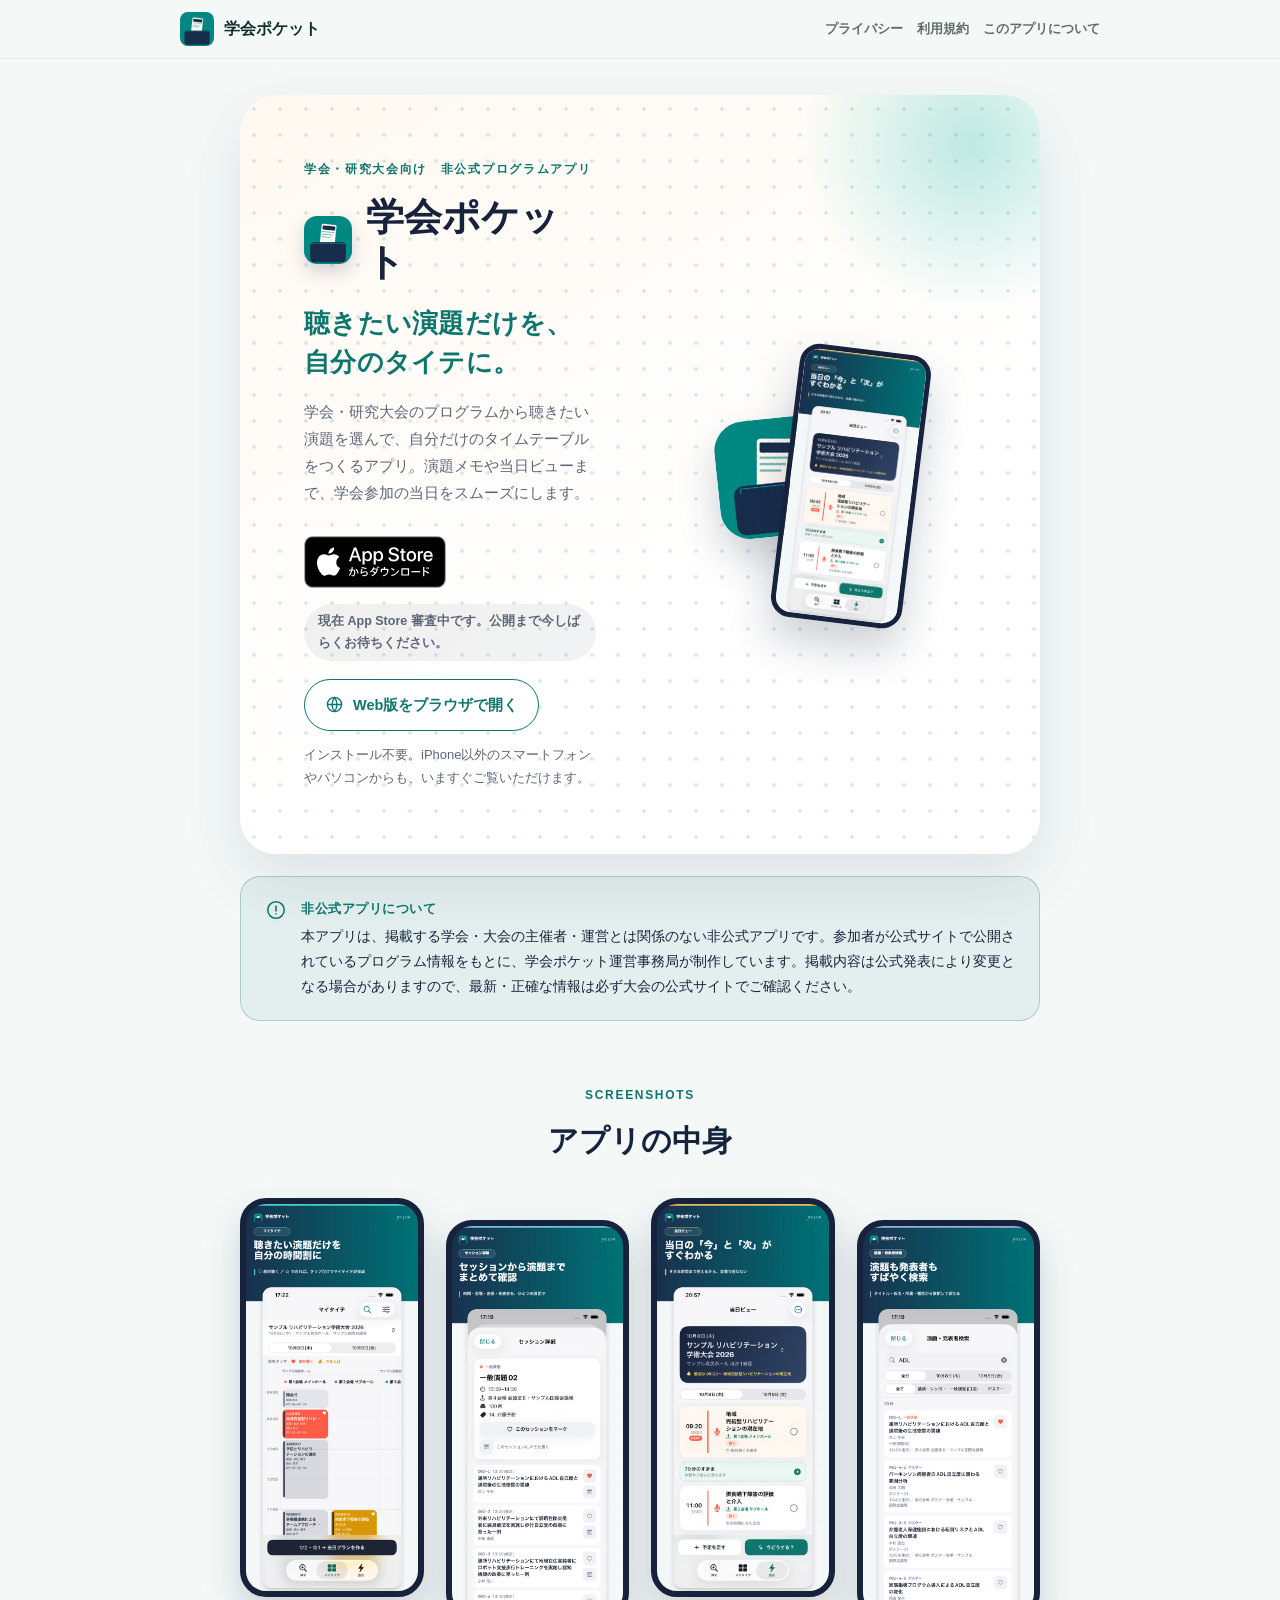
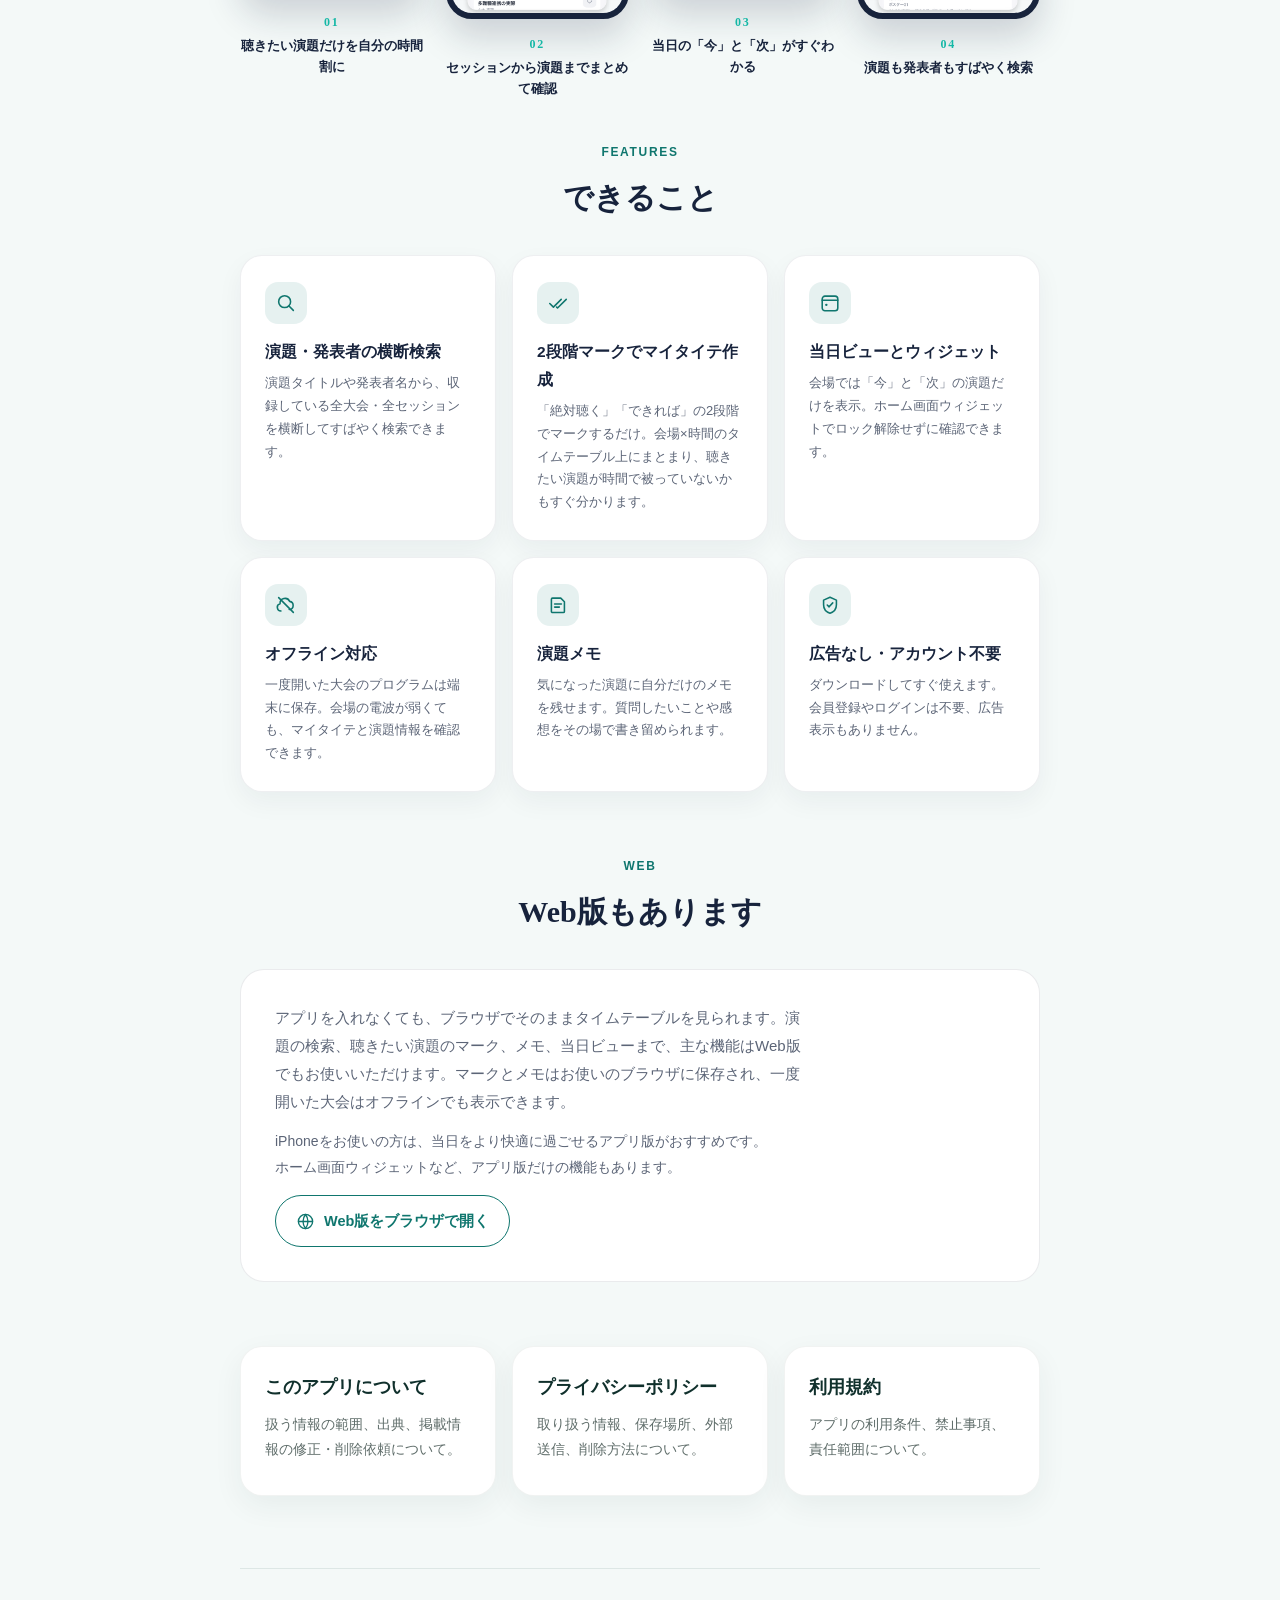
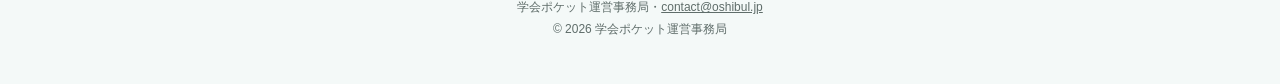
==== gakkaipocket/index.html @ 48f5bc5b "LPにWeb版への導線を追加 - ヒーローにApp Storeバッジと並べて「Web版をブラウザで開く」を追加   (iOS審査中の現在、実際に触れる唯一の入口のため) - 「Web版もあります」セク" ====
<!doctype html>
<html lang="ja">
<head>
  <meta charset="utf-8">
  <meta name="viewport" content="width=device-width, initial-scale=1">
  <title>学会ポケット｜演題検索・マイタイテアプリ</title>
  <meta name="description" content="学会・研究大会のプログラムから聴きたい演題を選び、自分だけのタイムテーブルを作る非公式アプリ「学会ポケット」。演題検索、当日ビュー、オフライン対応まで対応します。">
  <link rel="canonical" href="https://oshibul.jp/gakkaipocket/">
  <link rel="icon" href="assets/favicon-32.png" sizes="32x32">
  <link rel="icon" href="assets/favicon-64.png" sizes="64x64">
  <link rel="stylesheet" href="assets/styles.css?v=3">
  <link rel="stylesheet" href="assets/landing.css?v=4">
</head>
<body>
  <header class="site-header">
    <div class="header-inner">
      <a class="brand" href="./"><img src="assets/icon.png" alt=""><span>学会ポケット</span></a>
      <nav class="nav" aria-label="法務ページ">
        <a href="privacy-policy.html">プライバシー</a>
        <a href="terms-of-service.html">利用規約</a>
        <a href="about.html">このアプリについて</a>
      </nav>
    </div>
  </header>

  <main class="container lp-main">

    <section class="lp-hero">
      <div class="lp-hero-copy">
        <p class="lp-eyebrow">学会・研究大会向け　非公式プログラムアプリ</p>
        <div class="lp-name">
          <img class="lp-name-icon" src="assets/icon.png" alt="">
          <h1>学会ポケット</h1>
        </div>
        <p class="lp-hero-tagline lp-serif"><span>聴きたい演題だけを、</span><span>自分のタイテに。</span></p>
        <p class="lp-hero-lead">学会・研究大会のプログラムから聴きたい演題を選んで、自分だけのタイムテーブルをつくるアプリ。演題メモや当日ビューまで、学会参加の当日をスムーズにします。</p>
        <div class="lp-store">
          <a class="lp-badge-link" href="https://apps.apple.com/jp/app/id6794542143" target="_blank" rel="noopener">
            <img src="assets/app-store-badge-ja.svg" alt="App Storeでダウンロード" width="163" height="60">
          </a>
          <p class="lp-store-note">現在 App Store 審査中です。公開まで今しばらくお待ちください。</p>
        </div>
        <div class="lp-web-cta">
          <a class="lp-web-btn" href="web/">
            <svg viewBox="0 0 24 24" fill="none" stroke="currentColor" stroke-width="1.7" stroke-linecap="round" stroke-linejoin="round" aria-hidden="true"><circle cx="12" cy="12" r="9"></circle><line x1="3.2" y1="12" x2="20.8" y2="12"></line><path d="M12 3.2a14 14 0 0 1 0 17.6a14 14 0 0 1 0-17.6z"></path></svg>
            <span>Web版をブラウザで開く</span>
          </a>
          <p class="lp-web-note">インストール不要。iPhone以外のスマートフォンやパソコンからも、いますぐご覧いただけます。</p>
        </div>
      </div>
      <div class="lp-hero-art" aria-hidden="true">
        <img class="lp-hero-art-icon" src="assets/icon.png" alt="">
        <img class="lp-hero-art-shot" src="assets/shots/03-today.png" alt="">
      </div>
    </section>

    <div class="lp-notice">
      <svg class="lp-notice-icon" viewBox="0 0 24 24" fill="none" stroke="currentColor" stroke-width="1.7" stroke-linecap="round" stroke-linejoin="round" aria-hidden="true">
        <circle cx="12" cy="12" r="9"></circle>
        <line x1="12" y1="8" x2="12" y2="13"></line>
        <line x1="12" y1="16.2" x2="12" y2="16.3"></line>
      </svg>
      <p>
        <strong>非公式アプリについて</strong>
        本アプリは、掲載する学会・大会の主催者・運営とは関係のない非公式アプリです。参加者が公式サイトで公開されているプログラム情報をもとに、学会ポケット運営事務局が制作しています。掲載内容は公式発表により変更となる場合がありますので、最新・正確な情報は必ず大会の公式サイトでご確認ください。
      </p>
    </div>

    <section class="lp-section" aria-labelledby="lp-showcase-title">
      <header class="lp-section-head">
        <span class="lp-section-eyebrow">SCREENSHOTS</span>
        <h2 id="lp-showcase-title" class="lp-section-title">アプリの中身</h2>
      </header>
      <div class="lp-showcase-grid">
        <figure class="lp-shot">
          <div class="lp-phone"><img src="assets/shots/01-mytaite.png" alt="マイタイテ画面。マークした演題だけが自分の時間割としてまとまって表示されている" loading="eager"></div>
          <figcaption><span class="lp-shot-num">01</span>聴きたい演題だけを自分の時間割に</figcaption>
        </figure>
        <figure class="lp-shot">
          <div class="lp-phone"><img src="assets/shots/02-session-detail.png" alt="セッション詳細画面。セッション内の演題一覧と発表者名、時間帯が確認できる" loading="lazy"></div>
          <figcaption><span class="lp-shot-num">02</span>セッションから演題までまとめて確認</figcaption>
        </figure>
        <figure class="lp-shot">
          <div class="lp-phone"><img src="assets/shots/03-today.png" alt="当日ビュー画面。今の演題と次の演題がひと目でわかる" loading="lazy"></div>
          <figcaption><span class="lp-shot-num">03</span>当日の「今」と「次」がすぐわかる</figcaption>
        </figure>
        <figure class="lp-shot">
          <div class="lp-phone"><img src="assets/shots/04-search.png" alt="検索画面。演題タイトルや発表者名からすばやく検索できる" loading="lazy"></div>
          <figcaption><span class="lp-shot-num">04</span>演題も発表者もすばやく検索</figcaption>
        </figure>
      </div>
    </section>

    <section class="lp-section" aria-labelledby="lp-features-title">
      <header class="lp-section-head">
        <span class="lp-section-eyebrow">FEATURES</span>
        <h2 id="lp-features-title" class="lp-section-title">できること</h2>
      </header>
      <ul class="lp-feature-grid">
        <li class="lp-feature">
          <span class="lp-feature-icon">
            <svg viewBox="0 0 24 24" fill="none" stroke="currentColor" stroke-width="1.7" stroke-linecap="round" stroke-linejoin="round" aria-hidden="true"><circle cx="10.5" cy="10.5" r="6.5"></circle><line x1="20" y1="20" x2="15.3" y2="15.3"></line></svg>
          </span>
          <h3>演題・発表者の横断検索</h3>
          <p>演題タイトルや発表者名から、収録している全大会・全セッションを横断してすばやく検索できます。</p>
        </li>
        <li class="lp-feature">
          <span class="lp-feature-icon">
            <svg viewBox="0 0 24 24" fill="none" stroke="currentColor" stroke-width="1.7" stroke-linecap="round" stroke-linejoin="round" aria-hidden="true"><path d="M3 12.5l4 4L15.5 8"></path><path d="M10.5 16.5l1 1L21 8"></path></svg>
          </span>
          <h3>2段階マークでマイタイテ作成</h3>
          <p>「絶対聴く」「できれば」の2段階でマークするだけ。会場×時間のタイムテーブル上にまとまり、聴きたい演題が時間で被っていないかもすぐ分かります。</p>
        </li>
        <li class="lp-feature">
          <span class="lp-feature-icon">
            <svg viewBox="0 0 24 24" fill="none" stroke="currentColor" stroke-width="1.7" stroke-linecap="round" stroke-linejoin="round" aria-hidden="true"><rect x="3.5" y="4.5" width="17" height="16" rx="3"></rect><line x1="3.5" y1="9" x2="20.5" y2="9"></line><circle cx="8" cy="14" r="1.3" fill="currentColor" stroke="none"></circle></svg>
          </span>
          <h3>当日ビューとウィジェット</h3>
          <p>会場では「今」と「次」の演題だけを表示。ホーム画面ウィジェットでロック解除せずに確認できます。</p>
        </li>
        <li class="lp-feature">
          <span class="lp-feature-icon">
            <svg viewBox="0 0 24 24" fill="none" stroke="currentColor" stroke-width="1.7" stroke-linecap="round" stroke-linejoin="round" aria-hidden="true"><path d="M6.5 18.5a4 4 0 0 1-1-7.87A5.5 5.5 0 0 1 16 8.06 4.5 4.5 0 0 1 15.5 17"></path><line x1="4" y1="4" x2="20" y2="20"></line></svg>
          </span>
          <h3>オフライン対応</h3>
          <p>一度開いた大会のプログラムは端末に保存。会場の電波が弱くても、マイタイテと演題情報を確認できます。</p>
        </li>
        <li class="lp-feature">
          <span class="lp-feature-icon">
            <svg viewBox="0 0 24 24" fill="none" stroke="currentColor" stroke-width="1.7" stroke-linecap="round" stroke-linejoin="round" aria-hidden="true"><path d="M6 4.5h9l4 4V19a1.2 1.2 0 0 1-1.2 1.2H6A1.2 1.2 0 0 1 4.8 19V5.7A1.2 1.2 0 0 1 6 4.5z"></path><line x1="8.3" y1="11" x2="15.7" y2="11"></line><line x1="8.3" y1="14.3" x2="13.5" y2="14.3"></line></svg>
          </span>
          <h3>演題メモ</h3>
          <p>気になった演題に自分だけのメモを残せます。質問したいことや感想をその場で書き留められます。</p>
        </li>
        <li class="lp-feature">
          <span class="lp-feature-icon">
            <svg viewBox="0 0 24 24" fill="none" stroke="currentColor" stroke-width="1.7" stroke-linecap="round" stroke-linejoin="round" aria-hidden="true"><path d="M12 3.5l7 3.2v5.1c0 4.6-3 7.9-7 9.2-4-1.3-7-4.6-7-9.2V6.7z"></path><path d="M9 12l2 2 4-4.3"></path></svg>
          </span>
          <h3>広告なし・アカウント不要</h3>
          <p>ダウンロードしてすぐ使えます。会員登録やログインは不要、広告表示もありません。</p>
        </li>
      </ul>
    </section>

    <section class="lp-section" aria-labelledby="lp-web-title">
      <header class="lp-section-head">
        <span class="lp-section-eyebrow">WEB</span>
        <h2 id="lp-web-title" class="lp-section-title">Web版もあります</h2>
      </header>
      <div class="lp-web-panel">
        <div class="lp-web-panel-copy">
          <p>アプリを入れなくても、ブラウザでそのままタイムテーブルを見られます。演題の検索、聴きたい演題のマーク、メモ、当日ビューまで、主な機能はWeb版でもお使いいただけます。マークとメモはお使いのブラウザに保存され、一度開いた大会はオフラインでも表示できます。</p>
          <p class="lp-web-panel-note">iPhoneをお使いの方は、当日をより快適に過ごせるアプリ版がおすすめです。ホーム画面ウィジェットなど、アプリ版だけの機能もあります。</p>
          <a class="lp-web-btn" href="web/">
            <svg viewBox="0 0 24 24" fill="none" stroke="currentColor" stroke-width="1.7" stroke-linecap="round" stroke-linejoin="round" aria-hidden="true"><circle cx="12" cy="12" r="9"></circle><line x1="3.2" y1="12" x2="20.8" y2="12"></line><path d="M12 3.2a14 14 0 0 1 0 17.6a14 14 0 0 1 0-17.6z"></path></svg>
            <span>Web版をブラウザで開く</span>
          </a>
        </div>
      </div>
    </section>

    <section class="lp-legal cards" aria-label="法務・アプリ情報一覧">
      <a class="card" href="about.html"><h2>このアプリについて</h2><p>扱う情報の範囲、出典、掲載情報の修正・削除依頼について。</p></a>
      <a class="card" href="privacy-policy.html"><h2>プライバシーポリシー</h2><p>取り扱う情報、保存場所、外部送信、削除方法について。</p></a>
      <a class="card" href="terms-of-service.html"><h2>利用規約</h2><p>アプリの利用条件、禁止事項、責任範囲について。</p></a>
    </section>
  </main>

  <footer class="site-footer">学会ポケット運営事務局・<a href="mailto:contact@oshibul.jp">contact@oshibul.jp</a><br>© 2026 学会ポケット運営事務局</footer>
</body>
</html>
---- gakkaipocket/assets/styles.css ----
:root {
  color-scheme: light;
  --accent: #0f766e;
  --accent-dark: #0b5a54;
  --navy: #10302c;
  --ink: #1c2624;
  --muted: #5f6d6a;
  --line: #dde7e5;
  --surface: #ffffff;
  --background: #f4f9f8;
  --cream: #eefbf8;
}

* { box-sizing: border-box; }

html { scroll-behavior: smooth; }

body {
  margin: 0;
  background: var(--background);
  color: var(--ink);
  font-family: -apple-system, BlinkMacSystemFont, "Hiragino Sans", "Yu Gothic", "Meiryo", sans-serif;
  line-height: 1.8;
  -webkit-font-smoothing: antialiased;
}

a { color: var(--accent-dark); }

a:focus-visible,
button:focus-visible {
  outline: 3px solid rgba(15, 118, 110, 0.4);
  outline-offset: 3px;
}

.site-header {
  position: sticky;
  top: 0;
  z-index: 10;
  border-bottom: 1px solid rgba(16, 48, 44, 0.08);
  background: rgba(244, 249, 248, 0.92);
  backdrop-filter: blur(18px);
}

.header-inner {
  display: flex;
  align-items: center;
  justify-content: space-between;
  gap: 20px;
  width: min(920px, calc(100% - 32px));
  margin: 0 auto;
  padding: 12px 0;
}

.brand {
  display: inline-flex;
  align-items: center;
  gap: 10px;
  color: var(--navy);
  font-weight: 800;
  text-decoration: none;
  white-space: nowrap;
  flex: 0 0 auto;
}

.brand img {
  width: 34px;
  height: 34px;
  border-radius: 8px;
  object-fit: contain;
}

.nav {
  display: flex;
  flex-wrap: wrap;
  justify-content: flex-end;
  gap: 14px;
}

.nav a {
  color: var(--muted);
  font-size: 13px;
  font-weight: 700;
  text-decoration: none;
}

.nav a:hover,
.nav a[aria-current="page"] { color: var(--accent-dark); }

.container {
  width: min(800px, calc(100% - 32px));
  margin: 36px auto 72px;
}

.hero {
  display: grid;
  grid-template-columns: minmax(0, 1fr) 120px;
  align-items: center;
  gap: 28px;
  padding: 42px;
  border-radius: 30px;
  background: linear-gradient(140deg, var(--cream), #ffffff 70%);
  box-shadow: 0 18px 50px rgba(16, 48, 44, 0.08);
}

.hero h1 {
  margin: 0 0 12px;
  color: var(--navy);
  font-size: clamp(30px, 7vw, 46px);
  line-height: 1.25;
}

.hero p { margin: 0; color: var(--muted); }

.hero img {
  width: 100%;
  max-height: 120px;
  border-radius: 26px;
  object-fit: contain;
}

.notice {
  margin-top: 22px;
  padding: 18px 22px;
  border: 1px solid rgba(15, 118, 110, 0.25);
  border-radius: 18px;
  background: rgba(15, 118, 110, 0.07);
  color: var(--navy);
  font-size: 14px;
}

.notice strong { color: var(--accent-dark); }

.cards {
  display: grid;
  grid-template-columns: repeat(3, minmax(0, 1fr));
  gap: 16px;
  margin-top: 24px;
}

.card {
  display: block;
  min-height: 150px;
  padding: 24px;
  border: 1px solid rgba(16, 48, 44, 0.06);
  border-radius: 22px;
  background: var(--surface);
  box-shadow: 0 10px 30px rgba(16, 48, 44, 0.06);
  color: var(--ink);
  text-decoration: none;
}

.card:hover { transform: translateY(-2px); }
.card h2 { margin: 0 0 8px; font-size: 18px; }
.card p { margin: 0; color: var(--muted); font-size: 14px; }

.section-block {
  margin-top: 24px;
  padding: 28px;
  border: 1px solid rgba(16, 48, 44, 0.06);
  border-radius: 22px;
  background: var(--surface);
  box-shadow: 0 10px 30px rgba(16, 48, 44, 0.05);
}

.section-block h2 { margin-top: 0; }

.badge-row {
  display: flex;
  flex-wrap: wrap;
  gap: 10px;
  margin-top: 18px;
}

.badge {
  display: inline-flex;
  align-items: center;
  padding: 6px 14px;
  border-radius: 999px;
  background: rgba(15, 118, 110, 0.1);
  color: var(--accent-dark);
  font-size: 12px;
  font-weight: 800;
  letter-spacing: 0.02em;
}

.document {
  padding: clamp(24px, 6vw, 52px);
  border: 1px solid rgba(16, 48, 44, 0.06);
  border-radius: 26px;
  background: var(--surface);
  box-shadow: 0 16px 48px rgba(16, 48, 44, 0.07);
}

.document-header {
  padding-bottom: 24px;
  border-bottom: 1px solid var(--line);
}

.eyebrow {
  margin: 0 0 6px;
  color: var(--accent-dark);
  font-size: 13px;
  font-weight: 800;
  letter-spacing: 0.08em;
}

h1, h2, h3 { color: var(--navy); }
.document h1 { margin: 0 0 6px; font-size: clamp(28px, 6vw, 40px); line-height: 1.35; }
.updated { margin: 0; color: var(--muted); font-size: 13px; }
.lead { margin: 24px 0 0; }
.document section { padding-top: 26px; }
.document h2 { margin: 0 0 12px; font-size: 20px; line-height: 1.5; }
.document p { margin: 0 0 12px; }
.document ul { margin: 10px 0 0; padding-left: 1.35em; }
.document li { margin: 8px 0; }
.document li::marker { color: var(--accent); }

.contact-box {
  margin-top: 22px;
  padding: 22px;
  border-radius: 18px;
  background: var(--cream);
}

.actions {
  display: flex;
  flex-wrap: wrap;
  gap: 12px;
  margin-top: 22px;
}

.button {
  display: inline-flex;
  align-items: center;
  justify-content: center;
  min-height: 48px;
  padding: 11px 20px;
  border-radius: 999px;
  background: var(--accent);
  color: #ffffff;
  font-weight: 800;
  text-decoration: none;
}

.button.secondary { background: var(--navy); }
.button.disabled {
  background: rgba(16, 48, 44, 0.15);
  color: var(--muted);
  cursor: default;
  pointer-events: none;
}

.site-footer {
  width: min(800px, calc(100% - 32px));
  margin: 0 auto;
  padding: 28px 0 44px;
  border-top: 1px solid var(--line);
  color: var(--muted);
  font-size: 12px;
  text-align: center;
}

.site-footer a { color: var(--muted); }

@media (max-width: 700px) {
  .header-inner { align-items: center; gap: 12px; }
  .brand { font-size: 15px; }
  .brand img { width: 30px; height: 30px; }
  .nav a { font-size: 12px; }
  .nav { gap: 8px 12px; }
  .hero { grid-template-columns: 1fr; padding: 30px 24px; text-align: center; }
  .hero img { grid-row: 1; max-height: 96px; margin: 0 auto; }
  .cards { grid-template-columns: 1fr; }
}

@media (prefers-reduced-motion: no-preference) {
  .card { transition: transform 160ms ease, box-shadow 160ms ease; }
}
---- gakkaipocket/assets/landing.css ----
/* ===================================================================
   landing.css — 学会ポケット トップページ専用スタイル
   このファイルは index.html からのみ読み込まれます。
   法務3ページ (about / privacy-policy / terms-of-service) は
   styles.css のみを参照しており、本ファイルの影響を受けません。
   =================================================================== */

:root {
  --lp-teal: #0f766e;
  --lp-teal-light: #14b8a6;
  --lp-navy: #17233c;
  --lp-cream: #fff8f0;
  --lp-muted: #5c6577;
  --lp-line: rgba(23, 35, 60, 0.09);
  --lp-serif: "Hiragino Mincho ProN", "Yu Mincho", YuMincho, "Times New Roman", serif;
}

/* --- 見出し用の明朝体アクセント（外部フォント不使用・システムフォントのみ） --- */
.lp-serif {
  font-family: var(--lp-serif);
  font-weight: 600;
  letter-spacing: 0.01em;
}

.lp-main { display: block; }

/* ------------------------------------------------------------------ */
/* Hero                                                                 */
/* ------------------------------------------------------------------ */

.lp-hero {
  position: relative;
  overflow: hidden;
  display: grid;
  grid-template-columns: minmax(0, 1fr) minmax(0, 340px);
  align-items: center;
  gap: 40px;
  padding: clamp(36px, 6vw, 64px) clamp(28px, 6vw, 64px);
  border-radius: 36px;
  background:
    radial-gradient(circle at 14px 14px, rgba(15, 118, 110, 0.14) 1.6px, transparent 1.7px) 0 0 / 26px 26px,
    linear-gradient(150deg, var(--lp-cream), #ffffff 62%);
  box-shadow: 0 24px 60px rgba(23, 35, 60, 0.1);
  isolation: isolate;
}

.lp-hero::before {
  content: "";
  position: absolute;
  top: -120px;
  right: -100px;
  width: 340px;
  height: 340px;
  border-radius: 50%;
  background: radial-gradient(circle, rgba(20, 184, 166, 0.28), rgba(20, 184, 166, 0) 70%);
  z-index: -1;
}

.lp-eyebrow {
  margin: 0 0 14px;
  color: var(--lp-teal);
  font-size: 12px;
  font-weight: 800;
  letter-spacing: 0.14em;
}

.lp-name {
  display: flex;
  align-items: center;
  gap: 14px;
  margin: 0 0 18px;
}

.lp-name-icon {
  width: 48px;
  height: 48px;
  border-radius: 13px;
  box-shadow: 0 8px 18px rgba(23, 35, 60, 0.18);
  flex: none;
}

.lp-hero h1 {
  margin: 0;
  color: var(--lp-navy);
  font-size: clamp(28px, 5.4vw, 38px);
  line-height: 1.2;
}

.lp-hero-tagline {
  margin: 0 0 16px;
  color: var(--lp-teal);
  font-family: var(--lp-serif);
  font-weight: 600;
  font-size: clamp(20px, 3.4vw, 26px);
  line-height: 1.5;
}

.lp-hero-lead {
  margin: 0 0 30px;
  max-width: 46ch;
  color: var(--lp-muted);
  font-size: 15px;
}

.lp-store {
  display: flex;
  flex-wrap: wrap;
  align-items: center;
  gap: 16px;
}

.lp-badge-link {
  display: inline-flex;
  padding: 12px;
  margin: -12px;
  border-radius: 16px;
  line-height: 0;
  transition: transform 160ms ease, background 160ms ease;
}

.lp-badge-link:hover { transform: translateY(-2px); }

.lp-badge-link:focus-visible {
  outline: 3px solid rgba(15, 118, 110, 0.4);
  outline-offset: 3px;
}

.lp-badge-link img {
  display: block;
  height: 52px;
  width: auto;
}

.lp-store-note {
  margin: 0;
  padding: 6px 14px;
  border-radius: 999px;
  background: rgba(23, 35, 60, 0.06);
  color: var(--lp-muted);
  font-size: 12.5px;
  font-weight: 700;
}

/* --- Web版への導線(ヒーロー内 / 専用セクション共用) --- */

.lp-web-cta {
  display: flex;
  flex-wrap: wrap;
  align-items: center;
  gap: 12px 16px;
  margin-top: 18px;
}

.lp-web-btn {
  display: inline-flex;
  align-items: center;
  gap: 9px;
  padding: 12px 20px;
  border-radius: 999px;
  border: 1.5px solid var(--lp-teal);
  background: #ffffff;
  color: var(--lp-teal);
  font-size: 14.5px;
  font-weight: 800;
  text-decoration: none;
  transition: transform 160ms ease, background 160ms ease, color 160ms ease;
}

.lp-web-btn svg {
  width: 19px;
  height: 19px;
  flex: none;
}

.lp-web-btn:hover {
  transform: translateY(-2px);
  background: var(--lp-teal);
  color: #ffffff;
}

.lp-web-btn:focus-visible {
  outline: 3px solid rgba(15, 118, 110, 0.4);
  outline-offset: 3px;
}

.lp-web-note {
  margin: 0;
  max-width: 40ch;
  color: var(--lp-muted);
  font-size: 13px;
}

.lp-web-panel {
  padding: clamp(24px, 4vw, 34px);
  border: 1px solid var(--lp-line);
  border-radius: 24px;
  background: #ffffff;
}

.lp-web-panel-copy p {
  margin: 0 0 14px;
  max-width: 64ch;
  color: var(--lp-muted);
  font-size: 15px;
  line-height: 1.85;
}

.lp-web-panel-note {
  font-size: 14px !important;
}

.lp-hero-art {
  position: relative;
  display: grid;
  place-items: center;
  min-height: 220px;
}

.lp-hero-art-shot {
  position: absolute;
  width: 132px;
  border-radius: 20px;
  box-shadow: 0 22px 44px rgba(23, 35, 60, 0.22);
  transform: rotate(7deg) translate(46px, 6px);
  border: 5px solid var(--lp-navy);
}

.lp-hero-art-icon {
  position: relative;
  width: 118px;
  height: 118px;
  border-radius: 30px;
  box-shadow: 0 20px 40px rgba(23, 35, 60, 0.22);
  transform: rotate(-6deg) translate(-30px, 0);
}

/* ------------------------------------------------------------------ */
/* Notice（非公式アプリの明示）                                          */
/* ------------------------------------------------------------------ */

.lp-notice {
  display: flex;
  gap: 14px;
  align-items: flex-start;
  margin-top: 22px;
  padding: 20px 24px;
  border: 1px solid rgba(15, 118, 110, 0.28);
  border-radius: 20px;
  background: rgba(15, 118, 110, 0.07);
}

.lp-notice-icon {
  flex: none;
  width: 22px;
  height: 22px;
  margin-top: 2px;
  color: var(--lp-teal);
}

.lp-notice p {
  margin: 0;
  color: var(--lp-navy);
  font-size: 13.5px;
  line-height: 1.85;
}

.lp-notice strong {
  display: block;
  margin-bottom: 4px;
  color: var(--lp-teal);
  font-size: 13px;
  letter-spacing: 0.04em;
}

/* ------------------------------------------------------------------ */
/* Section 共通                                                         */
/* ------------------------------------------------------------------ */

.lp-section {
  margin-top: 64px;
}

.lp-section-head {
  margin: 0 0 30px;
  text-align: center;
}

.lp-section-eyebrow {
  display: block;
  margin: 0 0 8px;
  color: var(--lp-teal);
  font-size: 12px;
  font-weight: 800;
  letter-spacing: 0.14em;
}

.lp-section-title {
  margin: 0;
  color: var(--lp-navy);
  font-family: var(--lp-serif);
  font-weight: 600;
  font-size: clamp(22px, 4vw, 30px);
}

/* ------------------------------------------------------------------ */
/* Showcase（スクリーンショット）                                        */
/* ------------------------------------------------------------------ */

.lp-showcase-grid {
  display: grid;
  grid-template-columns: repeat(4, minmax(0, 1fr));
  gap: 22px;
}

.lp-shot {
  margin: 0;
  display: flex;
  flex-direction: column;
  align-items: center;
  text-align: center;
}

.lp-shot:nth-child(2) { transform: translateY(22px); }
.lp-shot:nth-child(4) { transform: translateY(22px); }

.lp-phone {
  width: 100%;
  aspect-ratio: 600 / 1304;
  overflow: hidden;
  border-radius: 26px;
  border: 6px solid var(--lp-navy);
  box-shadow: 0 18px 36px rgba(23, 35, 60, 0.18);
  background: var(--lp-navy);
}

.lp-phone img {
  display: block;
  width: 100%;
  height: 100%;
  object-fit: cover;
}

.lp-shot figcaption {
  margin-top: 16px;
  color: var(--lp-navy);
  font-size: 13px;
  font-weight: 700;
  line-height: 1.6;
}

.lp-shot-num {
  display: block;
  margin-bottom: 4px;
  color: var(--lp-teal-light);
  font-family: var(--lp-serif);
  font-size: 12px;
  font-weight: 600;
  letter-spacing: 0.14em;
}

/* ------------------------------------------------------------------ */
/* Features                                                             */
/* ------------------------------------------------------------------ */

.lp-feature-grid {
  display: grid;
  grid-template-columns: repeat(3, minmax(0, 1fr));
  gap: 16px;
  margin: 0;
  padding: 0;
  list-style: none;
}

.lp-feature {
  padding: 26px 24px;
  border: 1px solid rgba(23, 35, 60, 0.07);
  border-radius: 22px;
  background: #ffffff;
  box-shadow: 0 10px 26px rgba(23, 35, 60, 0.05);
}

.lp-feature-icon {
  display: inline-flex;
  align-items: center;
  justify-content: center;
  width: 42px;
  height: 42px;
  margin-bottom: 14px;
  border-radius: 13px;
  background: rgba(15, 118, 110, 0.1);
  color: var(--lp-teal);
}

.lp-feature-icon svg { width: 22px; height: 22px; }

.lp-feature h3 {
  margin: 0 0 6px;
  color: var(--lp-navy);
  font-size: 15.5px;
}

.lp-feature p {
  margin: 0;
  color: var(--lp-muted);
  font-size: 13px;
  line-height: 1.75;
}

/* ------------------------------------------------------------------ */
/* Legal cards ヘッダー（カード自体は共通 .cards / .card を流用）           */
/* ------------------------------------------------------------------ */

.lp-legal { margin-top: 64px; }

/* ------------------------------------------------------------------ */
/* Responsive                                                           */
/* ------------------------------------------------------------------ */

@media (max-width: 860px) {
  .lp-feature-grid { grid-template-columns: repeat(2, minmax(0, 1fr)); }
}

@media (max-width: 700px) {
  .lp-hero {
    grid-template-columns: 1fr;
    padding: 30px 24px;
    border-radius: 28px;
  }

  .lp-hero-art { display: none; }

  .lp-store { justify-content: center; }
  .lp-hero-lead { max-width: none; }

  .lp-showcase-grid { grid-template-columns: repeat(2, minmax(0, 1fr)); gap: 26px 16px; }
  .lp-shot:nth-child(2),
  .lp-shot:nth-child(4) { transform: translateY(22px); }

  .lp-feature-grid { grid-template-columns: 1fr; }

  .lp-section { margin-top: 48px; }
}

@media (max-width: 420px) {
  .lp-showcase-grid { grid-template-columns: 1fr; }
  .lp-shot:nth-child(2),
  .lp-shot:nth-child(4) { transform: none; }
}

@media (prefers-reduced-motion: reduce) {
  .lp-badge-link { transition: none; }
}

/* ヒーロー見出しは語の途中で折り返さないよう、読点で明示的に改行する */
.lp-hero-tagline span {
  display: block;
}
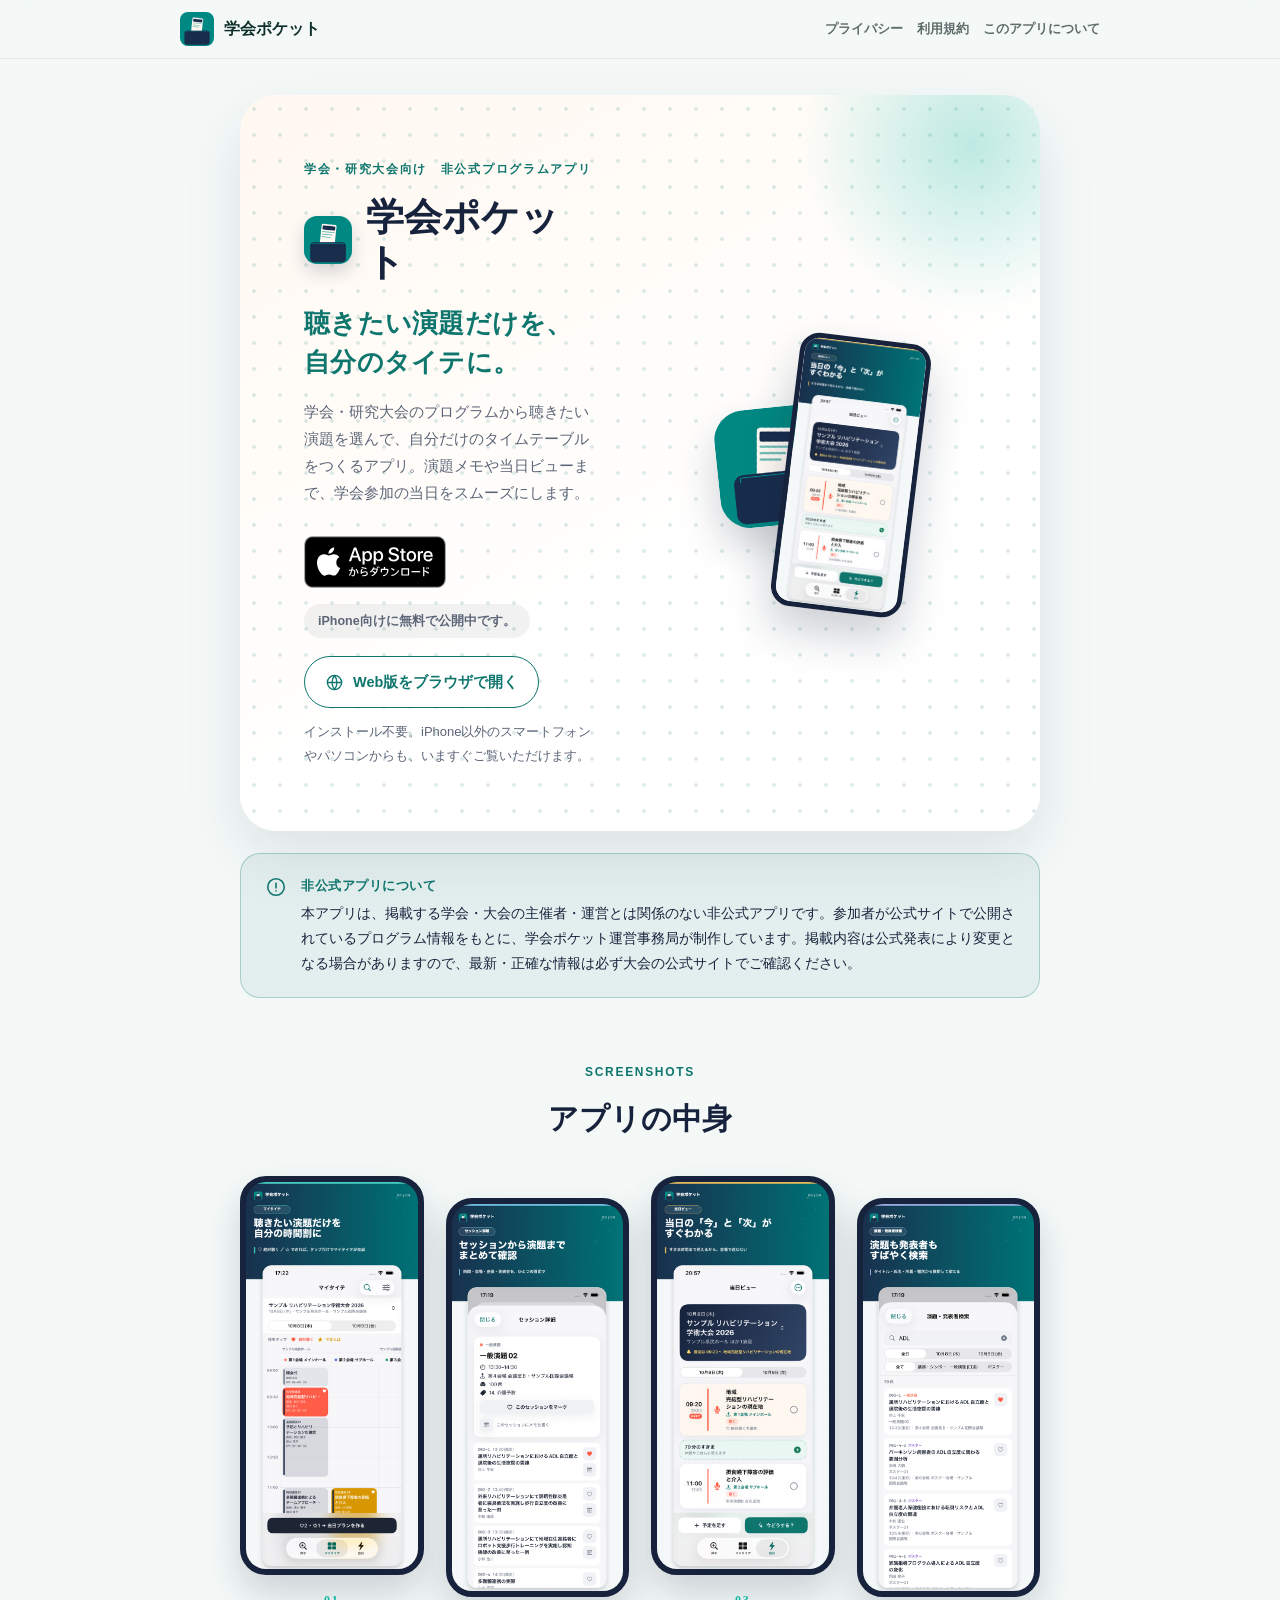
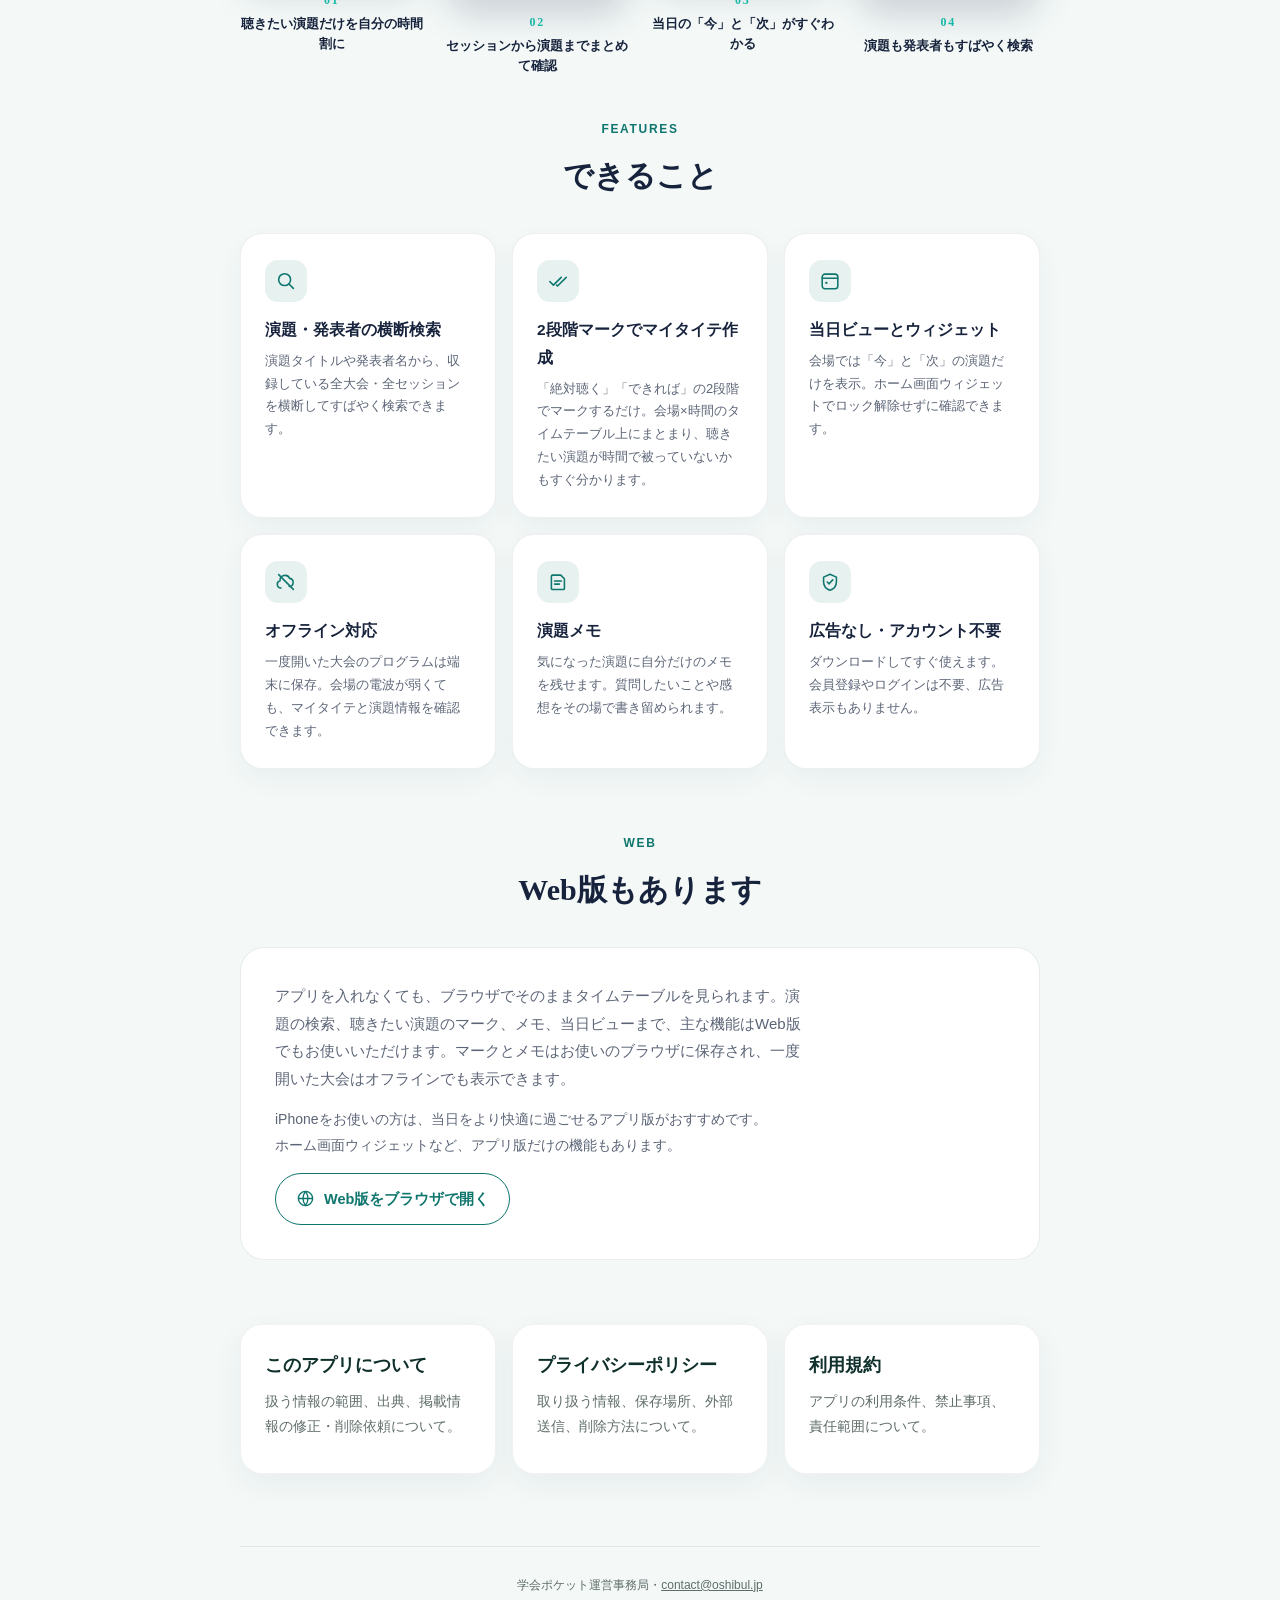
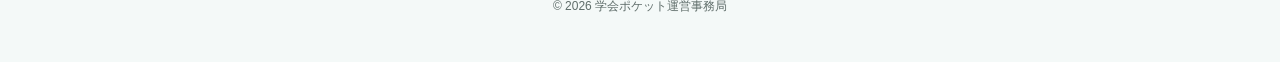
==== commit bef9d4b7: "App Store公開に伴う表記とリンクの更新 1.0が2026-07-31に日本のApp Storeで公開されたため。 - LPの「現在App Store審査中です」を「iPhone向けに無料で公開" ====
--- a/gakkaipocket/index.html
+++ b/gakkaipocket/index.html
@@ -6,10 +6,58 @@
   <title>学会ポケット｜演題検索・マイタイテアプリ</title>
   <meta name="description" content="学会・研究大会のプログラムから聴きたい演題を選び、自分だけのタイムテーブルを作る非公式アプリ「学会ポケット」。演題検索、当日ビュー、オフライン対応まで対応します。">
   <link rel="canonical" href="https://oshibul.jp/gakkaipocket/">
+
+  <!-- SNS共有時のリンクプレビュー(OGP / Twitter Card)。画像はサンプルデータの画面のみを
+       使用しており、実在の大会名・発表者名は含まれない。 -->
+  <meta property="og:type" content="website">
+  <meta property="og:site_name" content="学会ポケット">
+  <meta property="og:locale" content="ja_JP">
+  <meta property="og:url" content="https://oshibul.jp/gakkaipocket/">
+  <meta property="og:title" content="学会ポケット｜演題をえらんで、当日スムーズに。">
+  <meta property="og:description" content="学会・研究大会のプログラムから聴きたい演題を選び、自分だけのタイムテーブルをつくる非公式アプリ。演題検索・当日ビュー・オフライン対応。Web版はインストール不要でご利用いただけます。">
+  <meta property="og:image" content="https://oshibul.jp/gakkaipocket/assets/ogp.png">
+  <meta property="og:image:width" content="1200">
+  <meta property="og:image:height" content="630">
+  <meta property="og:image:alt" content="学会ポケットの紹介画像。マイタイテ画面と当日ビュー画面が並んでいる">
+  <meta name="twitter:card" content="summary_large_image">
+
   <link rel="icon" href="assets/favicon-32.png" sizes="32x32">
   <link rel="icon" href="assets/favicon-64.png" sizes="64x64">
   <link rel="stylesheet" href="assets/styles.css?v=3">
-  <link rel="stylesheet" href="assets/landing.css?v=4">
+  <link rel="stylesheet" href="assets/landing.css?v=5">
+
+  <!--
+    検索エンジンに「学会ポケット」というアプリであることを伝えるための構造化データ。
+    価格・対応OS・提供者を明示する。Web版があるため applicationCategory は
+    モバイルアプリに限定せず、Web版のURLも sameAs で関連付ける。
+  -->
+  <script type="application/ld+json">
+  {
+    "@context": "https://schema.org",
+    "@type": "SoftwareApplication",
+    "name": "学会ポケット",
+    "alternateName": "Gakkai Pocket",
+    "url": "https://oshibul.jp/gakkaipocket/",
+    "sameAs": ["https://oshibul.jp/gakkaipocket/web/"],
+    "description": "学会・研究大会のプログラムから聴きたい演題を選び、自分だけのタイムテーブルをつくる非公式アプリです。演題検索、当日ビュー、演題メモ、オフライン閲覧に対応しています。",
+    "applicationCategory": "UtilitiesApplication",
+    "operatingSystem": "iOS, Web",
+    "inLanguage": "ja",
+    "image": "https://oshibul.jp/gakkaipocket/assets/ogp.png",
+    "screenshot": "https://oshibul.jp/gakkaipocket/assets/shots/01-mytaite.png",
+    "offers": {
+      "@type": "Offer",
+      "price": "0",
+      "priceCurrency": "JPY"
+    },
+    "author": {
+      "@type": "Organization",
+      "name": "学会ポケット運営事務局",
+      "url": "https://oshibul.jp/gakkaipocket/",
+      "email": "contact@oshibul.jp"
+    }
+  }
+  </script>
 </head>
 <body>
   <header class="site-header">
@@ -38,7 +86,7 @@
           <a class="lp-badge-link" href="https://apps.apple.com/jp/app/id6794542143" target="_blank" rel="noopener">
             <img src="assets/app-store-badge-ja.svg" alt="App Storeでダウンロード" width="163" height="60">
           </a>
-          <p class="lp-store-note">現在 App Store 審査中です。公開まで今しばらくお待ちください。</p>
+          <p class="lp-store-note">iPhone向けに無料で公開中です。</p>
         </div>
         <div class="lp-web-cta">
           <a class="lp-web-btn" href="web/">
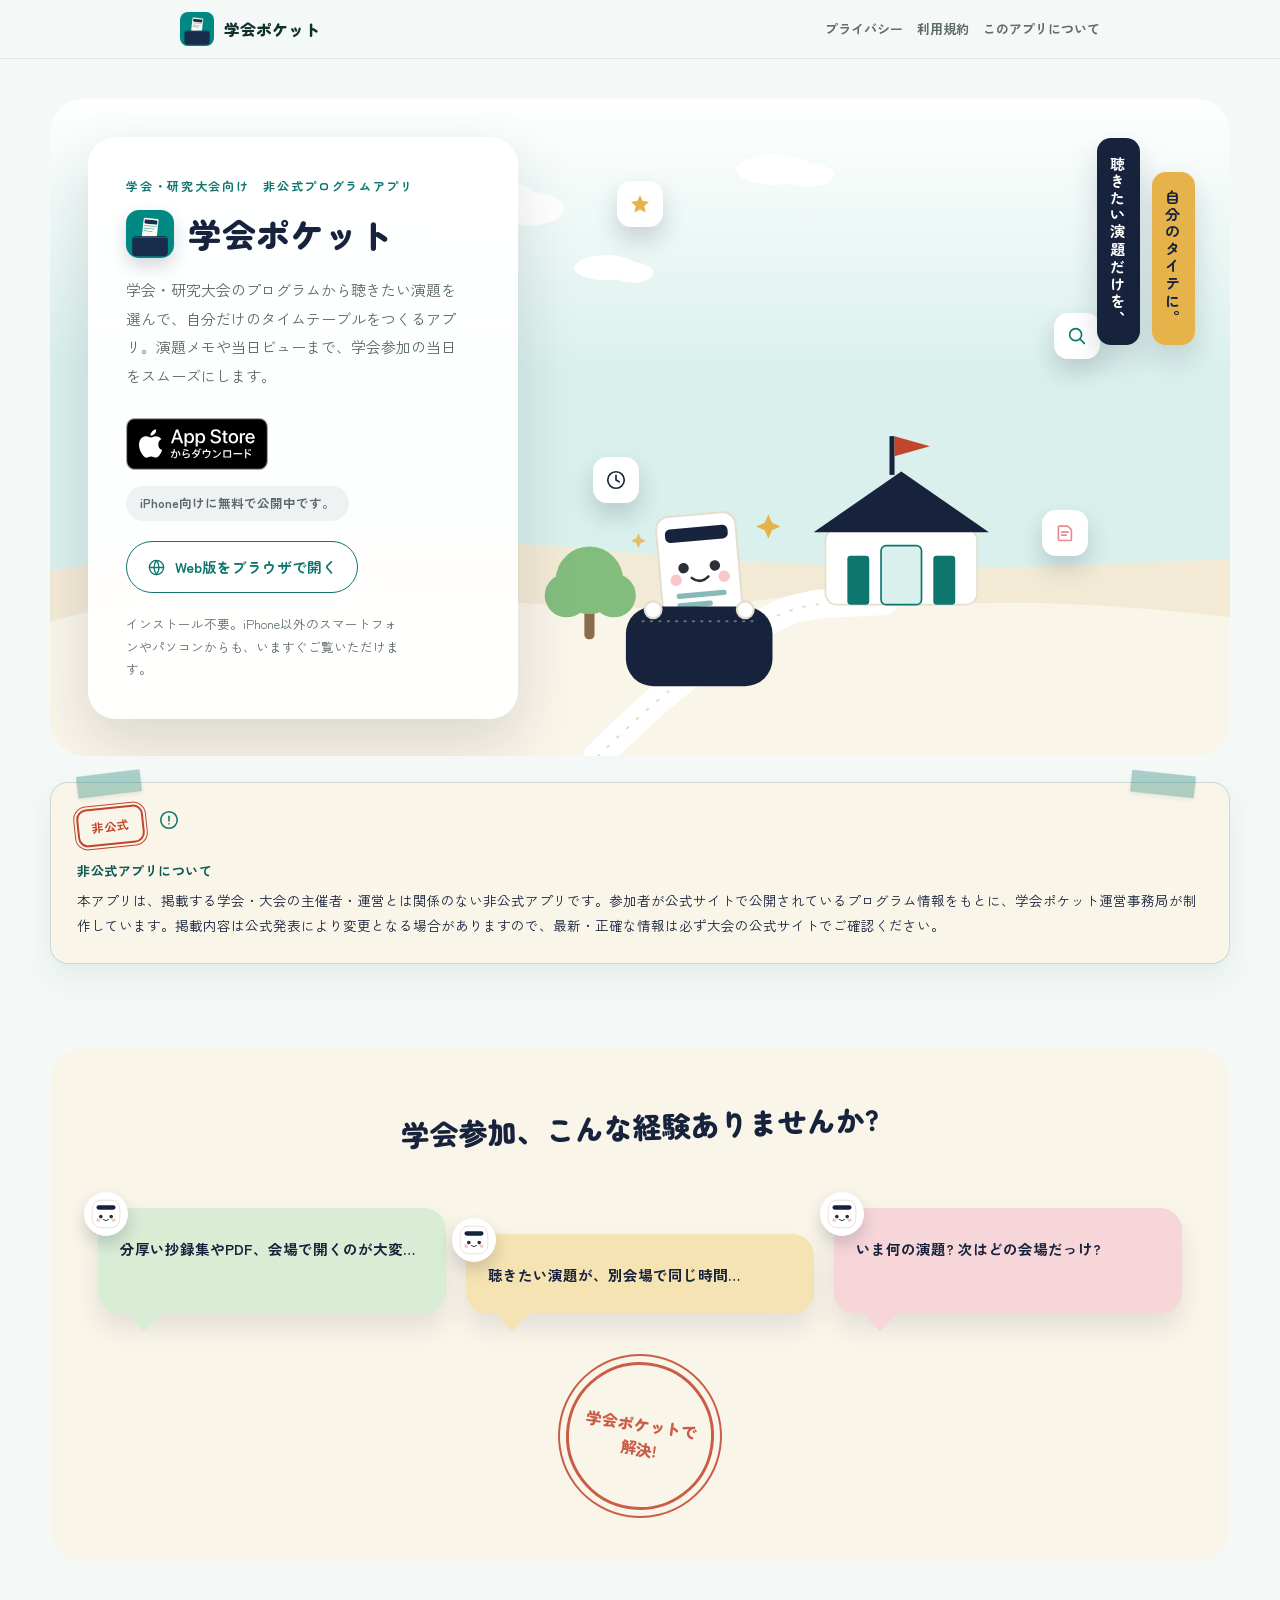
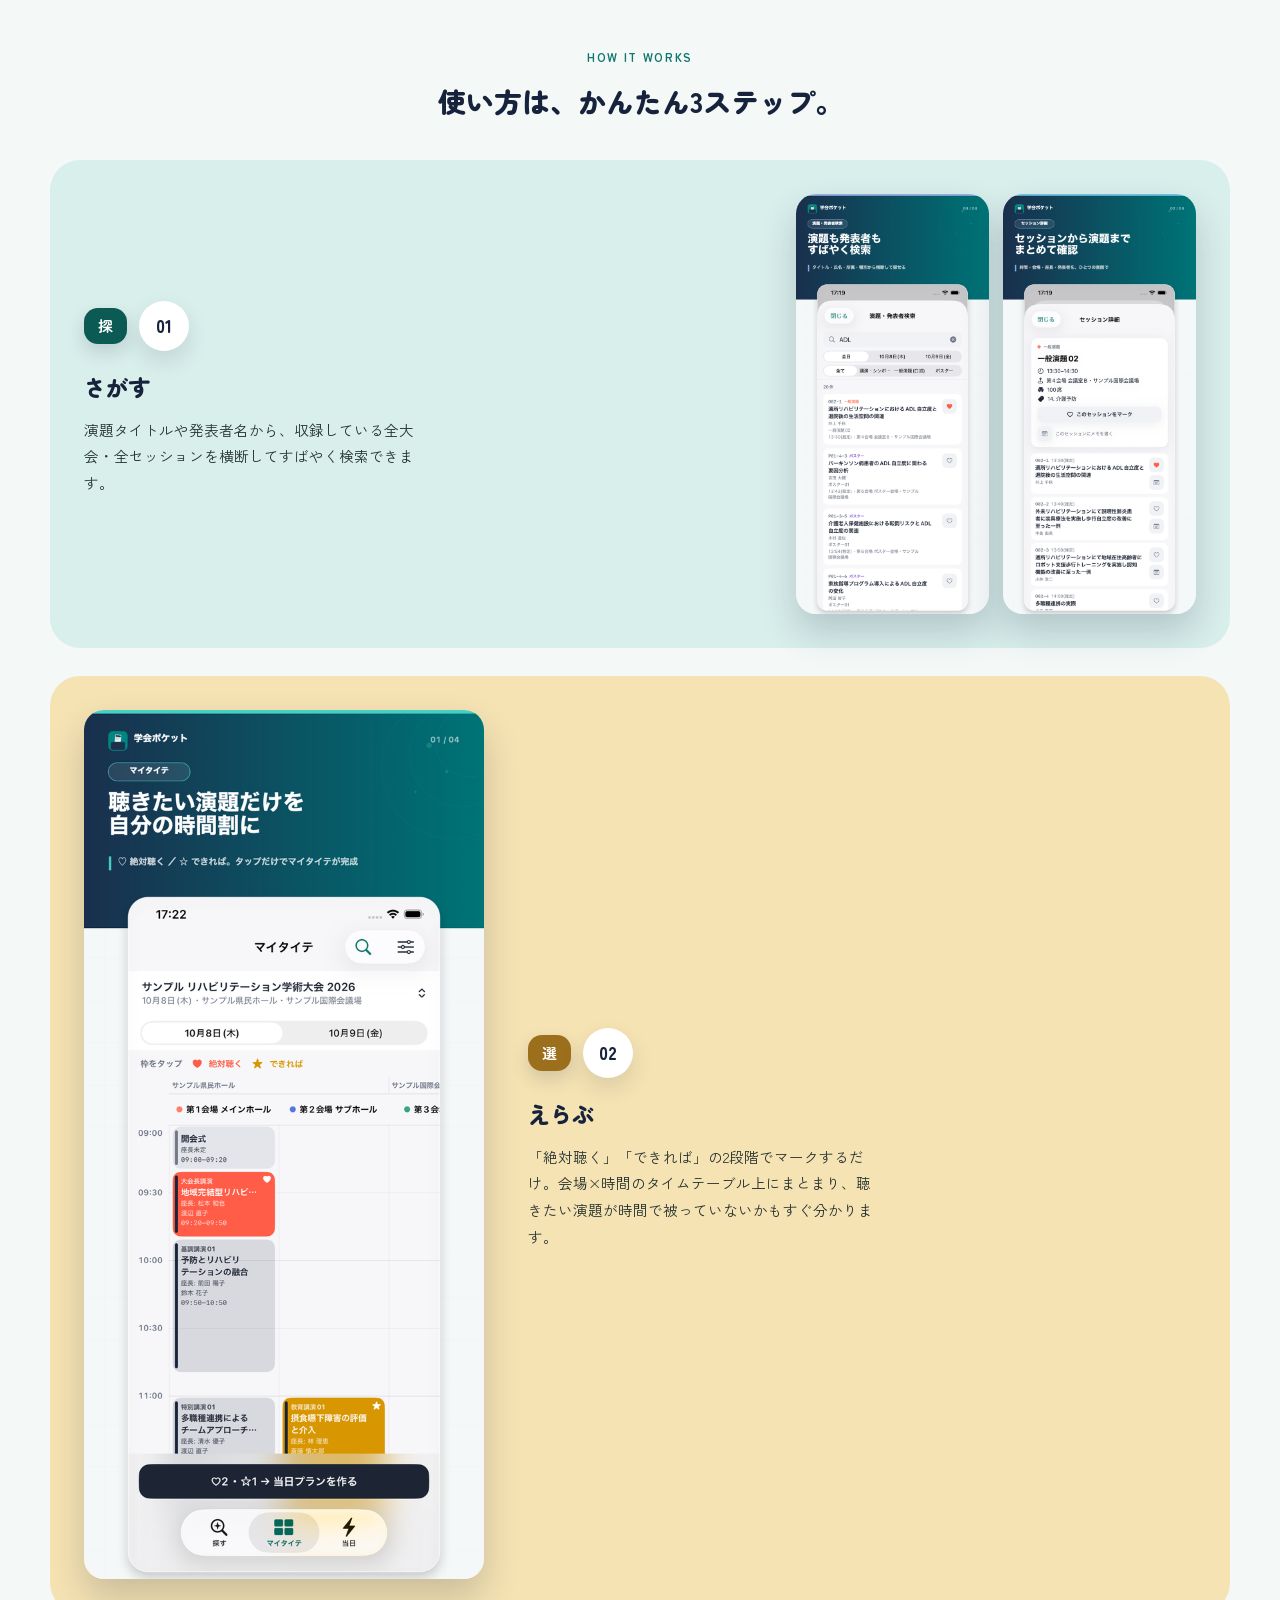
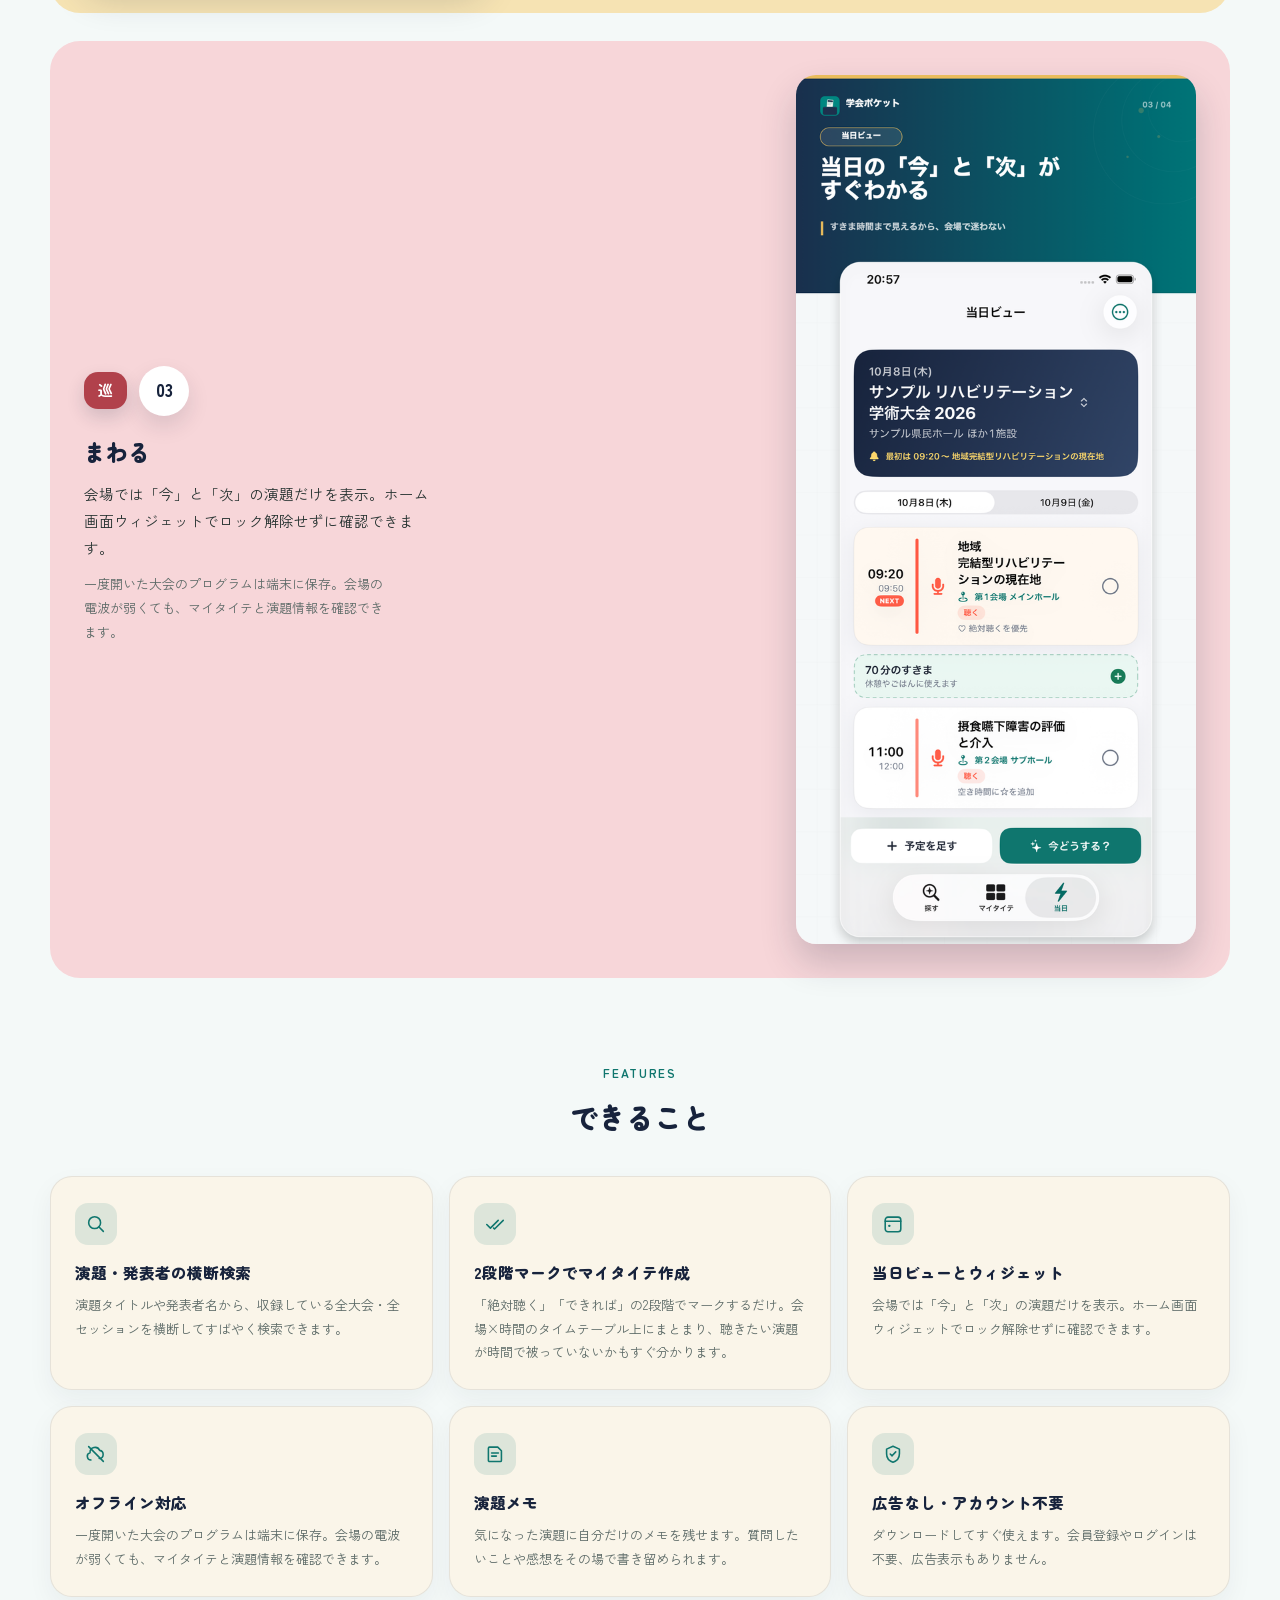
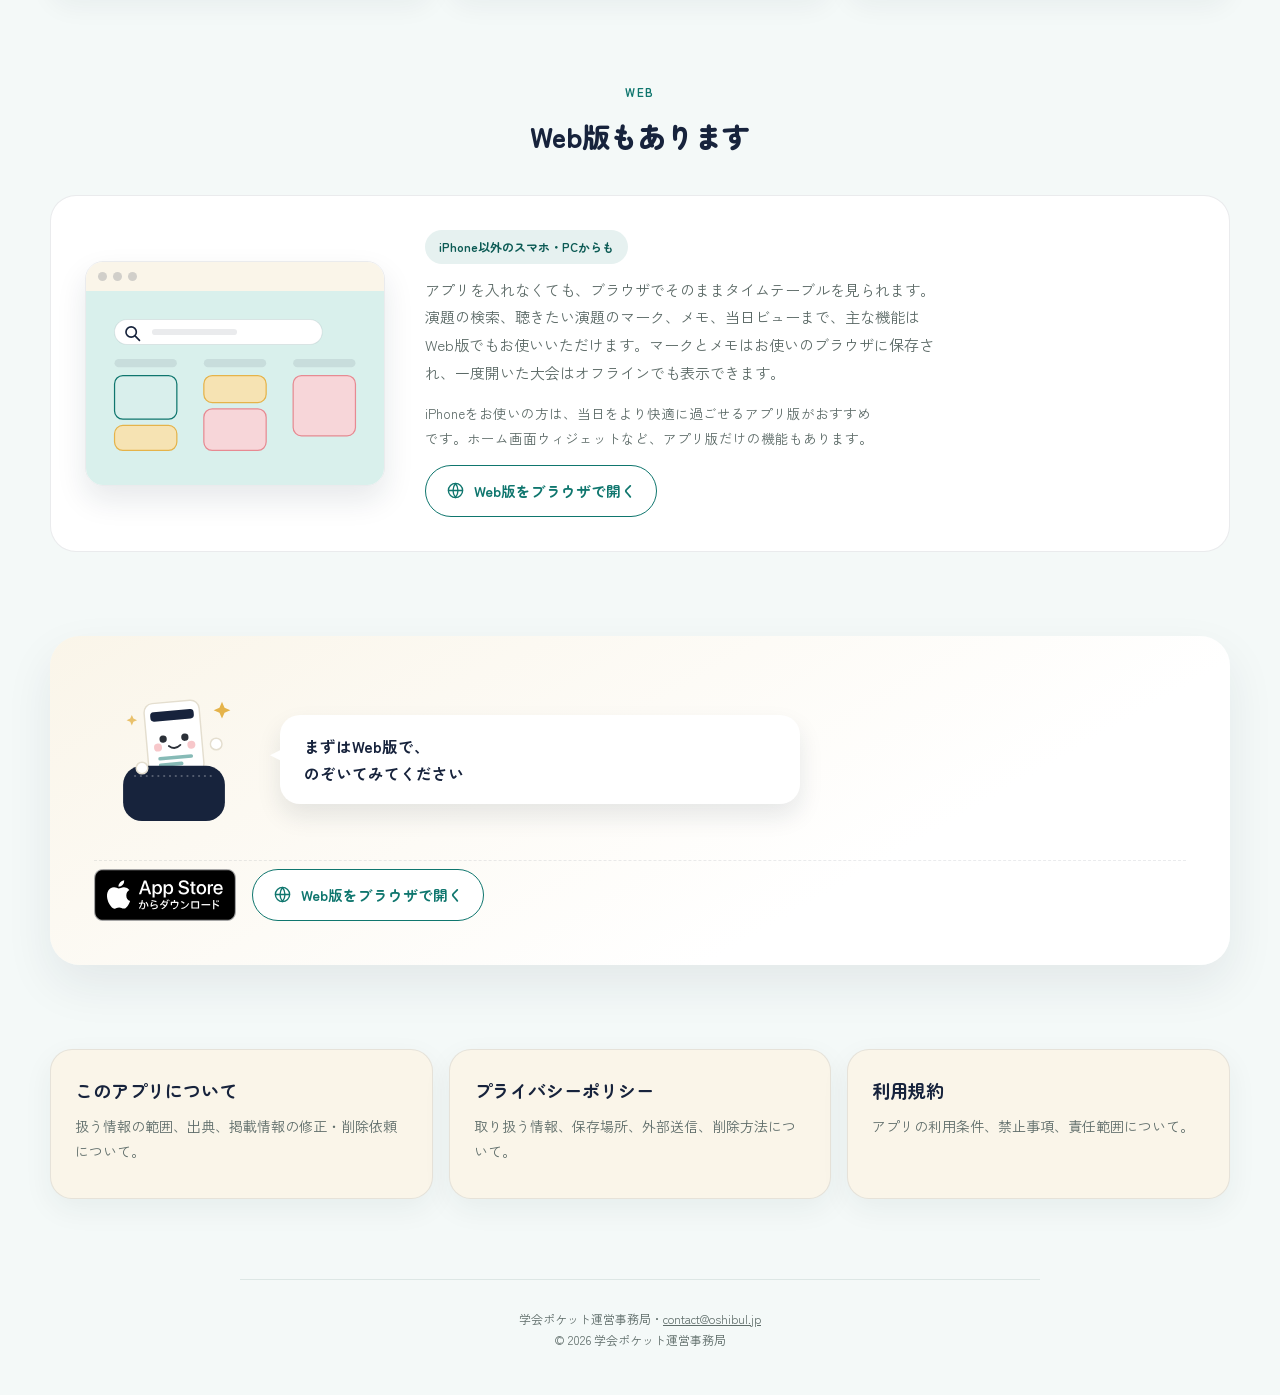
==== commit 37a66b39: "LP刷新: イラスト+マスコット主体のデザインへ(lp.tabinuki.com参考) - ヒーローをイラストシーン化(空・丘・会場・道・浮遊チップ・縦書きバナー) - アイコン由来のマスコット(ポケ" ====
--- a/gakkaipocket/index.html
+++ b/gakkaipocket/index.html
@@ -24,7 +24,12 @@
   <link rel="icon" href="assets/favicon-32.png" sizes="32x32">
   <link rel="icon" href="assets/favicon-64.png" sizes="64x64">
   <link rel="stylesheet" href="assets/styles.css?v=3">
-  <link rel="stylesheet" href="assets/landing.css?v=5">
+  <link rel="stylesheet" href="assets/landing.css?v=6">
+
+  <!-- 見出し・本文用の Google Fonts(このLPで唯一の外部リソース) -->
+  <link rel="preconnect" href="https://fonts.googleapis.com">
+  <link rel="preconnect" href="https://fonts.gstatic.com" crossorigin>
+  <link href="https://fonts.googleapis.com/css2?family=Zen+Kaku+Gothic+New:wght@400;500;700&family=Zen+Maru+Gothic:wght@500;700;900&display=swap" rel="stylesheet">
 
   <!--
     検索エンジンに「学会ポケット」というアプリであることを伝えるための構造化データ。
@@ -74,13 +79,101 @@
   <main class="container lp-main">
 
     <section class="lp-hero">
-      <div class="lp-hero-copy">
+      <div class="lp-hero-scene" aria-hidden="true">
+        <svg class="lp-scene-bg" viewBox="0 0 1400 780" preserveAspectRatio="xMidYMid slice" focusable="false">
+          <!-- 空は .lp-hero-scene の背景グラデーションで表現し、ここには
+               丘から上の風景(雲・丘・木・会場・道)だけを描く。コンテナと
+               viewBoxのアスペクト比を一致させているため slice でも欠けない。 -->
+          <g class="lp-cloud lp-cloud-a" transform="translate(520 120)">
+            <ellipse cx="0" cy="0" rx="60" ry="24" fill="#ffffff"/>
+            <ellipse cx="-46" cy="8" rx="38" ry="18" fill="#ffffff"/>
+            <ellipse cx="48" cy="10" rx="42" ry="20" fill="#ffffff"/>
+          </g>
+          <g class="lp-cloud lp-cloud-b" transform="translate(860 84)">
+            <ellipse cx="0" cy="0" rx="46" ry="18" fill="#ffffff"/>
+            <ellipse cx="40" cy="6" rx="30" ry="14" fill="#ffffff"/>
+          </g>
+          <g class="lp-cloud lp-cloud-c" transform="translate(660 200)">
+            <ellipse cx="0" cy="0" rx="38" ry="15" fill="#ffffff"/>
+            <ellipse cx="32" cy="6" rx="24" ry="12" fill="#ffffff"/>
+          </g>
+          <!-- 丘(二層のクリーム色) -->
+          <path d="M0 560 Q300 500 650 535 T1400 545 V780 H0 Z" fill="#f3ead6"/>
+          <path d="M0 620 Q220 560 480 590 T900 585 Q1000 600 1120 598 T1400 615 V780 H0 Z" fill="#faf5e9"/>
+          <!-- 丸っこい木 -->
+          <g transform="translate(640 555)">
+            <rect x="-6" y="34" width="12" height="52" rx="5" fill="#8a6b4a"/>
+            <circle cx="0" cy="16" r="40" fill="#83bd7e"/>
+            <circle cx="-27" cy="34" r="26" fill="#83bd7e"/>
+            <circle cx="29" cy="34" r="26" fill="#83bd7e"/>
+          </g>
+          <!-- マスコットから会場へ伸びる道 -->
+          <path d="M650 780 C740 690 800 650 850 620 S 950 600 990 595" fill="none" stroke="#ffffff" stroke-width="34" stroke-linecap="round"/>
+          <path d="M650 780 C740 690 800 650 850 620 S 950 600 990 595" fill="none" stroke="#e4decf" stroke-width="2.5" stroke-dasharray="2 14" stroke-linecap="round"/>
+          <!-- 学会会場(紺屋根のコンベンションホール+旗)。完全な形で描き、
+               地平線(丘)の上に据える -->
+          <g transform="translate(1010 470)">
+            <rect x="-90" y="40" width="180" height="90" rx="14" fill="#ffffff" stroke="#e4decf" stroke-width="2"/>
+            <path d="M-104 44 L0 -28 L104 44 Z" fill="#17233c"/>
+            <rect x="-14" y="-70" width="6" height="46" fill="#17233c"/>
+            <path d="M-8 -70 L34 -58 L-8 -46 Z" fill="#c2452d"/>
+            <rect x="-64" y="72" width="26" height="58" rx="4" fill="#0f766e"/>
+            <rect x="-24" y="60" width="48" height="70" rx="6" fill="#d9f0ec" stroke="#0f766e" stroke-width="2"/>
+            <rect x="38" y="72" width="26" height="58" rx="4" fill="#0f766e"/>
+          </g>
+        </svg>
+
+        <div class="lp-chip lp-chip-star" style="--lp-chip-x:50%; --lp-chip-y:16%;">
+          <svg viewBox="0 0 24 24" fill="currentColor" aria-hidden="true"><path d="M12 2.5l2.9 6.3 6.9.8-5.1 4.8 1.4 6.8L12 17.9l-6.1 3.3 1.4-6.8-5.1-4.8 6.9-.8z"/></svg>
+        </div>
+        <div class="lp-chip lp-chip-search" style="--lp-chip-x:87%; --lp-chip-y:36%;">
+          <svg viewBox="0 0 24 24" fill="none" stroke="currentColor" stroke-width="1.8" stroke-linecap="round" stroke-linejoin="round" aria-hidden="true"><circle cx="10.5" cy="10.5" r="6.5"></circle><line x1="20" y1="20" x2="15.3" y2="15.3"></line></svg>
+        </div>
+        <div class="lp-chip lp-chip-clock" style="--lp-chip-x:48%; --lp-chip-y:58%;">
+          <svg viewBox="0 0 24 24" fill="none" stroke="currentColor" stroke-width="1.8" stroke-linecap="round" stroke-linejoin="round" aria-hidden="true"><circle cx="12" cy="12" r="9"></circle><path d="M12 7v5l3.5 2"></path></svg>
+        </div>
+        <div class="lp-chip lp-chip-memo" style="--lp-chip-x:86%; --lp-chip-y:66%;">
+          <svg viewBox="0 0 24 24" fill="none" stroke="currentColor" stroke-width="1.8" stroke-linecap="round" stroke-linejoin="round" aria-hidden="true"><path d="M6 4.5h9l4 4V19a1.2 1.2 0 0 1-1.2 1.2H6A1.2 1.2 0 0 1 4.8 19V5.7A1.2 1.2 0 0 1 6 4.5z"></path><line x1="8.3" y1="11" x2="15.7" y2="11"></line><line x1="8.3" y1="14.3" x2="13.5" y2="14.3"></line></svg>
+        </div>
+
+        <div class="lp-mascot-wrap">
+          <svg class="lp-mascot" viewBox="0 0 220 220" aria-hidden="true">
+            <!-- 紙キャラ(ポケットの後ろから顔を出す) -->
+            <g transform="rotate(-5 110 80)">
+              <rect x="72" y="30" width="76" height="100" rx="12" fill="#fff" stroke="#e4decf" stroke-width="2"/>
+              <rect x="80" y="42" width="60" height="13" rx="5" fill="#17233c"/>
+              <circle cx="95" cy="80" r="5" fill="#2b3038"/>
+              <circle cx="125" cy="80" r="5" fill="#2b3038"/>
+              <circle cx="87" cy="91" r="5.5" fill="#f2a9ad" opacity="0.65"/>
+              <circle cx="133" cy="91" r="5.5" fill="#f2a9ad" opacity="0.65"/>
+              <path d="M102 90 q8 7 16 0" stroke="#2b3038" stroke-width="2.4" stroke-linecap="round" fill="none"/>
+              <rect x="86" y="104" width="48" height="5" rx="2.5" fill="#0f766e" opacity="0.5"/>
+              <rect x="86" y="113" width="34" height="5" rx="2.5" fill="#0f766e" opacity="0.5"/>
+            </g>
+            <!-- ポケット本体(紙の前面に重なる) -->
+            <rect x="40" y="118" width="140" height="76" rx="26" fill="#17233c"/>
+            <path d="M56 132 h108" stroke="#fff" stroke-width="2" stroke-dasharray="1 7" stroke-linecap="round" opacity="0.35"/>
+            <!-- 手(ポケットのふちを掴む) -->
+            <circle cx="66" cy="121" r="8" fill="#fff" stroke="#e4decf" stroke-width="2"/>
+            <circle cx="154" cy="121" r="8" fill="#fff" stroke="#e4decf" stroke-width="2"/>
+            <!-- きらめき -->
+            <path class="lp-sparkle lp-sparkle-a" d="M176 30 l3.5 8 8 3.5 -8 3.5 -3.5 8 -3.5 -8 -8 -3.5 8 -3.5z" fill="#e5b34a"/>
+            <path class="lp-sparkle lp-sparkle-b" d="M52 48 l2.2 5 5 2.2 -5 2.2 -2.2 5 -2.2 -5 -5 -2.2 5 -2.2z" fill="#e5b34a" opacity="0.8"/>
+          </svg>
+        </div>
+
+        <div class="lp-vert-banners">
+          <span class="lp-vert-banner lp-vert-banner-navy">聴きたい演題だけを、</span>
+          <span class="lp-vert-banner lp-vert-banner-gold">自分のタイテに。</span>
+        </div>
+      </div>
+
+      <div class="lp-hero-panel">
         <p class="lp-eyebrow">学会・研究大会向け　非公式プログラムアプリ</p>
         <div class="lp-name">
           <img class="lp-name-icon" src="assets/icon.png" alt="">
           <h1>学会ポケット</h1>
         </div>
-        <p class="lp-hero-tagline lp-serif"><span>聴きたい演題だけを、</span><span>自分のタイテに。</span></p>
         <p class="lp-hero-lead">学会・研究大会のプログラムから聴きたい演題を選んで、自分だけのタイムテーブルをつくるアプリ。演題メモや当日ビューまで、学会参加の当日をスムーズにします。</p>
         <div class="lp-store">
           <a class="lp-badge-link" href="https://apps.apple.com/jp/app/id6794542143" target="_blank" rel="noopener">
@@ -96,13 +189,12 @@
           <p class="lp-web-note">インストール不要。iPhone以外のスマートフォンやパソコンからも、いますぐご覧いただけます。</p>
         </div>
       </div>
-      <div class="lp-hero-art" aria-hidden="true">
-        <img class="lp-hero-art-icon" src="assets/icon.png" alt="">
-        <img class="lp-hero-art-shot" src="assets/shots/03-today.png" alt="">
-      </div>
     </section>
 
     <div class="lp-notice">
+      <span class="lp-notice-tape lp-notice-tape-l" aria-hidden="true"></span>
+      <span class="lp-notice-tape lp-notice-tape-r" aria-hidden="true"></span>
+      <span class="lp-notice-stamp" aria-hidden="true">非公式</span>
       <svg class="lp-notice-icon" viewBox="0 0 24 24" fill="none" stroke="currentColor" stroke-width="1.7" stroke-linecap="round" stroke-linejoin="round" aria-hidden="true">
         <circle cx="12" cy="12" r="9"></circle>
         <line x1="12" y1="8" x2="12" y2="13"></line>
@@ -114,29 +206,110 @@
       </p>
     </div>
 
-    <section class="lp-section" aria-labelledby="lp-showcase-title">
+    <section class="lp-section lp-worries" aria-labelledby="lp-worries-title">
+      <h2 id="lp-worries-title" class="lp-worries-title">学会参加、こんな経験ありませんか?</h2>
+
+      <ul class="lp-bubbles">
+        <li class="lp-bubble lp-bubble-leaf lp-reveal">
+          <svg class="lp-mini-face" viewBox="-8 -8 88 88" aria-hidden="true">
+            <rect x="4" y="4" width="64" height="64" rx="20" fill="#fff" stroke="#e4decf" stroke-width="2"/>
+            <rect x="14" y="16" width="44" height="10" rx="5" fill="#17233c"/>
+            <circle cx="24" cy="42" r="4.2" fill="#2b3038"/>
+            <circle cx="48" cy="42" r="4.2" fill="#2b3038"/>
+            <circle cx="18" cy="50" r="4.4" fill="#f2a9ad" opacity="0.65"/>
+            <circle cx="54" cy="50" r="4.4" fill="#f2a9ad" opacity="0.65"/>
+            <path d="M30 49 q6 5.5 12 0" stroke="#2b3038" stroke-width="2.2" stroke-linecap="round" fill="none"/>
+          </svg>
+          <p>分厚い抄録集やPDF、会場で開くのが大変…</p>
+        </li>
+        <li class="lp-bubble lp-bubble-gold lp-reveal">
+          <svg class="lp-mini-face" viewBox="-8 -8 88 88" aria-hidden="true">
+            <rect x="4" y="4" width="64" height="64" rx="20" fill="#fff" stroke="#e4decf" stroke-width="2"/>
+            <rect x="14" y="16" width="44" height="10" rx="5" fill="#17233c"/>
+            <circle cx="24" cy="42" r="4.2" fill="#2b3038"/>
+            <circle cx="48" cy="42" r="4.2" fill="#2b3038"/>
+            <circle cx="18" cy="50" r="4.4" fill="#f2a9ad" opacity="0.65"/>
+            <circle cx="54" cy="50" r="4.4" fill="#f2a9ad" opacity="0.65"/>
+            <path d="M30 49 q6 5.5 12 0" stroke="#2b3038" stroke-width="2.2" stroke-linecap="round" fill="none"/>
+          </svg>
+          <p>聴きたい演題が、別会場で同じ時間…</p>
+        </li>
+        <li class="lp-bubble lp-bubble-coral lp-reveal">
+          <svg class="lp-mini-face" viewBox="-8 -8 88 88" aria-hidden="true">
+            <rect x="4" y="4" width="64" height="64" rx="20" fill="#fff" stroke="#e4decf" stroke-width="2"/>
+            <rect x="14" y="16" width="44" height="10" rx="5" fill="#17233c"/>
+            <circle cx="24" cy="42" r="4.2" fill="#2b3038"/>
+            <circle cx="48" cy="42" r="4.2" fill="#2b3038"/>
+            <circle cx="18" cy="50" r="4.4" fill="#f2a9ad" opacity="0.65"/>
+            <circle cx="54" cy="50" r="4.4" fill="#f2a9ad" opacity="0.65"/>
+            <path d="M30 49 q6 5.5 12 0" stroke="#2b3038" stroke-width="2.2" stroke-linecap="round" fill="none"/>
+          </svg>
+          <p>いま何の演題? 次はどの会場だっけ?</p>
+        </li>
+      </ul>
+
+      <p class="lp-hanko"><span>学会ポケットで<br>解決!</span></p>
+    </section>
+
+    <section class="lp-section lp-steps" aria-labelledby="lp-steps-title">
       <header class="lp-section-head">
-        <span class="lp-section-eyebrow">SCREENSHOTS</span>
-        <h2 id="lp-showcase-title" class="lp-section-title">アプリの中身</h2>
+        <span class="lp-section-eyebrow">HOW IT WORKS</span>
+        <h2 id="lp-steps-title" class="lp-section-title">使い方は、かんたん3ステップ。</h2>
       </header>
-      <div class="lp-showcase-grid">
-        <figure class="lp-shot">
-          <div class="lp-phone"><img src="assets/shots/01-mytaite.png" alt="マイタイテ画面。マークした演題だけが自分の時間割としてまとまって表示されている" loading="eager"></div>
-          <figcaption><span class="lp-shot-num">01</span>聴きたい演題だけを自分の時間割に</figcaption>
-        </figure>
-        <figure class="lp-shot">
-          <div class="lp-phone"><img src="assets/shots/02-session-detail.png" alt="セッション詳細画面。セッション内の演題一覧と発表者名、時間帯が確認できる" loading="lazy"></div>
-          <figcaption><span class="lp-shot-num">02</span>セッションから演題までまとめて確認</figcaption>
-        </figure>
-        <figure class="lp-shot">
-          <div class="lp-phone"><img src="assets/shots/03-today.png" alt="当日ビュー画面。今の演題と次の演題がひと目でわかる" loading="lazy"></div>
-          <figcaption><span class="lp-shot-num">03</span>当日の「今」と「次」がすぐわかる</figcaption>
-        </figure>
-        <figure class="lp-shot">
-          <div class="lp-phone"><img src="assets/shots/04-search.png" alt="検索画面。演題タイトルや発表者名からすばやく検索できる" loading="lazy"></div>
-          <figcaption><span class="lp-shot-num">04</span>演題も発表者もすばやく検索</figcaption>
-        </figure>
-      </div>
+
+      <ol class="lp-step-list">
+        <li class="lp-step lp-step-teal lp-reveal">
+          <div class="lp-step-copy">
+            <div class="lp-step-head">
+              <span class="lp-step-kanji" aria-hidden="true">探</span>
+              <span class="lp-step-num">01</span>
+            </div>
+            <h3>さがす</h3>
+            <p>演題タイトルや発表者名から、収録している全大会・全セッションを横断してすばやく検索できます。</p>
+          </div>
+          <div class="lp-step-art">
+            <figure class="lp-shot">
+              <img src="assets/shots/04-search.png" alt="検索画面。演題タイトルや発表者名からすばやく検索できる" loading="lazy">
+            </figure>
+            <figure class="lp-shot">
+              <img src="assets/shots/02-session-detail.png" alt="セッション詳細画面。セッション内の演題一覧と発表者名、時間帯が確認できる" loading="lazy">
+            </figure>
+          </div>
+        </li>
+
+        <li class="lp-step lp-step-gold lp-reveal">
+          <div class="lp-step-copy">
+            <div class="lp-step-head">
+              <span class="lp-step-kanji" aria-hidden="true">選</span>
+              <span class="lp-step-num">02</span>
+            </div>
+            <h3>えらぶ</h3>
+            <p>「絶対聴く」「できれば」の2段階でマークするだけ。会場×時間のタイムテーブル上にまとまり、聴きたい演題が時間で被っていないかもすぐ分かります。</p>
+          </div>
+          <div class="lp-step-art">
+            <figure class="lp-shot">
+              <img src="assets/shots/01-mytaite.png" alt="マイタイテ画面。マークした演題だけが自分の時間割としてまとまって表示されている" loading="lazy">
+            </figure>
+          </div>
+        </li>
+
+        <li class="lp-step lp-step-coral lp-reveal">
+          <div class="lp-step-copy">
+            <div class="lp-step-head">
+              <span class="lp-step-kanji" aria-hidden="true">巡</span>
+              <span class="lp-step-num">03</span>
+            </div>
+            <h3>まわる</h3>
+            <p>会場では「今」と「次」の演題だけを表示。ホーム画面ウィジェットでロック解除せずに確認できます。</p>
+            <p class="lp-step-note">一度開いた大会のプログラムは端末に保存。会場の電波が弱くても、マイタイテと演題情報を確認できます。</p>
+          </div>
+          <div class="lp-step-art">
+            <figure class="lp-shot">
+              <img src="assets/shots/03-today.png" alt="当日ビュー画面。今の演題と次の演題がひと目でわかる" loading="lazy">
+            </figure>
+          </div>
+        </li>
+      </ol>
     </section>
 
     <section class="lp-section" aria-labelledby="lp-features-title">
@@ -196,7 +369,29 @@
         <h2 id="lp-web-title" class="lp-section-title">Web版もあります</h2>
       </header>
       <div class="lp-web-panel">
+        <div class="lp-web-browser" aria-hidden="true">
+          <div class="lp-web-browser-bar"><span></span><span></span><span></span></div>
+          <div class="lp-web-browser-body">
+            <svg viewBox="0 0 260 160" focusable="false">
+              <!-- 検索バー -->
+              <rect x="14" y="14" width="200" height="24" rx="12" fill="#ffffff" stroke="var(--gp-line)"/>
+              <circle cx="30" cy="26" r="5" fill="none" stroke="var(--gp-navy)" stroke-width="1.6"/>
+              <line x1="34" y1="30" x2="38" y2="34" stroke="var(--gp-navy)" stroke-width="1.6" stroke-linecap="round"/>
+              <rect x="50" y="23" width="82" height="6" rx="3" fill="var(--gp-line)"/>
+              <!-- 会場×時間のタイテグリッド -->
+              <rect x="14" y="52" width="60" height="8" rx="4" fill="var(--gp-line)"/>
+              <rect x="100" y="52" width="60" height="8" rx="4" fill="var(--gp-line)"/>
+              <rect x="186" y="52" width="60" height="8" rx="4" fill="var(--gp-line)"/>
+              <rect x="14" y="68" width="60" height="42" rx="8" fill="var(--gp-teal-pale)" stroke="var(--gp-teal)" stroke-width="1.2"/>
+              <rect x="14" y="116" width="60" height="24" rx="8" fill="var(--gp-gold-pale)" stroke="var(--gp-gold)" stroke-width="1.2"/>
+              <rect x="100" y="68" width="60" height="26" rx="8" fill="var(--gp-gold-pale)" stroke="var(--gp-gold)" stroke-width="1.2"/>
+              <rect x="100" y="100" width="60" height="40" rx="8" fill="var(--gp-coral-pale)" stroke="var(--gp-coral)" stroke-width="1.2"/>
+              <rect x="186" y="68" width="60" height="58" rx="8" fill="var(--gp-coral-pale)" stroke="var(--gp-coral)" stroke-width="1.2"/>
+            </svg>
+          </div>
+        </div>
         <div class="lp-web-panel-copy">
+          <span class="lp-web-chip">iPhone以外のスマホ・PCからも</span>
           <p>アプリを入れなくても、ブラウザでそのままタイムテーブルを見られます。演題の検索、聴きたい演題のマーク、メモ、当日ビューまで、主な機能はWeb版でもお使いいただけます。マークとメモはお使いのブラウザに保存され、一度開いた大会はオフラインでも表示できます。</p>
           <p class="lp-web-panel-note">iPhoneをお使いの方は、当日をより快適に過ごせるアプリ版がおすすめです。ホーム画面ウィジェットなど、アプリ版だけの機能もあります。</p>
           <a class="lp-web-btn" href="web/">
@@ -207,6 +402,43 @@
       </div>
     </section>
 
+    <section class="lp-section lp-outro" aria-labelledby="lp-outro-title">
+      <h2 id="lp-outro-title" class="lp-visually-hidden">今すぐ学会ポケットを試す</h2>
+      <div class="lp-outro-inner">
+        <svg class="lp-mascot-wave" viewBox="0 0 220 220" aria-hidden="true">
+          <g transform="rotate(-5 110 80)">
+            <rect x="72" y="30" width="76" height="100" rx="12" fill="#fff" stroke="#e4decf" stroke-width="2"/>
+            <rect x="80" y="42" width="60" height="13" rx="5" fill="#17233c"/>
+            <circle cx="95" cy="80" r="5" fill="#2b3038"/>
+            <circle cx="125" cy="80" r="5" fill="#2b3038"/>
+            <circle cx="87" cy="91" r="5.5" fill="#f2a9ad" opacity="0.65"/>
+            <circle cx="133" cy="91" r="5.5" fill="#f2a9ad" opacity="0.65"/>
+            <path d="M102 90 q8 7 16 0" stroke="#2b3038" stroke-width="2.4" stroke-linecap="round" fill="none"/>
+            <rect x="86" y="104" width="48" height="5" rx="2.5" fill="#0f766e" opacity="0.5"/>
+            <rect x="86" y="113" width="34" height="5" rx="2.5" fill="#0f766e" opacity="0.5"/>
+          </g>
+          <rect x="40" y="118" width="140" height="76" rx="26" fill="#17233c"/>
+          <path d="M56 132 h108" stroke="#fff" stroke-width="2" stroke-dasharray="1 7" stroke-linecap="round" opacity="0.35"/>
+          <circle cx="66" cy="121" r="8" fill="#fff" stroke="#e4decf" stroke-width="2"/>
+          <circle class="lp-wave-hand" cx="168" cy="88" r="8" fill="#fff" stroke="#e4decf" stroke-width="2"/>
+          <path d="M176 30 l3.5 8 8 3.5 -8 3.5 -3.5 8 -3.5 -8 -8 -3.5 8 -3.5z" fill="#e5b34a"/>
+          <path d="M52 48 l2.2 5 5 2.2 -5 2.2 -2.2 5 -2.2 -5 -5 -2.2 5 -2.2z" fill="#e5b34a" opacity="0.8"/>
+        </svg>
+        <div class="lp-outro-bubble">
+          <p>まずはWeb版で、<br>のぞいてみてください</p>
+        </div>
+        <div class="lp-outro-ctas">
+          <a class="lp-badge-link" href="https://apps.apple.com/jp/app/id6794542143" target="_blank" rel="noopener">
+            <img src="assets/app-store-badge-ja.svg" alt="App Storeでダウンロード" width="163" height="60">
+          </a>
+          <a class="lp-web-btn" href="web/">
+            <svg viewBox="0 0 24 24" fill="none" stroke="currentColor" stroke-width="1.7" stroke-linecap="round" stroke-linejoin="round" aria-hidden="true"><circle cx="12" cy="12" r="9"></circle><line x1="3.2" y1="12" x2="20.8" y2="12"></line><path d="M12 3.2a14 14 0 0 1 0 17.6a14 14 0 0 1 0-17.6z"></path></svg>
+            <span>Web版をブラウザで開く</span>
+          </a>
+        </div>
+      </div>
+    </section>
+
     <section class="lp-legal cards" aria-label="法務・アプリ情報一覧">
       <a class="card" href="about.html"><h2>このアプリについて</h2><p>扱う情報の範囲、出典、掲載情報の修正・削除依頼について。</p></a>
       <a class="card" href="privacy-policy.html"><h2>プライバシーポリシー</h2><p>取り扱う情報、保存場所、外部送信、削除方法について。</p></a>
@@ -215,5 +447,22 @@
   </main>
 
   <footer class="site-footer">学会ポケット運営事務局・<a href="mailto:contact@oshibul.jp">contact@oshibul.jp</a><br>© 2026 学会ポケット運営事務局</footer>
+
+  <script>
+    document.documentElement.classList.add('js');
+    if (!window.matchMedia('(prefers-reduced-motion: reduce)').matches && 'IntersectionObserver' in window) {
+      var io = new IntersectionObserver(function (entries) {
+        entries.forEach(function (entry) {
+          if (entry.isIntersecting) {
+            entry.target.classList.add('is-visible');
+            io.unobserve(entry.target);
+          }
+        });
+      }, { threshold: 0.2 });
+      document.querySelectorAll('.lp-reveal').forEach(function (el) { io.observe(el); });
+    } else {
+      document.querySelectorAll('.lp-reveal').forEach(function (el) { el.classList.add('is-visible'); });
+    }
+  </script>
 </body>
 </html>
--- a/gakkaipocket/assets/landing.css
+++ b/gakkaipocket/assets/landing.css
@@ -5,62 +5,136 @@
    styles.css のみを参照しており、本ファイルの影響を受けません。
    =================================================================== */
 
+/* ------------------------------------------------------------------ */
+/* 1. トークン(色・フォント)                                            */
+/* ------------------------------------------------------------------ */
+
 :root {
-  --lp-teal: #0f766e;
-  --lp-teal-light: #14b8a6;
-  --lp-navy: #17233c;
-  --lp-cream: #fff8f0;
-  --lp-muted: #5c6577;
-  --lp-line: rgba(23, 35, 60, 0.09);
-  --lp-serif: "Hiragino Mincho ProN", "Yu Mincho", YuMincho, "Times New Roman", serif;
-}
-
-/* --- 見出し用の明朝体アクセント（外部フォント不使用・システムフォントのみ） --- */
-.lp-serif {
-  font-family: var(--lp-serif);
-  font-weight: 600;
-  letter-spacing: 0.01em;
-}
-
-.lp-main { display: block; }
-
-/* ------------------------------------------------------------------ */
-/* Hero                                                                 */
-/* ------------------------------------------------------------------ */
-
+  --gp-teal: #0f766e;        /* ブランド主色(既存踏襲) */
+  --gp-teal-deep: #0b5a54;
+  --gp-navy: #17233c;        /* ポケットの紺 */
+  --gp-ink: #253230;         /* 本文 */
+  --gp-cream: #faf5e9;       /* 紙のようなクリーム地 */
+  --gp-sky: #d9f0ec;         /* ヒーローの空(teal寄り) */
+  --gp-gold: #e5b34a;
+  --gp-coral: #e78a92;
+  --gp-leaf: #83bd7e;
+  --gp-hanko: #c2452d;       /* ハンコ朱色 */
+
+  /* パステル面(吹き出し・ステップ背景など) */
+  --gp-gold-pale: #f6e3b3;
+  --gp-coral-pale: #f7d6d9;
+  --gp-leaf-pale: #d9ecd4;
+  --gp-teal-pale: #d9efec;
+
+  /* 濃色面(ステップの縦書きラベル帯など、白文字を乗せる用) */
+  --gp-gold-deep: #9c6f1c;
+  --gp-coral-deep: #b1414b;
+
+  --gp-muted: #5c6a67;
+  --gp-line: rgba(23, 35, 60, 0.09);
+
+  --gp-font-round: "Zen Maru Gothic", "Hiragino Maru Gothic ProN", sans-serif;
+  --gp-font-body: "Zen Kaku Gothic New", "Hiragino Sans", "Yu Gothic", sans-serif;
+}
+
+/* ------------------------------------------------------------------ */
+/* 2. ベース                                                            */
+/* ------------------------------------------------------------------ */
+
+/* landing.css は index.html にしか読み込まれないため、body 直下の
+   タイポグラフィをここで上書きしても法務ページには影響しない。 */
+body {
+  font-family: var(--gp-font-body);
+  color: var(--gp-ink);
+}
+
+.lp-main h1,
+.lp-main h2,
+.lp-main h3,
+.site-header .brand span {
+  font-family: var(--gp-font-round);
+}
+
+.brand span { font-weight: 800; }
+
+/* main の横幅を法務ページ共有の .container(800px)より広げ、
+   イラストシーンを含むヒーローがのびのび呼吸できるようにする。
+   同じクラス特異度でも landing.css が後読みのため styles.css の
+   .container 幅を上書きできる。 */
+.lp-main {
+  display: block;
+  width: min(1180px, calc(100% - 40px));
+  margin: 40px auto 80px;
+}
+
+.lp-visually-hidden {
+  position: absolute;
+  width: 1px;
+  height: 1px;
+  margin: -1px;
+  padding: 0;
+  overflow: hidden;
+  clip: rect(0, 0, 0, 0);
+  white-space: nowrap;
+  border: 0;
+}
+
+/* ------------------------------------------------------------------ */
+/* 3. スクロール演出の下地(JSなしでも全要素が見える)                       */
+/* ------------------------------------------------------------------ */
+
+html.js .lp-reveal {
+  opacity: 0;
+  transform: translateY(22px);
+  transition: opacity 640ms ease, transform 640ms ease;
+}
+
+html.js .lp-reveal.is-visible {
+  opacity: 1;
+  transform: none;
+}
+
+/* ------------------------------------------------------------------ */
+/* 4. ヒーロー(イラストシーン)                                          */
+/* ------------------------------------------------------------------ */
+
+/* ヒーローは幅いっぱいの1枚の角丸パネルとして空〜丘のシーンを描き、
+   その上に白いコピーパネルを左寄せで浮かせる(tabinuki型の構図)。
+   .lp-hero 自体をシーンのアスペクト比に固定することで、内部の
+   イラストSVGが常にコンテナぴったりに収まり(=slice でも欠けない)、
+   %指定のオーバーレイ(マスコット・チップ・バナー)の位置もズレない。 */
 .lp-hero {
   position: relative;
+  display: flex;
+  align-items: center;
+  width: 100%;
+  aspect-ratio: 1400 / 780;
+  min-height: 460px;
+  padding: clamp(20px, 3vw, 40px);
+  border-radius: 34px;
   overflow: hidden;
-  display: grid;
-  grid-template-columns: minmax(0, 1fr) minmax(0, 340px);
-  align-items: center;
-  gap: 40px;
-  padding: clamp(36px, 6vw, 64px) clamp(28px, 6vw, 64px);
-  border-radius: 36px;
-  background:
-    radial-gradient(circle at 14px 14px, rgba(15, 118, 110, 0.14) 1.6px, transparent 1.7px) 0 0 / 26px 26px,
-    linear-gradient(150deg, var(--lp-cream), #ffffff 62%);
-  box-shadow: 0 24px 60px rgba(23, 35, 60, 0.1);
   isolation: isolate;
 }
 
-.lp-hero::before {
-  content: "";
-  position: absolute;
-  top: -120px;
-  right: -100px;
-  width: 340px;
-  height: 340px;
-  border-radius: 50%;
-  background: radial-gradient(circle, rgba(20, 184, 166, 0.28), rgba(20, 184, 166, 0) 70%);
-  z-index: -1;
+.lp-hero-panel {
+  position: relative;
+  z-index: 2;
+  width: min(430px, 46%);
+  padding: clamp(24px, 3vw, 38px);
+  border-radius: 28px;
+  background: rgba(255, 255, 255, 0.94);
+  backdrop-filter: blur(6px);
+  box-shadow: 0 24px 60px rgba(23, 35, 60, 0.14);
+  animation: lpRise 760ms ease both;
 }
 
 .lp-eyebrow {
   margin: 0 0 14px;
-  color: var(--lp-teal);
+  color: var(--gp-teal);
+  font-family: var(--gp-font-round);
   font-size: 12px;
-  font-weight: 800;
+  font-weight: 700;
   letter-spacing: 0.14em;
 }
 
@@ -81,25 +155,18 @@
 
 .lp-hero h1 {
   margin: 0;
-  color: var(--lp-navy);
-  font-size: clamp(28px, 5.4vw, 38px);
+  color: var(--gp-navy);
+  font-weight: 900;
+  font-size: clamp(26px, 4.6vw, 34px);
   line-height: 1.2;
 }
 
-.lp-hero-tagline {
-  margin: 0 0 16px;
-  color: var(--lp-teal);
-  font-family: var(--lp-serif);
-  font-weight: 600;
-  font-size: clamp(20px, 3.4vw, 26px);
-  line-height: 1.5;
-}
-
 .lp-hero-lead {
-  margin: 0 0 30px;
-  max-width: 46ch;
-  color: var(--lp-muted);
+  margin: 0 0 28px;
+  max-width: 42ch;
+  color: var(--gp-muted);
   font-size: 15px;
+  line-height: 1.9;
 }
 
 .lp-store {
@@ -115,7 +182,7 @@
   margin: -12px;
   border-radius: 16px;
   line-height: 0;
-  transition: transform 160ms ease, background 160ms ease;
+  transition: transform 160ms ease;
 }
 
 .lp-badge-link:hover { transform: translateY(-2px); }
@@ -136,19 +203,17 @@
   padding: 6px 14px;
   border-radius: 999px;
   background: rgba(23, 35, 60, 0.06);
-  color: var(--lp-muted);
+  color: var(--gp-muted);
   font-size: 12.5px;
   font-weight: 700;
 }
 
-/* --- Web版への導線(ヒーロー内 / 専用セクション共用) --- */
-
 .lp-web-cta {
   display: flex;
   flex-wrap: wrap;
   align-items: center;
   gap: 12px 16px;
-  margin-top: 18px;
+  margin-top: 20px;
 }
 
 .lp-web-btn {
@@ -157,24 +222,21 @@
   gap: 9px;
   padding: 12px 20px;
   border-radius: 999px;
-  border: 1.5px solid var(--lp-teal);
+  border: 1.5px solid var(--gp-teal);
   background: #ffffff;
-  color: var(--lp-teal);
+  color: var(--gp-teal);
+  font-family: var(--gp-font-round);
   font-size: 14.5px;
-  font-weight: 800;
+  font-weight: 700;
   text-decoration: none;
   transition: transform 160ms ease, background 160ms ease, color 160ms ease;
 }
 
-.lp-web-btn svg {
-  width: 19px;
-  height: 19px;
-  flex: none;
-}
+.lp-web-btn svg { width: 19px; height: 19px; flex: none; }
 
 .lp-web-btn:hover {
   transform: translateY(-2px);
-  background: var(--lp-teal);
+  background: var(--gp-teal);
   color: #ffffff;
 }
 
@@ -184,69 +246,158 @@
 }
 
 .lp-web-note {
-  margin: 0;
+  margin: 8px 0 0;
   max-width: 40ch;
-  color: var(--lp-muted);
-  font-size: 13px;
-}
-
-.lp-web-panel {
-  padding: clamp(24px, 4vw, 34px);
-  border: 1px solid var(--lp-line);
-  border-radius: 24px;
-  background: #ffffff;
-}
-
-.lp-web-panel-copy p {
-  margin: 0 0 14px;
-  max-width: 64ch;
-  color: var(--lp-muted);
-  font-size: 15px;
-  line-height: 1.85;
-}
-
-.lp-web-panel-note {
-  font-size: 14px !important;
-}
-
-.lp-hero-art {
-  position: relative;
+  color: var(--gp-muted);
+  font-size: 12.5px;
+  flex-basis: 100%;
+}
+
+/* --- イラストシーン --- */
+
+.lp-hero-scene {
+  position: absolute;
+  inset: 0;
+  z-index: 0;
+  background: linear-gradient(180deg, #ffffff 0%, var(--gp-sky) 42%, var(--gp-sky) 100%);
+  animation: lpRise 760ms ease 120ms both;
+}
+
+.lp-scene-bg {
+  position: absolute;
+  inset: 0;
+  width: 100%;
+  height: 100%;
+  display: block;
+}
+
+.lp-cloud { animation: lpDrift 26s ease-in-out infinite; }
+.lp-cloud-b { animation-duration: 32s; animation-delay: -6s; }
+.lp-cloud-c { animation-duration: 22s; animation-delay: -12s; }
+
+.lp-sparkle { transform-origin: center; animation: lpTwinkle 2.6s ease-in-out infinite; }
+.lp-sparkle-b { animation-delay: -1.1s; }
+
+/* 浮遊チップ */
+
+.lp-chip {
+  position: absolute;
+  left: var(--lp-chip-x, 50%);
+  top: var(--lp-chip-y, 50%);
+  width: 46px;
+  height: 46px;
+  margin: -23px;
   display: grid;
   place-items: center;
-  min-height: 220px;
-}
-
-.lp-hero-art-shot {
+  border-radius: 14px;
+  background: #ffffff;
+  box-shadow: 0 12px 24px rgba(23, 35, 60, 0.18);
+  animation: lpBob 7s ease-in-out infinite;
+  z-index: 3;
+}
+
+.lp-chip svg { width: 22px; height: 22px; }
+
+.lp-chip-star { color: var(--gp-gold); animation-delay: -0.6s; }
+.lp-chip-search { color: var(--gp-teal); animation-delay: -3.2s; }
+.lp-chip-clock { color: var(--gp-navy); animation-delay: -1.8s; }
+.lp-chip-memo { color: var(--gp-coral); animation-delay: -4.4s; }
+
+/* マスコット(道の途中、シーン内に完全に収まる位置) */
+
+.lp-mascot-wrap {
   position: absolute;
-  width: 132px;
-  border-radius: 20px;
-  box-shadow: 0 22px 44px rgba(23, 35, 60, 0.22);
-  transform: rotate(7deg) translate(46px, 6px);
-  border: 5px solid var(--lp-navy);
-}
-
-.lp-hero-art-icon {
+  left: 55%;
+  top: 76%;
+  width: clamp(170px, 18vw, 240px);
+  margin-left: calc(clamp(170px, 18vw, 240px) / -2);
+  margin-top: calc(clamp(170px, 18vw, 240px) / -2);
+  z-index: 2;
+  animation: lpBreathe 4s ease-in-out infinite;
+  transform-origin: 50% 78%;
+}
+
+.lp-mascot { display: block; width: 100%; height: auto; }
+
+/* 縦書きバナー(シーン右上の空いた空に独立配置。会場や旗とは重ねない) */
+
+.lp-vert-banners {
+  position: absolute;
+  right: 3%;
+  top: 6%;
+  display: flex;
+  align-items: flex-start;
+  gap: 12px;
+  z-index: 3;
+}
+
+.lp-vert-banner {
+  writing-mode: vertical-rl;
+  text-orientation: upright;
+  padding: 18px 8px;
+  border-radius: 14px;
+  font-family: var(--gp-font-round);
+  font-size: 15px;
+  font-weight: 700;
+  letter-spacing: 0.14em;
+  box-shadow: 0 14px 28px rgba(23, 35, 60, 0.16);
+}
+
+.lp-vert-banner-navy {
+  background: var(--gp-navy);
+  color: #ffffff;
+}
+
+.lp-vert-banner-gold {
+  background: var(--gp-gold);
+  color: var(--gp-navy);
+  margin-top: 34px;
+}
+
+/* ------------------------------------------------------------------ */
+/* 5. 非公式のお知らせ(貼り紙カード)                                     */
+/* ------------------------------------------------------------------ */
+
+.lp-notice {
   position: relative;
-  width: 118px;
-  height: 118px;
-  border-radius: 30px;
-  box-shadow: 0 20px 40px rgba(23, 35, 60, 0.22);
-  transform: rotate(-6deg) translate(-30px, 0);
-}
-
-/* ------------------------------------------------------------------ */
-/* Notice（非公式アプリの明示）                                          */
-/* ------------------------------------------------------------------ */
-
-.lp-notice {
-  display: flex;
+  display: flex;
+  flex-wrap: wrap;
   gap: 14px;
   align-items: flex-start;
-  margin-top: 22px;
-  padding: 20px 24px;
-  border: 1px solid rgba(15, 118, 110, 0.28);
-  border-radius: 20px;
-  background: rgba(15, 118, 110, 0.07);
+  margin-top: 26px;
+  padding: 24px 26px;
+  border: 1px solid rgba(15, 118, 110, 0.2);
+  border-radius: 18px;
+  background: var(--gp-cream);
+  box-shadow: 0 14px 30px rgba(23, 35, 60, 0.07);
+}
+
+.lp-notice-tape {
+  position: absolute;
+  top: -10px;
+  width: 64px;
+  height: 22px;
+  background: rgba(15, 118, 110, 0.32);
+  box-shadow: 0 2px 4px rgba(23, 35, 60, 0.08);
+}
+
+.lp-notice-tape-l { left: 26px; transform: rotate(-7deg); }
+.lp-notice-tape-r { right: 34px; transform: rotate(6deg); }
+
+.lp-notice-stamp {
+  flex: none;
+  align-self: center;
+  padding: 6px 12px;
+  border: 2px solid var(--gp-hanko);
+  border-radius: 10px;
+  outline: 1px solid var(--gp-hanko);
+  outline-offset: 2px;
+  color: var(--gp-hanko);
+  font-family: var(--gp-font-round);
+  font-size: 12px;
+  font-weight: 700;
+  letter-spacing: 0.08em;
+  transform: rotate(-6deg);
 }
 
 .lp-notice-icon {
@@ -254,112 +405,269 @@
   width: 22px;
   height: 22px;
   margin-top: 2px;
-  color: var(--lp-teal);
+  color: var(--gp-teal);
 }
 
 .lp-notice p {
   margin: 0;
-  color: var(--lp-navy);
+  color: var(--gp-navy);
   font-size: 13.5px;
-  line-height: 1.85;
+  line-height: 1.9;
 }
 
 .lp-notice strong {
   display: block;
   margin-bottom: 4px;
-  color: var(--lp-teal);
+  color: var(--gp-teal-deep);
   font-size: 13px;
   letter-spacing: 0.04em;
 }
 
 /* ------------------------------------------------------------------ */
-/* Section 共通                                                         */
-/* ------------------------------------------------------------------ */
-
-.lp-section {
-  margin-top: 64px;
-}
+/* 6. セクション共通                                                    */
+/* ------------------------------------------------------------------ */
+
+.lp-section { margin-top: 84px; }
 
 .lp-section-head {
-  margin: 0 0 30px;
+  margin: 0 0 34px;
   text-align: center;
 }
 
 .lp-section-eyebrow {
   display: block;
   margin: 0 0 8px;
-  color: var(--lp-teal);
+  color: var(--gp-teal);
+  font-family: var(--gp-font-round);
   font-size: 12px;
-  font-weight: 800;
+  font-weight: 700;
   letter-spacing: 0.14em;
 }
 
 .lp-section-title {
   margin: 0;
-  color: var(--lp-navy);
-  font-family: var(--lp-serif);
-  font-weight: 600;
-  font-size: clamp(22px, 4vw, 30px);
-}
-
-/* ------------------------------------------------------------------ */
-/* Showcase（スクリーンショット）                                        */
-/* ------------------------------------------------------------------ */
-
-.lp-showcase-grid {
+  color: var(--gp-navy);
+  font-weight: 900;
+  font-size: clamp(21px, 3.6vw, 28px);
+}
+
+/* ------------------------------------------------------------------ */
+/* 7. お悩みセクション(吹き出し+ハンコ)                                  */
+/* ------------------------------------------------------------------ */
+
+/* ページ全体のセクションリズムを 淡背景→クリーム→白 の交互にするため、
+   お悩みセクションはクリームの面(パネル)として見せる */
+.lp-worries {
+  padding: clamp(32px, 4.4vw, 52px) clamp(24px, 4vw, 48px);
+  border-radius: 34px;
+  background: var(--gp-cream);
+}
+
+.lp-worries-title {
+  margin: 0 0 44px;
+  color: var(--gp-navy);
+  font-weight: 900;
+  font-size: clamp(21px, 3.8vw, 29px);
+  text-align: center;
+  transform: rotate(-2deg);
+}
+
+.lp-bubbles {
   display: grid;
-  grid-template-columns: repeat(4, minmax(0, 1fr));
-  gap: 22px;
-}
-
+  grid-template-columns: repeat(3, minmax(0, 1fr));
+  gap: 26px 20px;
+  margin: 0 0 48px;
+  padding: 12px 0 0;
+  list-style: none;
+}
+
+.lp-bubble {
+  position: relative;
+  padding: 28px 22px 26px;
+  border-radius: 22px;
+  font-size: 14.5px;
+  line-height: 1.8;
+  color: var(--gp-navy);
+  box-shadow: 0 14px 26px rgba(23, 35, 60, 0.1);
+}
+
+.lp-bubble::after {
+  content: "";
+  position: absolute;
+  bottom: -12px;
+  left: 34px;
+  width: 24px;
+  height: 24px;
+  background: inherit;
+  border-radius: 0 0 0 8px;
+  transform: rotate(45deg);
+}
+
+.lp-bubble-leaf { background: var(--gp-leaf-pale); }
+.lp-bubble-gold { background: var(--gp-gold-pale); margin-top: 26px; }
+.lp-bubble-coral { background: var(--gp-coral-pale); }
+
+/* ミニ顔アバターは吹き出しの左上からはみ出させ、
+   「キャラが話している」ような佇まいにする */
+.lp-mini-face {
+  position: absolute;
+  top: -16px;
+  left: -14px;
+  width: 44px;
+  height: 44px;
+  padding: 3px;
+  border-radius: 50%;
+  background: #ffffff;
+  box-shadow: 0 8px 16px rgba(23, 35, 60, 0.18);
+  z-index: 1;
+}
+
+.lp-bubble p { position: relative; z-index: 0; margin: 0; font-weight: 700; }
+
+.lp-hanko {
+  display: flex;
+  justify-content: center;
+  margin: 0;
+}
+
+.lp-hanko span {
+  display: grid;
+  place-items: center;
+  width: 148px;
+  height: 148px;
+  border: 3px solid var(--gp-hanko);
+  border-radius: 50%;
+  outline: 2px solid var(--gp-hanko);
+  outline-offset: 6px;
+  color: var(--gp-hanko);
+  font-family: var(--gp-font-round);
+  font-weight: 900;
+  font-size: 16px;
+  line-height: 1.5;
+  text-align: center;
+  opacity: 0.86;
+  transform: rotate(8deg);
+}
+
+/* ------------------------------------------------------------------ */
+/* 8. 3ステップ(色分けセクション)                                       */
+/* ------------------------------------------------------------------ */
+
+.lp-step-list {
+  margin: 0;
+  padding: 0;
+  list-style: none;
+  display: flex;
+  flex-direction: column;
+  gap: 28px;
+}
+
+.lp-step {
+  display: grid;
+  grid-template-columns: minmax(0, 1fr) minmax(0, 400px);
+  align-items: center;
+  gap: clamp(24px, 4vw, 44px);
+  padding: clamp(22px, 3.2vw, 34px);
+  border-radius: 30px;
+}
+
+.lp-step:nth-child(even) { grid-template-columns: minmax(0, 400px) minmax(0, 1fr); }
+.lp-step:nth-child(even) .lp-step-copy { order: 2; }
+.lp-step:nth-child(even) .lp-step-art { order: 1; }
+
+.lp-step-teal { background: var(--gp-teal-pale); }
+.lp-step-gold { background: var(--gp-gold-pale); }
+.lp-step-coral { background: var(--gp-coral-pale); }
+
+.lp-step-copy { position: relative; }
+
+/* 番号バッジ+縦書きラベル帯(tabinukiの「知る/巡る/楽しむ」風)を
+   コピー列の先頭にまとめる */
+.lp-step-head {
+  display: flex;
+  align-items: center;
+  gap: 12px;
+  margin-bottom: 16px;
+}
+
+.lp-step-num {
+  display: inline-grid;
+  place-items: center;
+  width: 50px;
+  height: 50px;
+  border-radius: 50%;
+  background: #ffffff;
+  color: var(--gp-navy);
+  font-family: var(--gp-font-round);
+  font-weight: 900;
+  font-size: 17px;
+  box-shadow: 0 10px 22px rgba(23, 35, 60, 0.12);
+}
+
+.lp-step-kanji {
+  writing-mode: vertical-rl;
+  text-orientation: upright;
+  padding: 10px 8px;
+  border-radius: 14px;
+  color: #ffffff;
+  font-family: var(--gp-font-round);
+  font-weight: 700;
+  font-size: 15px;
+  letter-spacing: 0.12em;
+  box-shadow: 0 8px 18px rgba(23, 35, 60, 0.16);
+}
+
+.lp-step-teal .lp-step-kanji { background: var(--gp-teal-deep); }
+.lp-step-gold .lp-step-kanji { background: var(--gp-gold-deep); }
+.lp-step-coral .lp-step-kanji { background: var(--gp-coral-deep); }
+
+.lp-step h3 {
+  margin: 0 0 10px;
+  color: var(--gp-navy);
+  font-weight: 900;
+  font-size: 22px;
+}
+
+.lp-step p {
+  margin: 0 0 10px;
+  max-width: 44ch;
+  color: var(--gp-ink);
+  font-size: 14.5px;
+  line-height: 1.85;
+}
+
+.lp-step-note { color: var(--gp-muted) !important; font-size: 13px !important; }
+
+.lp-step-art {
+  display: flex;
+  gap: 14px;
+  align-items: flex-start;
+}
+
+.lp-step-art .lp-shot { flex: 1; }
+
+/* ------------------------------------------------------------------ */
+/* 9. スクリーンショット                                                 */
+/* ------------------------------------------------------------------ */
+
+/* assets/shots/ の4枚はダーク帯の見出し+デバイスモックが焼き込み済みの
+   マーケ用コンポジット画像。CSSで電話枠を足すと二重フレームになるため、
+   角丸+シャドウだけを画像本体に与え、そのままカードとして見せる。 */
 .lp-shot {
   margin: 0;
-  display: flex;
-  flex-direction: column;
-  align-items: center;
-  text-align: center;
-}
-
-.lp-shot:nth-child(2) { transform: translateY(22px); }
-.lp-shot:nth-child(4) { transform: translateY(22px); }
-
-.lp-phone {
-  width: 100%;
-  aspect-ratio: 600 / 1304;
-  overflow: hidden;
-  border-radius: 26px;
-  border: 6px solid var(--lp-navy);
-  box-shadow: 0 18px 36px rgba(23, 35, 60, 0.18);
-  background: var(--lp-navy);
-}
-
-.lp-phone img {
+  display: block;
+}
+
+.lp-shot img {
   display: block;
   width: 100%;
-  height: 100%;
-  object-fit: cover;
-}
-
-.lp-shot figcaption {
-  margin-top: 16px;
-  color: var(--lp-navy);
-  font-size: 13px;
-  font-weight: 700;
-  line-height: 1.6;
-}
-
-.lp-shot-num {
-  display: block;
-  margin-bottom: 4px;
-  color: var(--lp-teal-light);
-  font-family: var(--lp-serif);
-  font-size: 12px;
-  font-weight: 600;
-  letter-spacing: 0.14em;
-}
-
-/* ------------------------------------------------------------------ */
-/* Features                                                             */
+  height: auto;
+  border-radius: 20px;
+  box-shadow: 0 18px 36px rgba(23, 35, 60, 0.2);
+}
+
+/* ------------------------------------------------------------------ */
+/* 10. できること                                                       */
 /* ------------------------------------------------------------------ */
 
 .lp-feature-grid {
@@ -373,9 +681,9 @@
 
 .lp-feature {
   padding: 26px 24px;
-  border: 1px solid rgba(23, 35, 60, 0.07);
+  border: 1px solid var(--gp-line);
   border-radius: 22px;
-  background: #ffffff;
+  background: var(--gp-cream);
   box-shadow: 0 10px 26px rgba(23, 35, 60, 0.05);
 }
 
@@ -387,71 +695,301 @@
   height: 42px;
   margin-bottom: 14px;
   border-radius: 13px;
-  background: rgba(15, 118, 110, 0.1);
-  color: var(--lp-teal);
+  background: rgba(15, 118, 110, 0.12);
+  color: var(--gp-teal);
 }
 
 .lp-feature-icon svg { width: 22px; height: 22px; }
 
 .lp-feature h3 {
   margin: 0 0 6px;
-  color: var(--lp-navy);
+  color: var(--gp-navy);
   font-size: 15.5px;
+  font-weight: 900;
 }
 
 .lp-feature p {
   margin: 0;
-  color: var(--lp-muted);
+  color: var(--gp-muted);
   font-size: 13px;
-  line-height: 1.75;
-}
-
-/* ------------------------------------------------------------------ */
-/* Legal cards ヘッダー（カード自体は共通 .cards / .card を流用）           */
-/* ------------------------------------------------------------------ */
-
-.lp-legal { margin-top: 64px; }
-
-/* ------------------------------------------------------------------ */
-/* Responsive                                                           */
-/* ------------------------------------------------------------------ */
+  line-height: 1.8;
+}
+
+/* ------------------------------------------------------------------ */
+/* 11. Web版                                                           */
+/* ------------------------------------------------------------------ */
+
+.lp-web-panel {
+  display: grid;
+  grid-template-columns: minmax(0, 300px) minmax(0, 1fr);
+  gap: clamp(24px, 4vw, 40px);
+  align-items: center;
+  padding: clamp(24px, 4vw, 34px);
+  border: 1px solid var(--gp-line);
+  border-radius: 26px;
+  background: #ffffff;
+}
+
+.lp-web-browser {
+  border-radius: 18px;
+  overflow: hidden;
+  border: 1px solid var(--gp-line);
+  box-shadow: 0 14px 30px rgba(23, 35, 60, 0.1);
+}
+
+.lp-web-browser-bar {
+  display: flex;
+  gap: 6px;
+  padding: 10px 12px;
+  background: var(--gp-cream);
+}
+
+.lp-web-browser-bar span {
+  width: 9px;
+  height: 9px;
+  border-radius: 50%;
+  background: rgba(23, 35, 60, 0.18);
+}
+
+.lp-web-browser-body {
+  display: grid;
+  place-items: center;
+  padding: 14px;
+  background: var(--gp-sky);
+}
+
+.lp-web-browser-body svg { display: block; width: 100%; height: auto; }
+
+.lp-web-chip {
+  display: inline-block;
+  margin-bottom: 12px;
+  padding: 6px 14px;
+  border-radius: 999px;
+  background: rgba(15, 118, 110, 0.1);
+  color: var(--gp-teal-deep);
+  font-family: var(--gp-font-round);
+  font-size: 12px;
+  font-weight: 700;
+}
+
+.lp-web-panel-copy p {
+  margin: 0 0 14px;
+  max-width: 64ch;
+  color: var(--gp-muted);
+  font-size: 15px;
+  line-height: 1.85;
+}
+
+.lp-web-panel-note { font-size: 13.5px !important; }
+
+/* ------------------------------------------------------------------ */
+/* 12. アウトロCTA                                                      */
+/* ------------------------------------------------------------------ */
+
+.lp-outro-inner {
+  display: grid;
+  grid-template-columns: auto 1fr;
+  grid-template-areas:
+    "mascot bubble"
+    "ctas   ctas";
+  align-items: center;
+  gap: 20px 26px;
+  padding: clamp(28px, 4vw, 44px);
+  border-radius: 30px;
+  background: linear-gradient(150deg, var(--gp-cream), #ffffff 70%);
+  box-shadow: 0 20px 48px rgba(23, 35, 60, 0.08);
+}
+
+.lp-outro .lp-mascot-wave {
+  grid-area: mascot;
+  width: clamp(120px, 14vw, 160px);
+  height: auto;
+  animation: lpBreathe 4s ease-in-out infinite;
+}
+
+.lp-wave-hand { animation: lpWave 1.6s ease-in-out infinite; transform-origin: 168px 88px; }
+
+.lp-outro-bubble {
+  grid-area: bubble;
+  position: relative;
+  max-width: 520px;
+  padding: 18px 24px;
+  border-radius: 20px;
+  background: #ffffff;
+  box-shadow: 0 12px 24px rgba(23, 35, 60, 0.1);
+}
+
+.lp-outro-bubble::before {
+  content: "";
+  position: absolute;
+  left: -10px;
+  top: 30px;
+  width: 20px;
+  height: 20px;
+  background: #ffffff;
+  clip-path: polygon(100% 0, 100% 100%, 0 50%);
+}
+
+.lp-outro-bubble p {
+  margin: 0;
+  color: var(--gp-navy);
+  font-weight: 700;
+  font-size: 15.5px;
+  line-height: 1.7;
+}
+
+.lp-outro-ctas {
+  grid-area: ctas;
+  display: flex;
+  flex-wrap: wrap;
+  align-items: center;
+  gap: 16px;
+  padding-top: 8px;
+  border-top: 1px dashed var(--gp-line);
+}
+
+/* ------------------------------------------------------------------ */
+/* 13. 法務カード                                                       */
+/* ------------------------------------------------------------------ */
+
+.lp-legal { margin-top: 84px; }
+
+.lp-legal .card {
+  border-radius: 22px;
+  background: var(--gp-cream);
+  border-color: var(--gp-line);
+}
+
+.lp-legal .card h2 { color: var(--gp-navy); font-family: var(--gp-font-round); }
+
+/* ------------------------------------------------------------------ */
+/* 14. モーション(キーフレーム)                                          */
+/* ------------------------------------------------------------------ */
+
+@keyframes lpRise {
+  from { opacity: 0; transform: translateY(20px); }
+  to { opacity: 1; transform: none; }
+}
+
+@keyframes lpBob {
+  0%, 100% { transform: translateY(0); }
+  50% { transform: translateY(-10px); }
+}
+
+@keyframes lpDrift {
+  0% { transform: translateX(0); }
+  50% { transform: translateX(22px); }
+  100% { transform: translateX(0); }
+}
+
+@keyframes lpBreathe {
+  0%, 100% { transform: scale(1); }
+  50% { transform: scale(1.015); }
+}
+
+@keyframes lpTwinkle {
+  0%, 100% { opacity: 0.5; transform: scale(0.85); }
+  50% { opacity: 1; transform: scale(1.05); }
+}
+
+@keyframes lpWave {
+  0%, 100% { transform: rotate(0deg); }
+  25% { transform: rotate(-16deg); }
+  75% { transform: rotate(10deg); }
+}
+
+/* ------------------------------------------------------------------ */
+/* 15. レスポンシブ                                                      */
+/* ------------------------------------------------------------------ */
+
+@media (max-width: 980px) {
+  /* シーンを常時アスペクト比固定のフルブリードにするのは横幅に余裕がある
+     デスクトップのみ。タブレット以下ではパネル→シーンの2枚のカードを
+     縦に積む構成に切り替える(元スペックの「横書きの帯」相当)。 */
+  .lp-hero {
+    flex-direction: column;
+    align-items: stretch;
+    width: auto;
+    aspect-ratio: auto;
+    min-height: 0;
+    padding: 0;
+    border-radius: 0;
+    overflow: visible;
+    isolation: auto;
+    gap: clamp(20px, 3vw, 28px);
+  }
+  .lp-hero-panel { width: 100%; order: 1; }
+  .lp-hero-scene {
+    position: relative;
+    inset: auto;
+    order: 2;
+    width: 100%;
+    aspect-ratio: 1400 / 780;
+    min-height: 320px;
+    border-radius: 30px;
+    overflow: hidden;
+  }
+  .lp-bubbles { grid-template-columns: repeat(3, minmax(0, 1fr)); gap: 16px; }
+}
 
 @media (max-width: 860px) {
   .lp-feature-grid { grid-template-columns: repeat(2, minmax(0, 1fr)); }
+  .lp-step { grid-template-columns: 1fr !important; }
+  .lp-step-copy { order: 1 !important; }
+  .lp-step-art { order: 2 !important; max-width: 380px; margin: 0 auto; }
+  .lp-web-panel { grid-template-columns: 1fr; }
+  .lp-web-browser { max-width: 260px; margin: 0 auto; }
 }
 
 @media (max-width: 700px) {
-  .lp-hero {
-    grid-template-columns: 1fr;
-    padding: 30px 24px;
-    border-radius: 28px;
-  }
-
-  .lp-hero-art { display: none; }
-
+  .lp-main { width: min(680px, calc(100% - 28px)); margin: 30px auto 64px; }
+
+  .lp-hero-panel { padding: 26px 22px; border-radius: 24px; }
   .lp-store { justify-content: center; }
   .lp-hero-lead { max-width: none; }
 
-  .lp-showcase-grid { grid-template-columns: repeat(2, minmax(0, 1fr)); gap: 26px 16px; }
-  .lp-shot:nth-child(2),
-  .lp-shot:nth-child(4) { transform: translateY(22px); }
+  .lp-hero-scene { min-height: 260px; border-radius: 24px; }
+  .lp-vert-banners { right: 4%; top: 5%; gap: 8px; }
+  .lp-vert-banner { font-size: 13px; padding: 14px 6px; }
+  .lp-mascot-wrap { left: 54%; top: 78%; width: clamp(120px, 30vw, 170px); margin-left: calc(clamp(120px, 30vw, 170px) / -2); margin-top: calc(clamp(120px, 30vw, 170px) / -2); }
+  .lp-chip { width: 36px; height: 36px; margin: -18px; }
+  .lp-chip svg { width: 17px; height: 17px; }
+
+  .lp-worries { padding: 30px 22px; border-radius: 26px; }
+  .lp-worries-title { font-size: 20px; }
+  .lp-bubbles { grid-template-columns: 1fr; }
+  .lp-bubble-gold { margin-top: 0; }
 
   .lp-feature-grid { grid-template-columns: 1fr; }
 
-  .lp-section { margin-top: 48px; }
+  .lp-outro-inner {
+    grid-template-columns: 1fr;
+    grid-template-areas:
+      "mascot"
+      "bubble"
+      "ctas";
+    text-align: center;
+    justify-items: center;
+  }
+  .lp-outro-bubble::before { display: none; }
+  .lp-outro-ctas { justify-content: center; border-top: none; padding-top: 0; }
+
+  .lp-section { margin-top: 56px; }
 }
 
 @media (max-width: 420px) {
-  .lp-showcase-grid { grid-template-columns: 1fr; }
-  .lp-shot:nth-child(2),
-  .lp-shot:nth-child(4) { transform: none; }
+  .lp-step-art { flex-direction: column; align-items: stretch; }
 }
 
 @media (prefers-reduced-motion: reduce) {
-  .lp-badge-link { transition: none; }
-}
-
-/* ヒーロー見出しは語の途中で折り返さないよう、読点で明示的に改行する */
-.lp-hero-tagline span {
-  display: block;
-}
+  .lp-badge-link,
+  .lp-hero-panel,
+  .lp-hero-scene { transition: none; animation: none !important; }
+  .lp-cloud,
+  .lp-sparkle,
+  .lp-chip,
+  .lp-mascot-wrap,
+  .lp-outro .lp-mascot-wave,
+  .lp-wave-hand { animation: none !important; }
+  html.js .lp-reveal { opacity: 1; transform: none; transition: none; }
+}
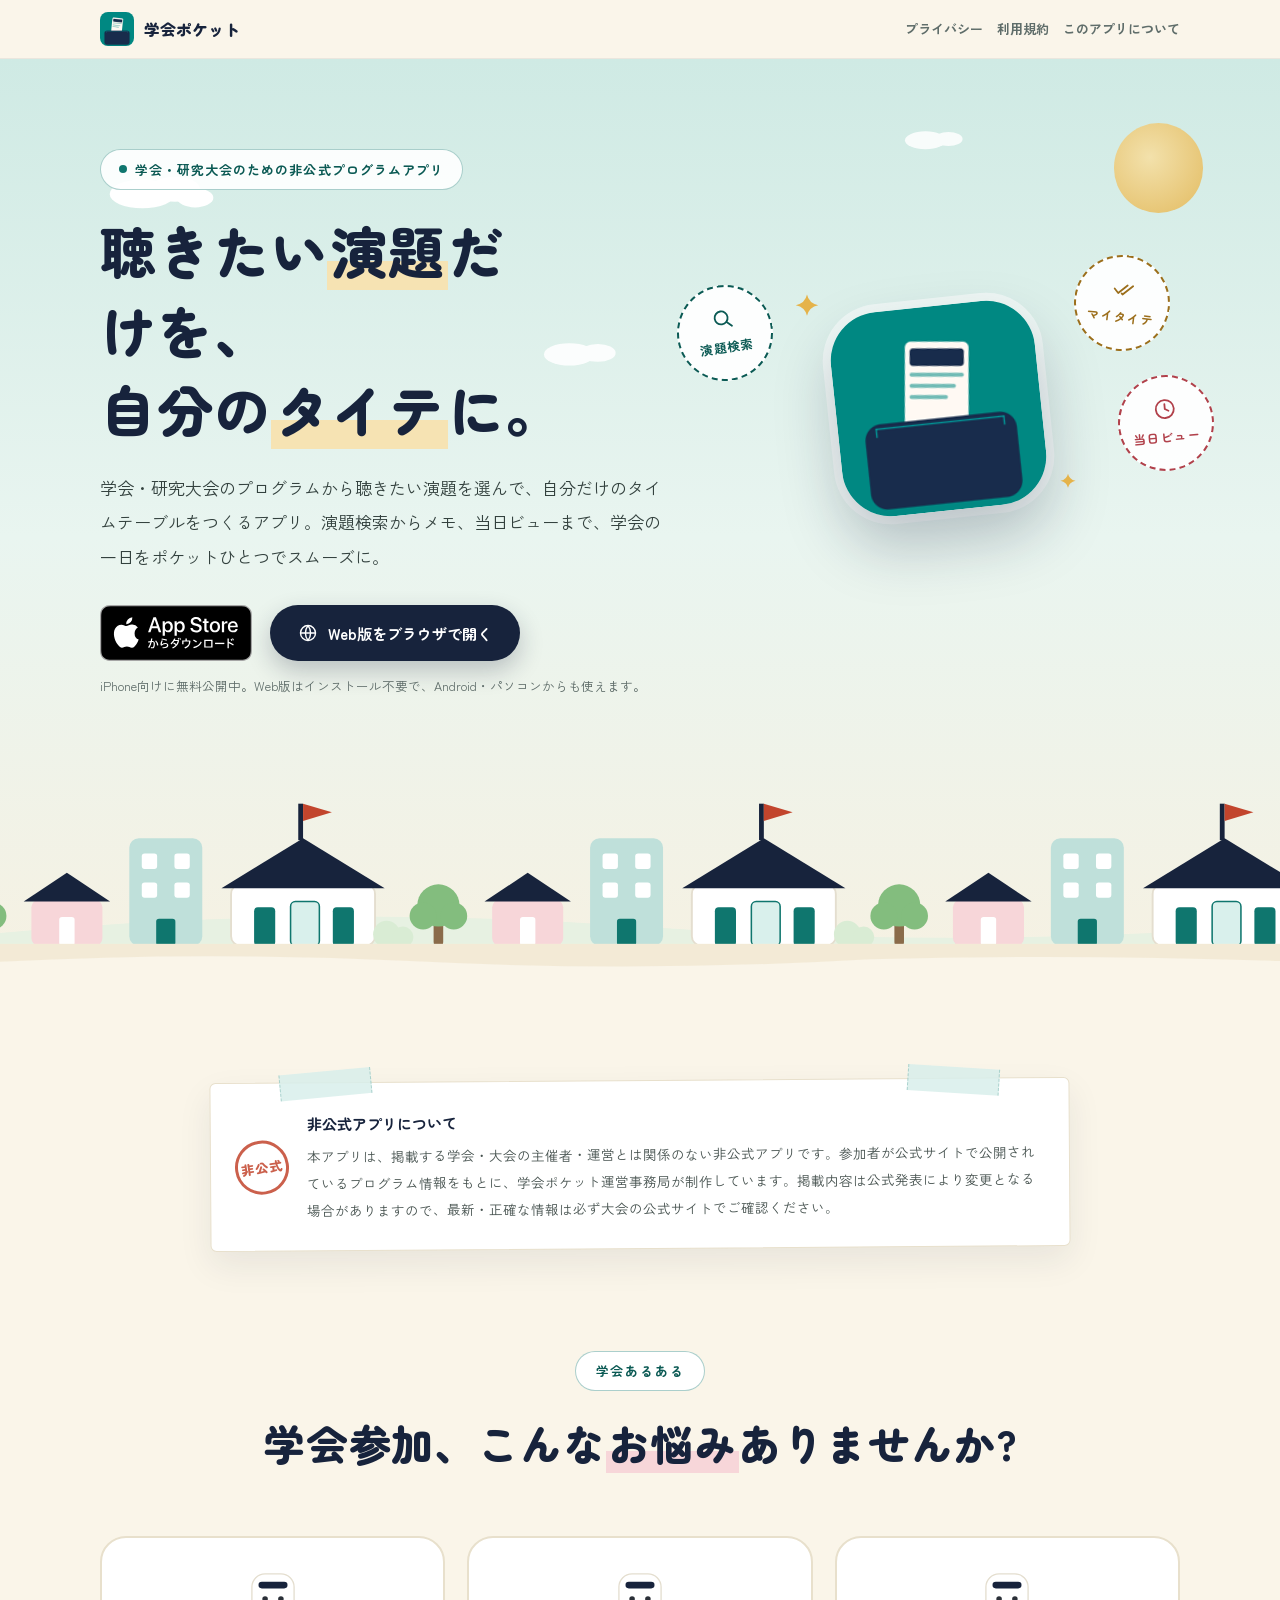
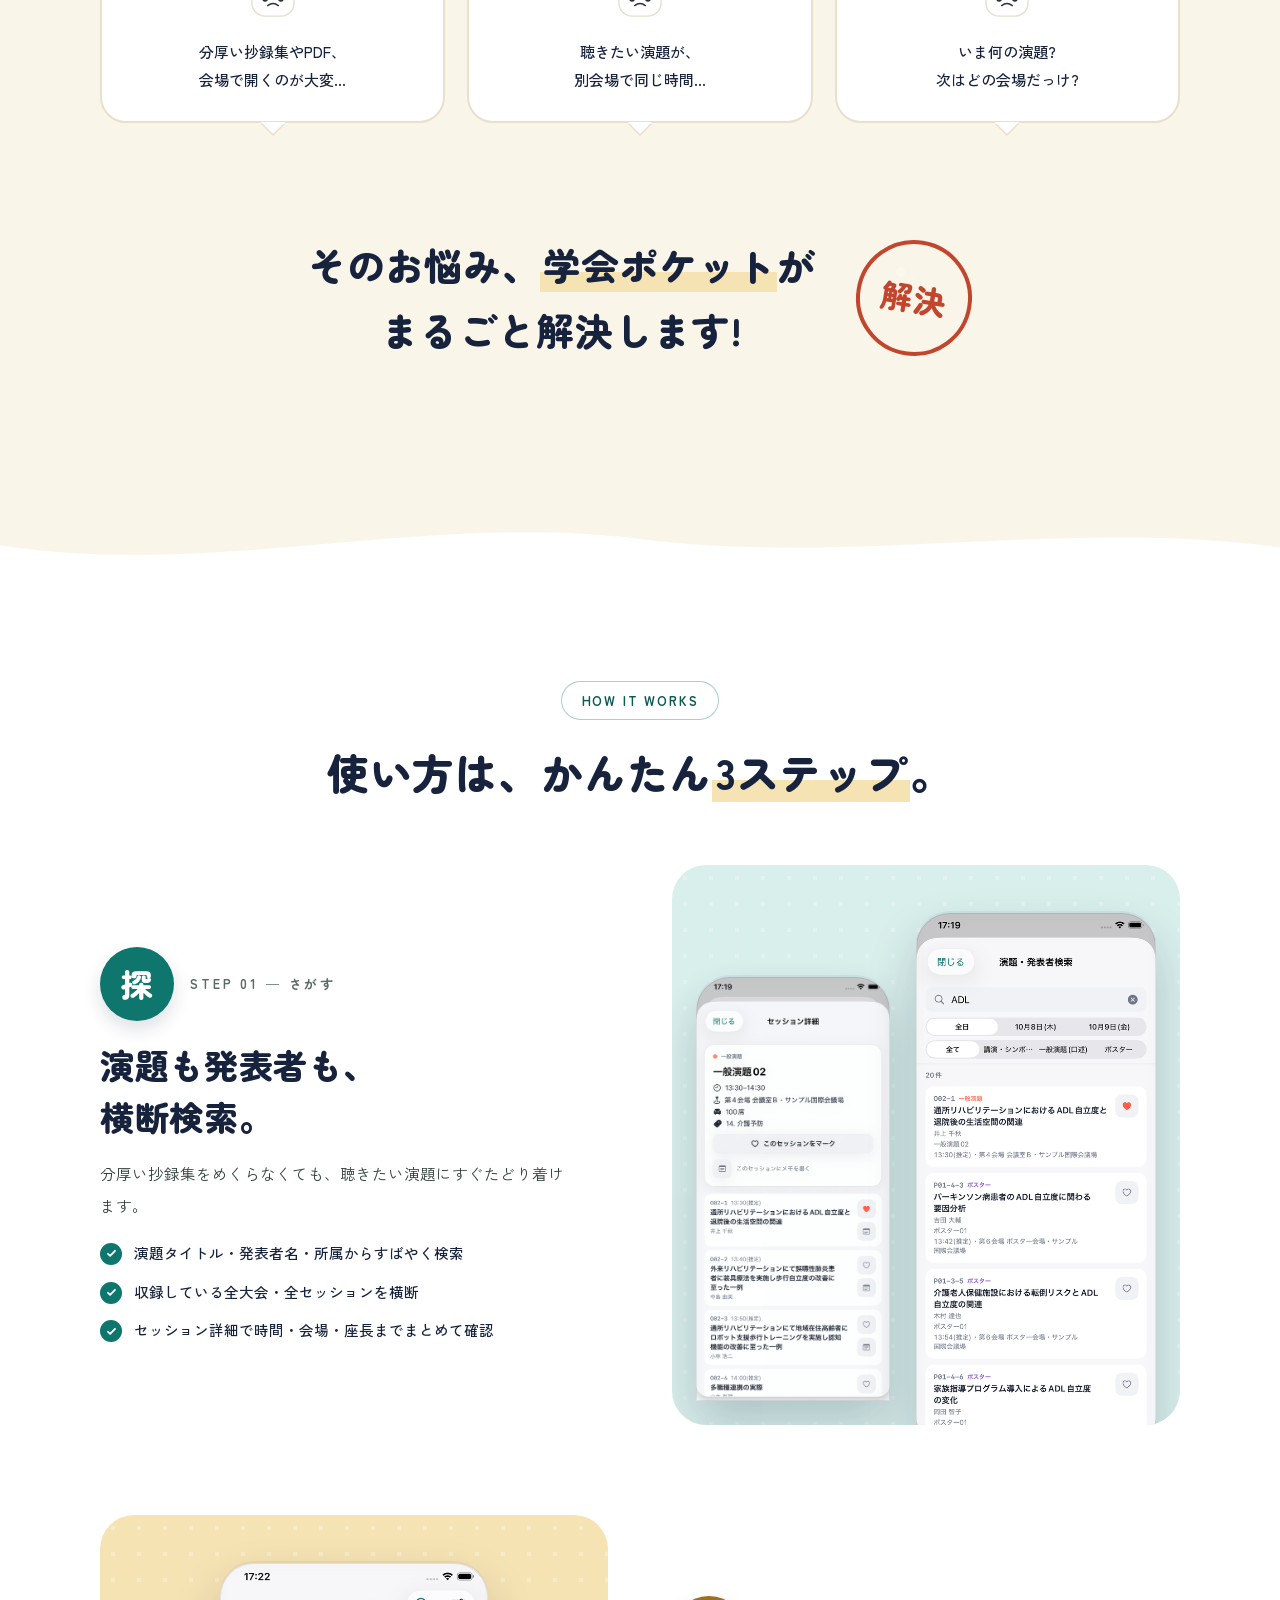
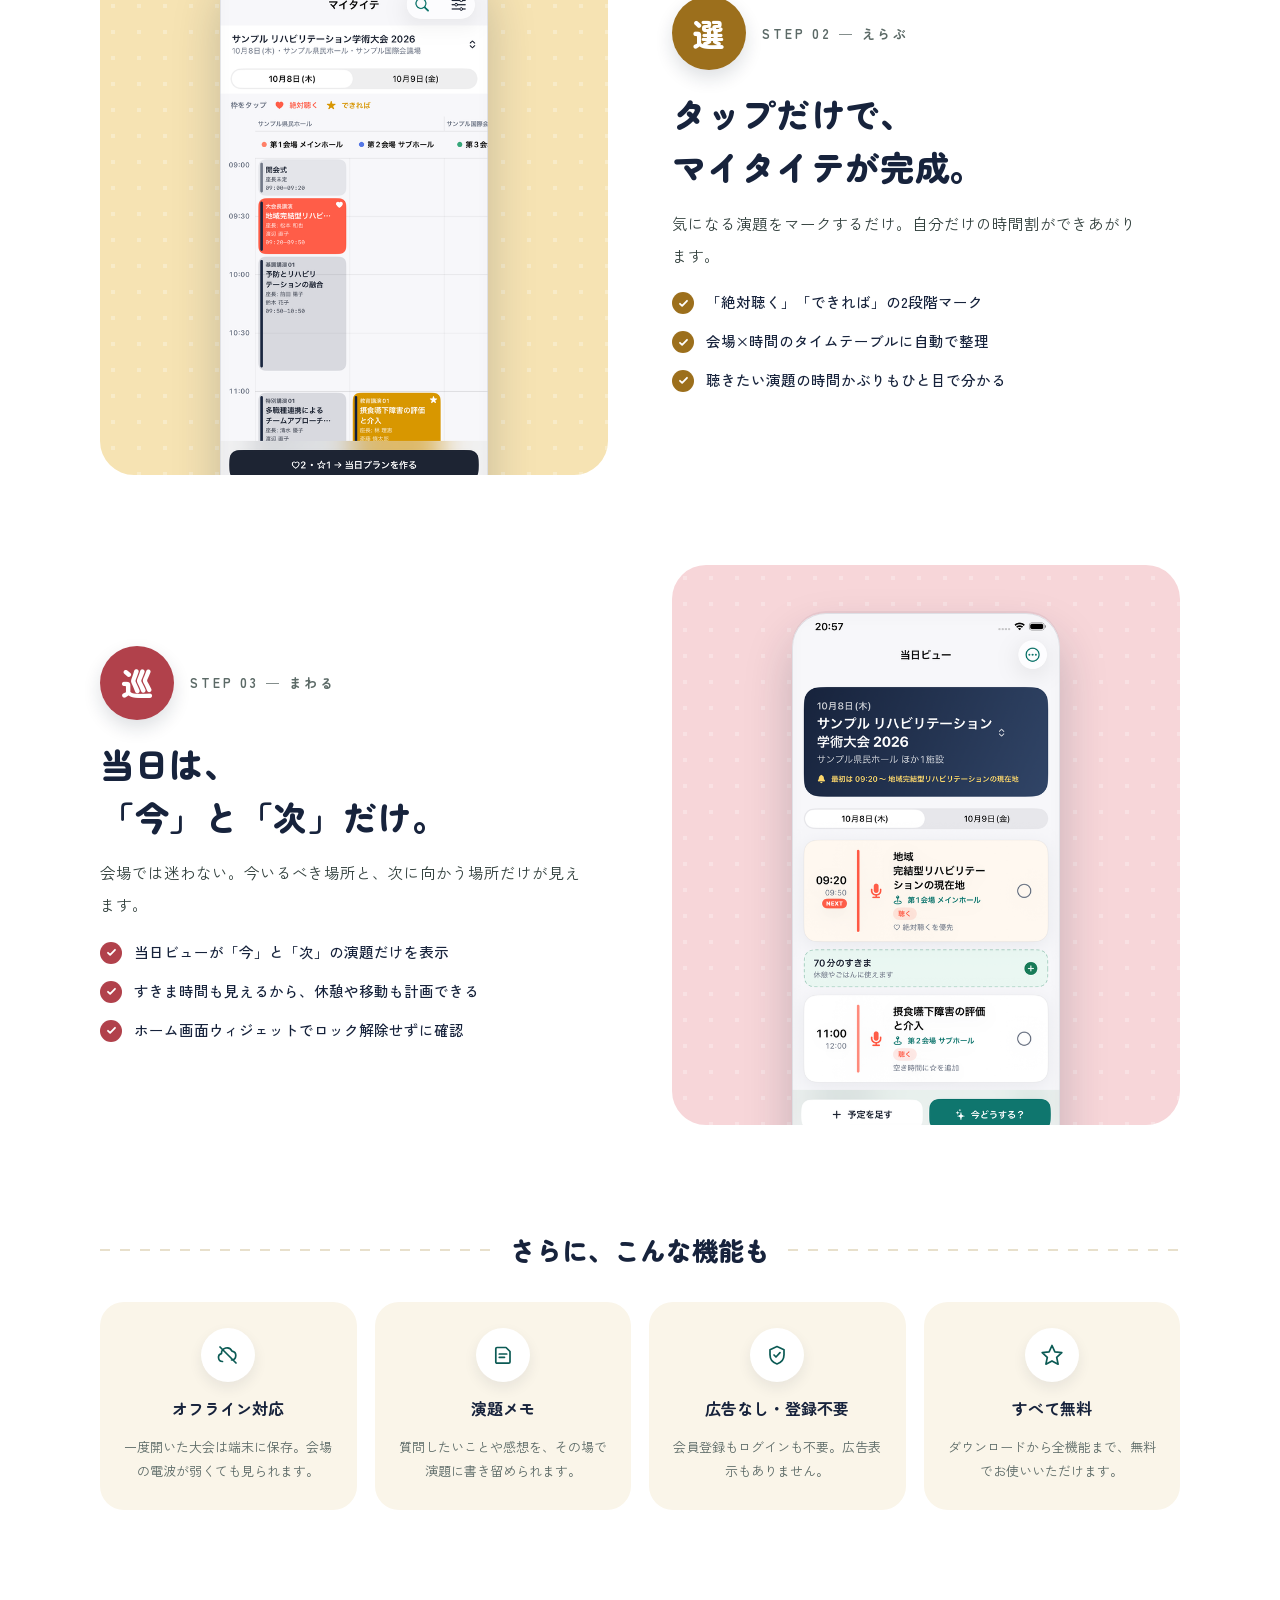
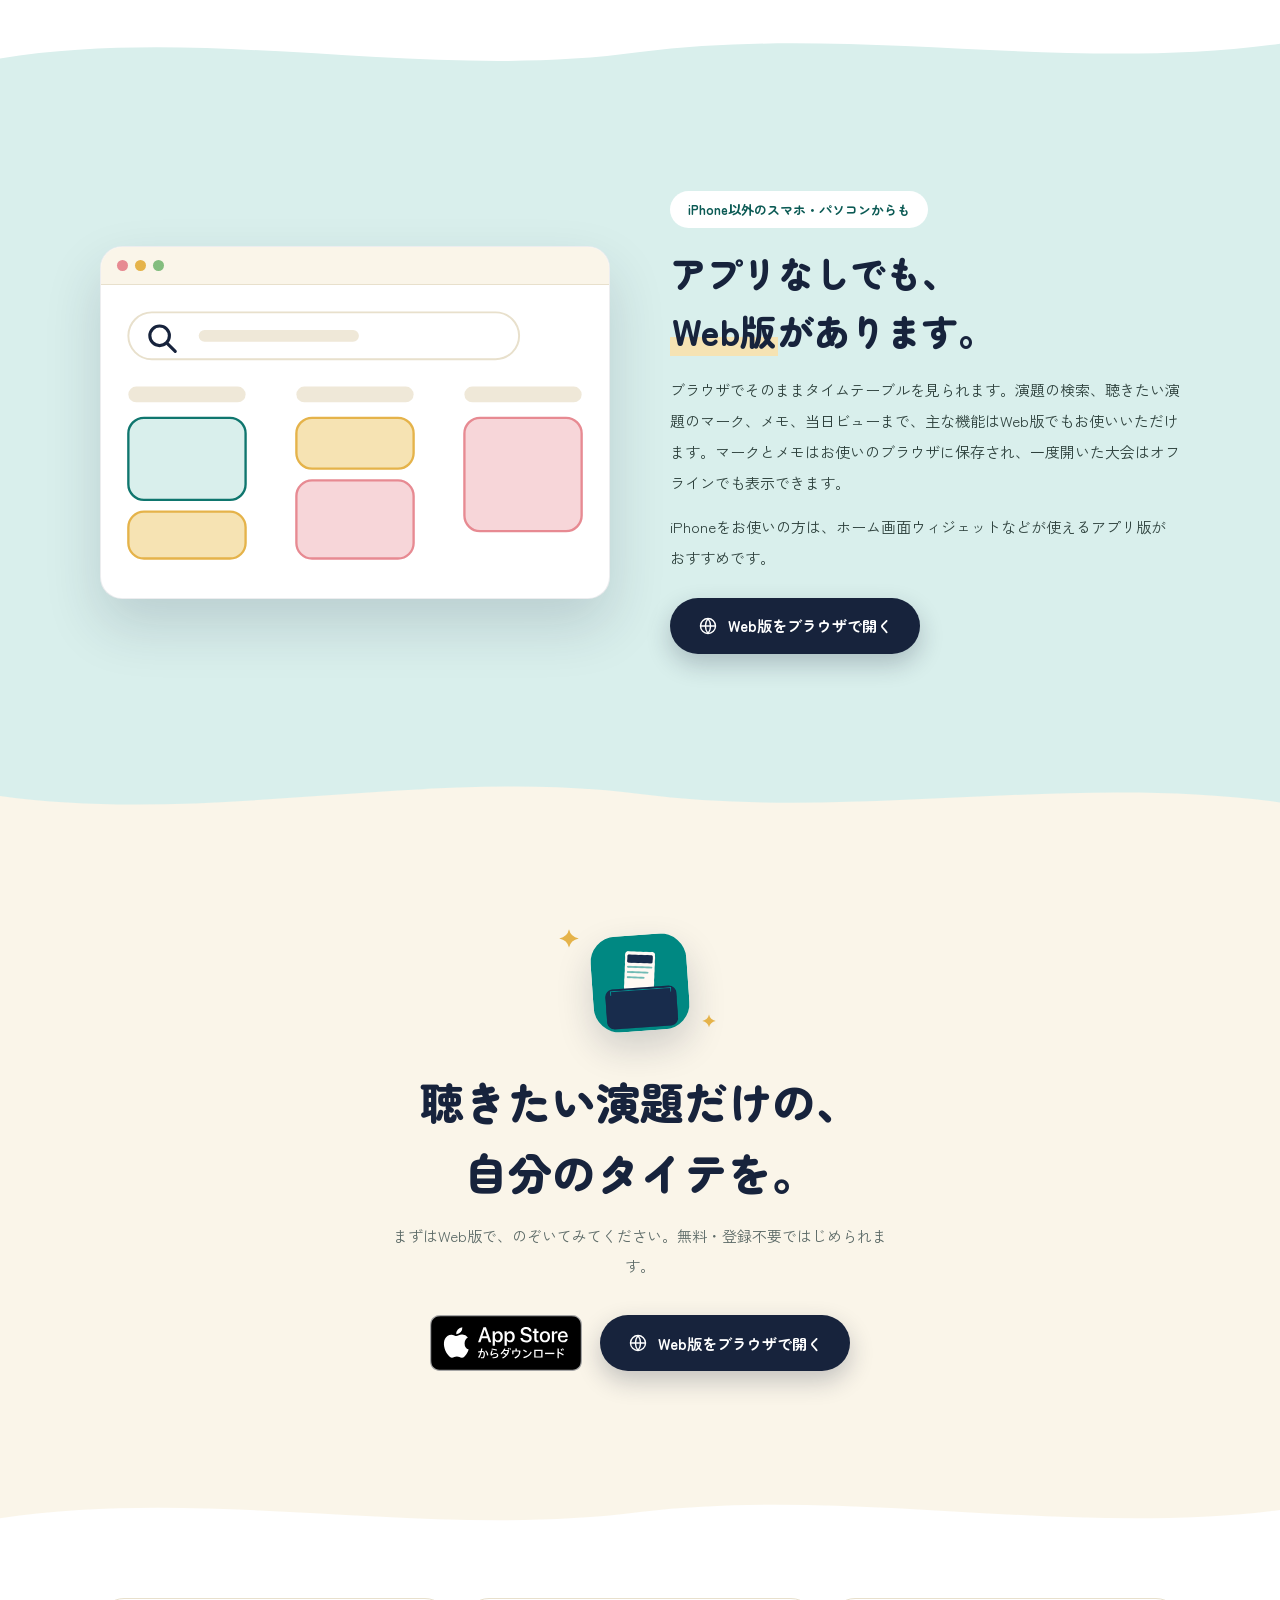
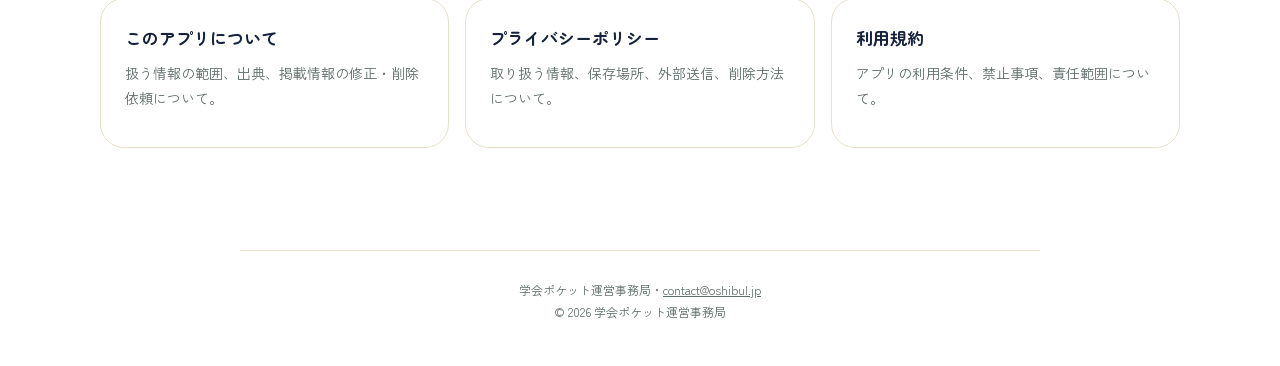
==== commit 5f9f4d7e: "LP: Claude Designの新デザインを適用(v7) - ヒーローを空グラデ+太陽・雲・街並みSVGの全幅シーンに変更 - 全幅バンド(空→クリーム→白→ペールティール→クリーム→白)を波形S" ====
--- a/gakkaipocket/index.html
+++ b/gakkaipocket/index.html
@@ -24,7 +24,7 @@
   <link rel="icon" href="assets/favicon-32.png" sizes="32x32">
   <link rel="icon" href="assets/favicon-64.png" sizes="64x64">
   <link rel="stylesheet" href="assets/styles.css?v=3">
-  <link rel="stylesheet" href="assets/landing.css?v=6">
+  <link rel="stylesheet" href="assets/landing.css?v=7">
 
   <!-- 見出し・本文用の Google Fonts(このLPで唯一の外部リソース) -->
   <link rel="preconnect" href="https://fonts.googleapis.com">
@@ -50,11 +50,7 @@
     "inLanguage": "ja",
     "image": "https://oshibul.jp/gakkaipocket/assets/ogp.png",
     "screenshot": "https://oshibul.jp/gakkaipocket/assets/shots/01-mytaite.png",
-    "offers": {
-      "@type": "Offer",
-      "price": "0",
-      "priceCurrency": "JPY"
-    },
+    "offers": { "@type": "Offer", "price": "0", "priceCurrency": "JPY" },
     "author": {
       "@type": "Organization",
       "name": "学会ポケット運営事務局",
@@ -76,374 +72,338 @@
     </div>
   </header>
 
-  <main class="container lp-main">
-
+  <main class="lp">
+
+    <!-- ============ ヒーロー ============ -->
     <section class="lp-hero">
-      <div class="lp-hero-scene" aria-hidden="true">
-        <svg class="lp-scene-bg" viewBox="0 0 1400 780" preserveAspectRatio="xMidYMid slice" focusable="false">
-          <!-- 空は .lp-hero-scene の背景グラデーションで表現し、ここには
-               丘から上の風景(雲・丘・木・会場・道)だけを描く。コンテナと
-               viewBoxのアスペクト比を一致させているため slice でも欠けない。 -->
-          <g class="lp-cloud lp-cloud-a" transform="translate(520 120)">
-            <ellipse cx="0" cy="0" rx="60" ry="24" fill="#ffffff"/>
-            <ellipse cx="-46" cy="8" rx="38" ry="18" fill="#ffffff"/>
-            <ellipse cx="48" cy="10" rx="42" ry="20" fill="#ffffff"/>
+      <div class="lp-sun" aria-hidden="true"></div>
+      <div class="lp-cloud lp-cloud-a" aria-hidden="true"><svg viewBox="0 0 120 44"><ellipse cx="42" cy="26" rx="34" ry="15" fill="currentColor"></ellipse><ellipse cx="76" cy="21" rx="26" ry="13" fill="currentColor"></ellipse><ellipse cx="97" cy="30" rx="19" ry="10" fill="currentColor"></ellipse></svg></div>
+      <div class="lp-cloud lp-cloud-b" aria-hidden="true"><svg viewBox="0 0 120 44"><ellipse cx="42" cy="26" rx="34" ry="15" fill="currentColor"></ellipse><ellipse cx="80" cy="24" rx="24" ry="12" fill="currentColor"></ellipse></svg></div>
+      <div class="lp-cloud lp-cloud-c" aria-hidden="true"><svg viewBox="0 0 120 44"><ellipse cx="46" cy="27" rx="32" ry="14" fill="currentColor"></ellipse><ellipse cx="82" cy="25" rx="22" ry="11" fill="currentColor"></ellipse></svg></div>
+
+      <div class="lp-wrap lp-hero-wrap">
+        <div class="lp-hero-copy">
+          <p class="lp-eyebrow">学会・研究大会のための非公式プログラムアプリ</p>
+          <h1><span class="lp-h1-line">聴きたい<span class="mk">演題</span>だけを、</span><span class="lp-h1-line">自分の<span class="mk">タイテ</span>に。</span></h1>
+          <p class="lp-hero-lead">学会・研究大会のプログラムから聴きたい演題を選んで、自分だけのタイムテーブルをつくるアプリ。演題検索からメモ、当日ビューまで、学会の一日をポケットひとつでスムーズに。</p>
+          <div class="lp-cta-row">
+            <a class="lp-badge-link" href="https://apps.apple.com/jp/app/id6794542143" target="_blank" rel="noopener">
+              <img src="assets/app-store-badge-ja.svg" alt="App Storeでダウンロード" width="163" height="56">
+            </a>
+            <a class="lp-web-btn" href="web/">
+              <svg viewBox="0 0 24 24" fill="none" stroke="currentColor" stroke-width="1.7" stroke-linecap="round" stroke-linejoin="round" aria-hidden="true"><circle cx="12" cy="12" r="9"></circle><line x1="3.2" y1="12" x2="20.8" y2="12"></line><path d="M12 3.2a14 14 0 0 1 0 17.6a14 14 0 0 1 0-17.6z"></path></svg>
+              <span>Web版をブラウザで開く</span>
+            </a>
+          </div>
+          <p class="lp-cta-note">iPhone向けに無料公開中。Web版はインストール不要で、Android・パソコンからも使えます。</p>
+        </div>
+
+        <div class="lp-hero-art" aria-hidden="true">
+          <div class="lp-stamp lp-stamp-a"><svg viewBox="0 0 24 24" fill="none" stroke="currentColor" stroke-width="1.8" stroke-linecap="round" stroke-linejoin="round"><circle cx="10.5" cy="10.5" r="6.5"></circle><line x1="20" y1="20" x2="15.3" y2="15.3"></line></svg><span>演題検索</span></div>
+          <div class="lp-stamp lp-stamp-b"><svg viewBox="0 0 24 24" fill="none" stroke="currentColor" stroke-width="1.8" stroke-linecap="round" stroke-linejoin="round"><path d="M3 12.5l4 4L15.5 8"></path><path d="M10.5 16.5l1 1L21 8"></path></svg><span>マイタイテ</span></div>
+          <div class="lp-stamp lp-stamp-c"><svg viewBox="0 0 24 24" fill="none" stroke="currentColor" stroke-width="1.8" stroke-linecap="round" stroke-linejoin="round"><circle cx="12" cy="12" r="9"></circle><path d="M12 7v5l3.5 2"></path></svg><span>当日ビュー</span></div>
+          <div class="lp-hero-icon">
+            <img src="assets/icon.png" alt="">
+            <svg class="lp-sparkle lp-hero-spark-l" viewBox="0 0 24 24"><path d="M12 2 Q13.5 9 21 10.5 Q13.5 12 12 19 Q10.5 12 3 10.5 Q10.5 9 12 2 Z" fill="currentColor"></path></svg>
+            <svg class="lp-sparkle lp-sparkle-b lp-hero-spark-r" viewBox="0 0 24 24"><path d="M12 2 Q13.5 9 21 10.5 Q13.5 12 12 19 Q10.5 12 3 10.5 Q10.5 9 12 2 Z" fill="currentColor"></path></svg>
+          </div>
+        </div>
+            
+      </div>
+
+      <!-- 街並み(全幅) -->
+      <div class="lp-town" aria-hidden="true">
+        <svg viewBox="0 0 1440 240" preserveAspectRatio="xMidYMax slice" focusable="false">
+          <path d="M0 198 Q 360 160 720 186 T 1440 180 L1440 240 L0 240 Z" fill="#e7f1e2"></path>
+          <g id="lp-tile">
+            <g transform="translate(30 206)">
+              <rect x="-5" y="-28" width="10" height="28" rx="4" fill="#8a6b4a"></rect>
+              <circle cx="0" cy="-42" r="22" fill="#83bd7e"></circle>
+              <circle cx="-16" cy="-31" r="14" fill="#83bd7e"></circle>
+              <circle cx="16" cy="-31" r="14" fill="#83bd7e"></circle>
+            </g>
+            <g transform="translate(86 206)">
+              <rect x="0" y="-48" width="74" height="48" rx="8" fill="#f7d6d9"></rect>
+              <path d="M-8 -46 L37 -76 L82 -46 Z" fill="#17233c"></path>
+              <rect x="29" y="-30" width="16" height="30" rx="3" fill="#fff"></rect>
+            </g>
+            <g transform="translate(188 206)">
+              <rect x="0" y="-112" width="76" height="112" rx="10" fill="#bfe0da"></rect>
+              <rect x="13" y="-96" width="16" height="16" rx="3" fill="#fff"></rect>
+              <rect x="47" y="-96" width="16" height="16" rx="3" fill="#fff"></rect>
+              <rect x="13" y="-66" width="16" height="16" rx="3" fill="#fff"></rect>
+              <rect x="47" y="-66" width="16" height="16" rx="3" fill="#fff"></rect>
+              <rect x="28" y="-28" width="20" height="28" rx="3" fill="#0f766e"></rect>
+            </g>
+            <g transform="translate(294 206)">
+              <rect x="0" y="-64" width="150" height="64" rx="10" fill="#ffffff" stroke="#e4decf" stroke-width="2"></rect>
+              <path d="M-10 -60 L75 -112 L160 -60 Z" fill="#17233c"></path>
+              <rect x="70" y="-148" width="5" height="38" fill="#17233c"></rect>
+              <path d="M75 -148 l30 9 -30 9z" fill="#c2452d"></path>
+              <rect x="24" y="-40" width="22" height="40" rx="4" fill="#0f766e"></rect>
+              <rect x="62" y="-46" width="30" height="46" rx="5" fill="#d9f0ec" stroke="#0f766e" stroke-width="1.6"></rect>
+              <rect x="106" y="-40" width="22" height="40" rx="4" fill="#0f766e"></rect>
+            </g>
+            <g transform="translate(456 206)">
+              <circle cx="0" cy="-12" r="14" fill="#d9ecd4"></circle>
+              <circle cx="17" cy="-9" r="11" fill="#d9ecd4"></circle>
+            </g>
           </g>
-          <g class="lp-cloud lp-cloud-b" transform="translate(860 84)">
-            <ellipse cx="0" cy="0" rx="46" ry="18" fill="#ffffff"/>
-            <ellipse cx="40" cy="6" rx="30" ry="14" fill="#ffffff"/>
-          </g>
-          <g class="lp-cloud lp-cloud-c" transform="translate(660 200)">
-            <ellipse cx="0" cy="0" rx="38" ry="15" fill="#ffffff"/>
-            <ellipse cx="32" cy="6" rx="24" ry="12" fill="#ffffff"/>
-          </g>
-          <!-- 丘(二層のクリーム色) -->
-          <path d="M0 560 Q300 500 650 535 T1400 545 V780 H0 Z" fill="#f3ead6"/>
-          <path d="M0 620 Q220 560 480 590 T900 585 Q1000 600 1120 598 T1400 615 V780 H0 Z" fill="#faf5e9"/>
-          <!-- 丸っこい木 -->
-          <g transform="translate(640 555)">
-            <rect x="-6" y="34" width="12" height="52" rx="5" fill="#8a6b4a"/>
-            <circle cx="0" cy="16" r="40" fill="#83bd7e"/>
-            <circle cx="-27" cy="34" r="26" fill="#83bd7e"/>
-            <circle cx="29" cy="34" r="26" fill="#83bd7e"/>
-          </g>
-          <!-- マスコットから会場へ伸びる道 -->
-          <path d="M650 780 C740 690 800 650 850 620 S 950 600 990 595" fill="none" stroke="#ffffff" stroke-width="34" stroke-linecap="round"/>
-          <path d="M650 780 C740 690 800 650 850 620 S 950 600 990 595" fill="none" stroke="#e4decf" stroke-width="2.5" stroke-dasharray="2 14" stroke-linecap="round"/>
-          <!-- 学会会場(紺屋根のコンベンションホール+旗)。完全な形で描き、
-               地平線(丘)の上に据える -->
-          <g transform="translate(1010 470)">
-            <rect x="-90" y="40" width="180" height="90" rx="14" fill="#ffffff" stroke="#e4decf" stroke-width="2"/>
-            <path d="M-104 44 L0 -28 L104 44 Z" fill="#17233c"/>
-            <rect x="-14" y="-70" width="6" height="46" fill="#17233c"/>
-            <path d="M-8 -70 L34 -58 L-8 -46 Z" fill="#c2452d"/>
-            <rect x="-64" y="72" width="26" height="58" rx="4" fill="#0f766e"/>
-            <rect x="-24" y="60" width="48" height="70" rx="6" fill="#d9f0ec" stroke="#0f766e" stroke-width="2"/>
-            <rect x="38" y="72" width="26" height="58" rx="4" fill="#0f766e"/>
-          </g>
+          <use href="#lp-tile" x="480"></use>
+          <use href="#lp-tile" x="960"></use>
+          <rect x="0" y="204" width="1440" height="36" fill="#f3ead6"></rect>
+          <path d="M0 226 Q 240 210 480 222 T 960 220 Q 1200 214 1440 224 L1440 240 L0 240 Z" fill="#faf5e9"></path>
         </svg>
-
-        <div class="lp-chip lp-chip-star" style="--lp-chip-x:50%; --lp-chip-y:16%;">
-          <svg viewBox="0 0 24 24" fill="currentColor" aria-hidden="true"><path d="M12 2.5l2.9 6.3 6.9.8-5.1 4.8 1.4 6.8L12 17.9l-6.1 3.3 1.4-6.8-5.1-4.8 6.9-.8z"/></svg>
-        </div>
-        <div class="lp-chip lp-chip-search" style="--lp-chip-x:87%; --lp-chip-y:36%;">
-          <svg viewBox="0 0 24 24" fill="none" stroke="currentColor" stroke-width="1.8" stroke-linecap="round" stroke-linejoin="round" aria-hidden="true"><circle cx="10.5" cy="10.5" r="6.5"></circle><line x1="20" y1="20" x2="15.3" y2="15.3"></line></svg>
-        </div>
-        <div class="lp-chip lp-chip-clock" style="--lp-chip-x:48%; --lp-chip-y:58%;">
-          <svg viewBox="0 0 24 24" fill="none" stroke="currentColor" stroke-width="1.8" stroke-linecap="round" stroke-linejoin="round" aria-hidden="true"><circle cx="12" cy="12" r="9"></circle><path d="M12 7v5l3.5 2"></path></svg>
-        </div>
-        <div class="lp-chip lp-chip-memo" style="--lp-chip-x:86%; --lp-chip-y:66%;">
-          <svg viewBox="0 0 24 24" fill="none" stroke="currentColor" stroke-width="1.8" stroke-linecap="round" stroke-linejoin="round" aria-hidden="true"><path d="M6 4.5h9l4 4V19a1.2 1.2 0 0 1-1.2 1.2H6A1.2 1.2 0 0 1 4.8 19V5.7A1.2 1.2 0 0 1 6 4.5z"></path><line x1="8.3" y1="11" x2="15.7" y2="11"></line><line x1="8.3" y1="14.3" x2="13.5" y2="14.3"></line></svg>
-        </div>
-
-        <div class="lp-mascot-wrap">
-          <svg class="lp-mascot" viewBox="0 0 220 220" aria-hidden="true">
-            <!-- 紙キャラ(ポケットの後ろから顔を出す) -->
-            <g transform="rotate(-5 110 80)">
-              <rect x="72" y="30" width="76" height="100" rx="12" fill="#fff" stroke="#e4decf" stroke-width="2"/>
-              <rect x="80" y="42" width="60" height="13" rx="5" fill="#17233c"/>
-              <circle cx="95" cy="80" r="5" fill="#2b3038"/>
-              <circle cx="125" cy="80" r="5" fill="#2b3038"/>
-              <circle cx="87" cy="91" r="5.5" fill="#f2a9ad" opacity="0.65"/>
-              <circle cx="133" cy="91" r="5.5" fill="#f2a9ad" opacity="0.65"/>
-              <path d="M102 90 q8 7 16 0" stroke="#2b3038" stroke-width="2.4" stroke-linecap="round" fill="none"/>
-              <rect x="86" y="104" width="48" height="5" rx="2.5" fill="#0f766e" opacity="0.5"/>
-              <rect x="86" y="113" width="34" height="5" rx="2.5" fill="#0f766e" opacity="0.5"/>
-            </g>
-            <!-- ポケット本体(紙の前面に重なる) -->
-            <rect x="40" y="118" width="140" height="76" rx="26" fill="#17233c"/>
-            <path d="M56 132 h108" stroke="#fff" stroke-width="2" stroke-dasharray="1 7" stroke-linecap="round" opacity="0.35"/>
-            <!-- 手(ポケットのふちを掴む) -->
-            <circle cx="66" cy="121" r="8" fill="#fff" stroke="#e4decf" stroke-width="2"/>
-            <circle cx="154" cy="121" r="8" fill="#fff" stroke="#e4decf" stroke-width="2"/>
-            <!-- きらめき -->
-            <path class="lp-sparkle lp-sparkle-a" d="M176 30 l3.5 8 8 3.5 -8 3.5 -3.5 8 -3.5 -8 -8 -3.5 8 -3.5z" fill="#e5b34a"/>
-            <path class="lp-sparkle lp-sparkle-b" d="M52 48 l2.2 5 5 2.2 -5 2.2 -2.2 5 -2.2 -5 -5 -2.2 5 -2.2z" fill="#e5b34a" opacity="0.8"/>
-          </svg>
-        </div>
-
-        <div class="lp-vert-banners">
-          <span class="lp-vert-banner lp-vert-banner-navy">聴きたい演題だけを、</span>
-          <span class="lp-vert-banner lp-vert-banner-gold">自分のタイテに。</span>
-        </div>
-      </div>
-
-      <div class="lp-hero-panel">
-        <p class="lp-eyebrow">学会・研究大会向け　非公式プログラムアプリ</p>
-        <div class="lp-name">
-          <img class="lp-name-icon" src="assets/icon.png" alt="">
-          <h1>学会ポケット</h1>
-        </div>
-        <p class="lp-hero-lead">学会・研究大会のプログラムから聴きたい演題を選んで、自分だけのタイムテーブルをつくるアプリ。演題メモや当日ビューまで、学会参加の当日をスムーズにします。</p>
-        <div class="lp-store">
-          <a class="lp-badge-link" href="https://apps.apple.com/jp/app/id6794542143" target="_blank" rel="noopener">
-            <img src="assets/app-store-badge-ja.svg" alt="App Storeでダウンロード" width="163" height="60">
-          </a>
-          <p class="lp-store-note">iPhone向けに無料で公開中です。</p>
-        </div>
-        <div class="lp-web-cta">
-          <a class="lp-web-btn" href="web/">
-            <svg viewBox="0 0 24 24" fill="none" stroke="currentColor" stroke-width="1.7" stroke-linecap="round" stroke-linejoin="round" aria-hidden="true"><circle cx="12" cy="12" r="9"></circle><line x1="3.2" y1="12" x2="20.8" y2="12"></line><path d="M12 3.2a14 14 0 0 1 0 17.6a14 14 0 0 1 0-17.6z"></path></svg>
-            <span>Web版をブラウザで開く</span>
-          </a>
-          <p class="lp-web-note">インストール不要。iPhone以外のスマートフォンやパソコンからも、いますぐご覧いただけます。</p>
-        </div>
       </div>
     </section>
 
-    <div class="lp-notice">
-      <span class="lp-notice-tape lp-notice-tape-l" aria-hidden="true"></span>
-      <span class="lp-notice-tape lp-notice-tape-r" aria-hidden="true"></span>
-      <span class="lp-notice-stamp" aria-hidden="true">非公式</span>
-      <svg class="lp-notice-icon" viewBox="0 0 24 24" fill="none" stroke="currentColor" stroke-width="1.7" stroke-linecap="round" stroke-linejoin="round" aria-hidden="true">
-        <circle cx="12" cy="12" r="9"></circle>
-        <line x1="12" y1="8" x2="12" y2="13"></line>
-        <line x1="12" y1="16.2" x2="12" y2="16.3"></line>
-      </svg>
-      <p>
-        <strong>非公式アプリについて</strong>
-        本アプリは、掲載する学会・大会の主催者・運営とは関係のない非公式アプリです。参加者が公式サイトで公開されているプログラム情報をもとに、学会ポケット運営事務局が制作しています。掲載内容は公式発表により変更となる場合がありますので、最新・正確な情報は必ず大会の公式サイトでご確認ください。
-      </p>
-    </div>
-
-    <section class="lp-section lp-worries" aria-labelledby="lp-worries-title">
-      <h2 id="lp-worries-title" class="lp-worries-title">学会参加、こんな経験ありませんか?</h2>
-
-      <ul class="lp-bubbles">
-        <li class="lp-bubble lp-bubble-leaf lp-reveal">
-          <svg class="lp-mini-face" viewBox="-8 -8 88 88" aria-hidden="true">
-            <rect x="4" y="4" width="64" height="64" rx="20" fill="#fff" stroke="#e4decf" stroke-width="2"/>
-            <rect x="14" y="16" width="44" height="10" rx="5" fill="#17233c"/>
-            <circle cx="24" cy="42" r="4.2" fill="#2b3038"/>
-            <circle cx="48" cy="42" r="4.2" fill="#2b3038"/>
-            <circle cx="18" cy="50" r="4.4" fill="#f2a9ad" opacity="0.65"/>
-            <circle cx="54" cy="50" r="4.4" fill="#f2a9ad" opacity="0.65"/>
-            <path d="M30 49 q6 5.5 12 0" stroke="#2b3038" stroke-width="2.2" stroke-linecap="round" fill="none"/>
-          </svg>
-          <p>分厚い抄録集やPDF、会場で開くのが大変…</p>
-        </li>
-        <li class="lp-bubble lp-bubble-gold lp-reveal">
-          <svg class="lp-mini-face" viewBox="-8 -8 88 88" aria-hidden="true">
-            <rect x="4" y="4" width="64" height="64" rx="20" fill="#fff" stroke="#e4decf" stroke-width="2"/>
-            <rect x="14" y="16" width="44" height="10" rx="5" fill="#17233c"/>
-            <circle cx="24" cy="42" r="4.2" fill="#2b3038"/>
-            <circle cx="48" cy="42" r="4.2" fill="#2b3038"/>
-            <circle cx="18" cy="50" r="4.4" fill="#f2a9ad" opacity="0.65"/>
-            <circle cx="54" cy="50" r="4.4" fill="#f2a9ad" opacity="0.65"/>
-            <path d="M30 49 q6 5.5 12 0" stroke="#2b3038" stroke-width="2.2" stroke-linecap="round" fill="none"/>
-          </svg>
-          <p>聴きたい演題が、別会場で同じ時間…</p>
-        </li>
-        <li class="lp-bubble lp-bubble-coral lp-reveal">
-          <svg class="lp-mini-face" viewBox="-8 -8 88 88" aria-hidden="true">
-            <rect x="4" y="4" width="64" height="64" rx="20" fill="#fff" stroke="#e4decf" stroke-width="2"/>
-            <rect x="14" y="16" width="44" height="10" rx="5" fill="#17233c"/>
-            <circle cx="24" cy="42" r="4.2" fill="#2b3038"/>
-            <circle cx="48" cy="42" r="4.2" fill="#2b3038"/>
-            <circle cx="18" cy="50" r="4.4" fill="#f2a9ad" opacity="0.65"/>
-            <circle cx="54" cy="50" r="4.4" fill="#f2a9ad" opacity="0.65"/>
-            <path d="M30 49 q6 5.5 12 0" stroke="#2b3038" stroke-width="2.2" stroke-linecap="round" fill="none"/>
-          </svg>
-          <p>いま何の演題? 次はどの会場だっけ?</p>
-        </li>
-      </ul>
-
-      <p class="lp-hanko"><span>学会ポケットで<br>解決!</span></p>
-    </section>
-
-    <section class="lp-section lp-steps" aria-labelledby="lp-steps-title">
-      <header class="lp-section-head">
-        <span class="lp-section-eyebrow">HOW IT WORKS</span>
-        <h2 id="lp-steps-title" class="lp-section-title">使い方は、かんたん3ステップ。</h2>
-      </header>
-
-      <ol class="lp-step-list">
-        <li class="lp-step lp-step-teal lp-reveal">
-          <div class="lp-step-copy">
-            <div class="lp-step-head">
-              <span class="lp-step-kanji" aria-hidden="true">探</span>
-              <span class="lp-step-num">01</span>
+    <!-- ============ 非公式notice+お悩み ============ -->
+    <div class="lp-band lp-band-cream">
+      <section class="lp-section-pad" style="padding-bottom: 0;">
+        <div class="lp-notice">
+          <span class="lp-notice-tape lp-notice-tape-l" aria-hidden="true"></span>
+          <span class="lp-notice-tape lp-notice-tape-r" aria-hidden="true"></span>
+          <span class="lp-notice-stamp" aria-hidden="true">非公式</span>
+          <p style="margin: 0;">
+            <strong>非公式アプリについて</strong>
+            本アプリは、掲載する学会・大会の主催者・運営とは関係のない非公式アプリです。参加者が公式サイトで公開されているプログラム情報をもとに、学会ポケット運営事務局が制作しています。掲載内容は公式発表により変更となる場合がありますので、最新・正確な情報は必ず大会の公式サイトでご確認ください。
+          </p>
+        </div>
+      </section>
+
+      <section class="lp-section-pad" aria-labelledby="lp-worries-title">
+        <div class="lp-wrap">
+          <header class="lp-head">
+            <span class="lp-head-badge">学会あるある</span>
+            <h2 id="lp-worries-title">学会参加、こんな<span class="mk-coral">お悩み</span>ありませんか?</h2>
+          </header>
+
+          <ul class="lp-bubbles">
+            <li class="lp-bubble lp-reveal">
+              <svg class="lp-mini-face" viewBox="-8 -8 88 88" aria-hidden="true">
+                <rect x="4" y="4" width="64" height="64" rx="20" fill="#fff" stroke="#e4decf" stroke-width="2"></rect>
+                <rect x="14" y="16" width="44" height="10" rx="5" fill="#17233c"></rect>
+                <circle cx="24" cy="42" r="4.2" fill="#2b3038"></circle>
+                <circle cx="48" cy="42" r="4.2" fill="#2b3038"></circle>
+                <path d="M28 52 q8 -6 16 0" stroke="#2b3038" stroke-width="2.2" stroke-linecap="round" fill="none"></path>
+              </svg>
+              <p>分厚い抄録集やPDF、<br>会場で開くのが大変…</p>
+            </li>
+            <li class="lp-bubble lp-reveal">
+              <svg class="lp-mini-face" viewBox="-8 -8 88 88" aria-hidden="true">
+                <rect x="4" y="4" width="64" height="64" rx="20" fill="#fff" stroke="#e4decf" stroke-width="2"></rect>
+                <rect x="14" y="16" width="44" height="10" rx="5" fill="#17233c"></rect>
+                <circle cx="24" cy="42" r="4.2" fill="#2b3038"></circle>
+                <circle cx="48" cy="42" r="4.2" fill="#2b3038"></circle>
+                <path d="M28 52 q8 -6 16 0" stroke="#2b3038" stroke-width="2.2" stroke-linecap="round" fill="none"></path>
+              </svg>
+              <p>聴きたい演題が、<br>別会場で同じ時間…</p>
+            </li>
+            <li class="lp-bubble lp-reveal">
+              <svg class="lp-mini-face" viewBox="-8 -8 88 88" aria-hidden="true">
+                <rect x="4" y="4" width="64" height="64" rx="20" fill="#fff" stroke="#e4decf" stroke-width="2"></rect>
+                <rect x="14" y="16" width="44" height="10" rx="5" fill="#17233c"></rect>
+                <circle cx="24" cy="42" r="4.2" fill="#2b3038"></circle>
+                <circle cx="48" cy="42" r="4.2" fill="#2b3038"></circle>
+                <path d="M28 52 q8 -6 16 0" stroke="#2b3038" stroke-width="2.2" stroke-linecap="round" fill="none"></path>
+              </svg>
+              <p>いま何の演題?<br>次はどの会場だっけ?</p>
+            </li>
+          </ul>
+
+          <div class="lp-solve lp-reveal">
+            <p class="lp-solve-copy">そのお悩み、<span class="mk">学会ポケット</span>が<br>まるごと解決します!</p>
+            <span class="lp-hanko-seal" aria-hidden="true">解決</span>
+          </div>
+        </div>
+      </section>
+    </div>
+
+    <svg class="lp-wave" viewBox="0 0 1440 72" preserveAspectRatio="none" aria-hidden="true" style="background: #faf5e9;"><path d="M0 40 C 240 72 480 8 720 34 C 960 60 1200 14 1440 42 L1440 72 L0 72 Z" fill="#ffffff"></path></svg>
+
+    <!-- ============ 使い方3ステップ ============ -->
+    <div class="lp-band lp-band-white">
+      <section class="lp-section-pad" aria-labelledby="lp-steps-title">
+        <div class="lp-wrap">
+          <header class="lp-head">
+            <span class="lp-head-badge">HOW IT WORKS</span>
+            <h2 id="lp-steps-title">使い方は、かんたん<span class="mk">3ステップ</span>。</h2>
+          </header>
+
+          <ol class="lp-step-list">
+            <li class="lp-step lp-step-teal lp-reveal">
+              <div class="lp-step-copy">
+                <div class="lp-step-head">
+                  <span class="lp-step-badge" aria-hidden="true">探</span>
+                  <span class="lp-step-num">STEP 01 ─ さがす</span>
+                </div>
+                <h3>演題も発表者も、<br>横断検索。</h3>
+                <p class="lp-step-lead">分厚い抄録集をめくらなくても、聴きたい演題にすぐたどり着けます。</p>
+                <ul class="lp-checks">
+                  <li>演題タイトル・発表者名・所属からすばやく検索</li>
+                  <li>収録している全大会・全セッションを横断</li>
+                  <li>セッション詳細で時間・会場・座長までまとめて確認</li>
+                </ul>
+              </div>
+              <div class="lp-step-art">
+                <div class="lp-shot-panel">
+                  <div class="lp-phone lp-phone-back"><img src="assets/shots/phone-02.png" width="468" height="1021" alt="セッション詳細画面。セッション内の演題一覧と発表者名、時間帯が確認できる"></div>
+                  <div class="lp-phone"><img src="assets/shots/phone-04.png" width="468" height="1021" alt="検索画面。演題タイトルや発表者名からすばやく検索できる"></div>
+                </div>
+              </div>
+            </li>
+
+            <li class="lp-step lp-step-gold lp-reveal">
+              <div class="lp-step-copy">
+                <div class="lp-step-head">
+                  <span class="lp-step-badge" aria-hidden="true">選</span>
+                  <span class="lp-step-num">STEP 02 ─ えらぶ</span>
+                </div>
+                <h3>タップだけで、<br>マイタイテが完成。</h3>
+                <p class="lp-step-lead">気になる演題をマークするだけ。自分だけの時間割ができあがります。</p>
+                <ul class="lp-checks">
+                  <li>「絶対聴く」「できれば」の2段階マーク</li>
+                  <li>会場×時間のタイムテーブルに自動で整理</li>
+                  <li>聴きたい演題の時間かぶりもひと目で分かる</li>
+                </ul>
+              </div>
+              <div class="lp-step-art">
+                <div class="lp-shot-panel">
+                  <div class="lp-phone"><img src="assets/shots/phone-01.png" width="468" height="1021" alt="マイタイテ画面。マークした演題だけが自分の時間割としてまとまって表示されている"></div>
+                </div>
+              </div>
+            </li>
+
+            <li class="lp-step lp-step-coral lp-reveal">
+              <div class="lp-step-copy">
+                <div class="lp-step-head">
+                  <span class="lp-step-badge" aria-hidden="true">巡</span>
+                  <span class="lp-step-num">STEP 03 ─ まわる</span>
+                </div>
+                <h3>当日は、<br>「今」と「次」だけ。</h3>
+                <p class="lp-step-lead">会場では迷わない。今いるべき場所と、次に向かう場所だけが見えます。</p>
+                <ul class="lp-checks">
+                  <li>当日ビューが「今」と「次」の演題だけを表示</li>
+                  <li>すきま時間も見えるから、休憩や移動も計画できる</li>
+                  <li>ホーム画面ウィジェットでロック解除せずに確認</li>
+                </ul>
+              </div>
+              <div class="lp-step-art">
+                <div class="lp-shot-panel">
+                  <div class="lp-phone"><img src="assets/shots/phone-03.png" width="468" height="1021" alt="当日ビュー画面。今の演題と次の演題がひと目でわかる"></div>
+                </div>
+              </div>
+            </li>
+          </ol>
+
+          <div class="lp-extra">
+            <h3 class="lp-extra-title"><span>さらに、こんな機能も</span></h3>
+            <ul class="lp-extra-grid">
+              <li class="lp-extra-card lp-reveal">
+                <span class="lp-extra-icon"><svg viewBox="0 0 24 24" fill="none" stroke="currentColor" stroke-width="1.7" stroke-linecap="round" stroke-linejoin="round"><path d="M6.5 18.5a4 4 0 0 1-1-7.87A5.5 5.5 0 0 1 16 8.06 4.5 4.5 0 0 1 15.5 17"></path><line x1="4" y1="4" x2="20" y2="20"></line></svg></span>
+                <h4>オフライン対応</h4>
+                <p>一度開いた大会は端末に保存。会場の電波が弱くても見られます。</p>
+              </li>
+              <li class="lp-extra-card lp-reveal">
+                <span class="lp-extra-icon"><svg viewBox="0 0 24 24" fill="none" stroke="currentColor" stroke-width="1.7" stroke-linecap="round" stroke-linejoin="round"><path d="M6 4.5h9l4 4V19a1.2 1.2 0 0 1-1.2 1.2H6A1.2 1.2 0 0 1 4.8 19V5.7A1.2 1.2 0 0 1 6 4.5z"></path><line x1="8.3" y1="11" x2="15.7" y2="11"></line><line x1="8.3" y1="14.3" x2="13.5" y2="14.3"></line></svg></span>
+                <h4>演題メモ</h4>
+                <p>質問したいことや感想を、その場で演題に書き留められます。</p>
+              </li>
+              <li class="lp-extra-card lp-reveal">
+                <span class="lp-extra-icon"><svg viewBox="0 0 24 24" fill="none" stroke="currentColor" stroke-width="1.7" stroke-linecap="round" stroke-linejoin="round"><path d="M12 3.5l7 3.2v5.1c0 4.6-3 7.9-7 9.2-4-1.3-7-4.6-7-9.2V6.7z"></path><path d="M9 12l2 2 4-4.3"></path></svg></span>
+                <h4>広告なし・登録不要</h4>
+                <p>会員登録もログインも不要。広告表示もありません。</p>
+              </li>
+              <li class="lp-extra-card lp-reveal">
+                <span class="lp-extra-icon"><svg viewBox="0 0 24 24" fill="none" stroke="currentColor" stroke-width="1.7" stroke-linecap="round" stroke-linejoin="round"><path d="M12 2.5l2.9 6.3 6.9.8-5.1 4.8 1.4 6.8L12 17.9l-6.1 3.3 1.4-6.8-5.1-4.8 6.9-.8z"></path></svg></span>
+                <h4>すべて無料</h4>
+                <p>ダウンロードから全機能まで、無料でお使いいただけます。</p>
+              </li>
+            </ul>
+          </div>
+        </div>
+      </section>
+    </div>
+
+    <svg class="lp-wave" viewBox="0 0 1440 72" preserveAspectRatio="none" aria-hidden="true" style="background: #ffffff;"><path d="M0 44 C 240 12 480 66 720 38 C 960 12 1200 58 1440 30 L1440 72 L0 72 Z" fill="#d9efec"></path></svg>
+
+    <!-- ============ Web版 ============ -->
+    <div class="lp-band lp-band-teal">
+      <section class="lp-section-pad" aria-labelledby="lp-web-title">
+        <div class="lp-wrap lp-web-grid">
+          <div class="lp-browser lp-reveal" aria-hidden="true">
+            <div class="lp-browser-bar"><span></span><span></span><span></span></div>
+            <div class="lp-browser-body">
+              <svg viewBox="0 0 260 160" focusable="false">
+                <rect x="14" y="14" width="200" height="24" rx="12" fill="#ffffff" stroke="#e8e0cc"></rect>
+                <circle cx="30" cy="26" r="5" fill="none" stroke="#17233c" stroke-width="1.6"></circle>
+                <line x1="34" y1="30" x2="38" y2="34" stroke="#17233c" stroke-width="1.6" stroke-linecap="round"></line>
+                <rect x="50" y="23" width="82" height="6" rx="3" fill="#efe8d8"></rect>
+                <rect x="14" y="52" width="60" height="8" rx="4" fill="#efe8d8"></rect>
+                <rect x="100" y="52" width="60" height="8" rx="4" fill="#efe8d8"></rect>
+                <rect x="186" y="52" width="60" height="8" rx="4" fill="#efe8d8"></rect>
+                <rect x="14" y="68" width="60" height="42" rx="8" fill="#d9efec" stroke="#0f766e" stroke-width="1.2"></rect>
+                <rect x="14" y="116" width="60" height="24" rx="8" fill="#f6e3b3" stroke="#e5b34a" stroke-width="1.2"></rect>
+                <rect x="100" y="68" width="60" height="26" rx="8" fill="#f6e3b3" stroke="#e5b34a" stroke-width="1.2"></rect>
+                <rect x="100" y="100" width="60" height="40" rx="8" fill="#f7d6d9" stroke="#e78a92" stroke-width="1.2"></rect>
+                <rect x="186" y="68" width="60" height="58" rx="8" fill="#f7d6d9" stroke="#e78a92" stroke-width="1.2"></rect>
+              </svg>
             </div>
-            <h3>さがす</h3>
-            <p>演題タイトルや発表者名から、収録している全大会・全セッションを横断してすばやく検索できます。</p>
-          </div>
-          <div class="lp-step-art">
-            <figure class="lp-shot">
-              <img src="assets/shots/04-search.png" alt="検索画面。演題タイトルや発表者名からすばやく検索できる" loading="lazy">
-            </figure>
-            <figure class="lp-shot">
-              <img src="assets/shots/02-session-detail.png" alt="セッション詳細画面。セッション内の演題一覧と発表者名、時間帯が確認できる" loading="lazy">
-            </figure>
-          </div>
-        </li>
-
-        <li class="lp-step lp-step-gold lp-reveal">
-          <div class="lp-step-copy">
-            <div class="lp-step-head">
-              <span class="lp-step-kanji" aria-hidden="true">選</span>
-              <span class="lp-step-num">02</span>
-            </div>
-            <h3>えらぶ</h3>
-            <p>「絶対聴く」「できれば」の2段階でマークするだけ。会場×時間のタイムテーブル上にまとまり、聴きたい演題が時間で被っていないかもすぐ分かります。</p>
-          </div>
-          <div class="lp-step-art">
-            <figure class="lp-shot">
-              <img src="assets/shots/01-mytaite.png" alt="マイタイテ画面。マークした演題だけが自分の時間割としてまとまって表示されている" loading="lazy">
-            </figure>
-          </div>
-        </li>
-
-        <li class="lp-step lp-step-coral lp-reveal">
-          <div class="lp-step-copy">
-            <div class="lp-step-head">
-              <span class="lp-step-kanji" aria-hidden="true">巡</span>
-              <span class="lp-step-num">03</span>
-            </div>
-            <h3>まわる</h3>
-            <p>会場では「今」と「次」の演題だけを表示。ホーム画面ウィジェットでロック解除せずに確認できます。</p>
-            <p class="lp-step-note">一度開いた大会のプログラムは端末に保存。会場の電波が弱くても、マイタイテと演題情報を確認できます。</p>
-          </div>
-          <div class="lp-step-art">
-            <figure class="lp-shot">
-              <img src="assets/shots/03-today.png" alt="当日ビュー画面。今の演題と次の演題がひと目でわかる" loading="lazy">
-            </figure>
-          </div>
-        </li>
-      </ol>
-    </section>
-
-    <section class="lp-section" aria-labelledby="lp-features-title">
-      <header class="lp-section-head">
-        <span class="lp-section-eyebrow">FEATURES</span>
-        <h2 id="lp-features-title" class="lp-section-title">できること</h2>
-      </header>
-      <ul class="lp-feature-grid">
-        <li class="lp-feature">
-          <span class="lp-feature-icon">
-            <svg viewBox="0 0 24 24" fill="none" stroke="currentColor" stroke-width="1.7" stroke-linecap="round" stroke-linejoin="round" aria-hidden="true"><circle cx="10.5" cy="10.5" r="6.5"></circle><line x1="20" y1="20" x2="15.3" y2="15.3"></line></svg>
-          </span>
-          <h3>演題・発表者の横断検索</h3>
-          <p>演題タイトルや発表者名から、収録している全大会・全セッションを横断してすばやく検索できます。</p>
-        </li>
-        <li class="lp-feature">
-          <span class="lp-feature-icon">
-            <svg viewBox="0 0 24 24" fill="none" stroke="currentColor" stroke-width="1.7" stroke-linecap="round" stroke-linejoin="round" aria-hidden="true"><path d="M3 12.5l4 4L15.5 8"></path><path d="M10.5 16.5l1 1L21 8"></path></svg>
-          </span>
-          <h3>2段階マークでマイタイテ作成</h3>
-          <p>「絶対聴く」「できれば」の2段階でマークするだけ。会場×時間のタイムテーブル上にまとまり、聴きたい演題が時間で被っていないかもすぐ分かります。</p>
-        </li>
-        <li class="lp-feature">
-          <span class="lp-feature-icon">
-            <svg viewBox="0 0 24 24" fill="none" stroke="currentColor" stroke-width="1.7" stroke-linecap="round" stroke-linejoin="round" aria-hidden="true"><rect x="3.5" y="4.5" width="17" height="16" rx="3"></rect><line x1="3.5" y1="9" x2="20.5" y2="9"></line><circle cx="8" cy="14" r="1.3" fill="currentColor" stroke="none"></circle></svg>
-          </span>
-          <h3>当日ビューとウィジェット</h3>
-          <p>会場では「今」と「次」の演題だけを表示。ホーム画面ウィジェットでロック解除せずに確認できます。</p>
-        </li>
-        <li class="lp-feature">
-          <span class="lp-feature-icon">
-            <svg viewBox="0 0 24 24" fill="none" stroke="currentColor" stroke-width="1.7" stroke-linecap="round" stroke-linejoin="round" aria-hidden="true"><path d="M6.5 18.5a4 4 0 0 1-1-7.87A5.5 5.5 0 0 1 16 8.06 4.5 4.5 0 0 1 15.5 17"></path><line x1="4" y1="4" x2="20" y2="20"></line></svg>
-          </span>
-          <h3>オフライン対応</h3>
-          <p>一度開いた大会のプログラムは端末に保存。会場の電波が弱くても、マイタイテと演題情報を確認できます。</p>
-        </li>
-        <li class="lp-feature">
-          <span class="lp-feature-icon">
-            <svg viewBox="0 0 24 24" fill="none" stroke="currentColor" stroke-width="1.7" stroke-linecap="round" stroke-linejoin="round" aria-hidden="true"><path d="M6 4.5h9l4 4V19a1.2 1.2 0 0 1-1.2 1.2H6A1.2 1.2 0 0 1 4.8 19V5.7A1.2 1.2 0 0 1 6 4.5z"></path><line x1="8.3" y1="11" x2="15.7" y2="11"></line><line x1="8.3" y1="14.3" x2="13.5" y2="14.3"></line></svg>
-          </span>
-          <h3>演題メモ</h3>
-          <p>気になった演題に自分だけのメモを残せます。質問したいことや感想をその場で書き留められます。</p>
-        </li>
-        <li class="lp-feature">
-          <span class="lp-feature-icon">
-            <svg viewBox="0 0 24 24" fill="none" stroke="currentColor" stroke-width="1.7" stroke-linecap="round" stroke-linejoin="round" aria-hidden="true"><path d="M12 3.5l7 3.2v5.1c0 4.6-3 7.9-7 9.2-4-1.3-7-4.6-7-9.2V6.7z"></path><path d="M9 12l2 2 4-4.3"></path></svg>
-          </span>
-          <h3>広告なし・アカウント不要</h3>
-          <p>ダウンロードしてすぐ使えます。会員登録やログインは不要、広告表示もありません。</p>
-        </li>
-      </ul>
-    </section>
-
-    <section class="lp-section" aria-labelledby="lp-web-title">
-      <header class="lp-section-head">
-        <span class="lp-section-eyebrow">WEB</span>
-        <h2 id="lp-web-title" class="lp-section-title">Web版もあります</h2>
-      </header>
-      <div class="lp-web-panel">
-        <div class="lp-web-browser" aria-hidden="true">
-          <div class="lp-web-browser-bar"><span></span><span></span><span></span></div>
-          <div class="lp-web-browser-body">
-            <svg viewBox="0 0 260 160" focusable="false">
-              <!-- 検索バー -->
-              <rect x="14" y="14" width="200" height="24" rx="12" fill="#ffffff" stroke="var(--gp-line)"/>
-              <circle cx="30" cy="26" r="5" fill="none" stroke="var(--gp-navy)" stroke-width="1.6"/>
-              <line x1="34" y1="30" x2="38" y2="34" stroke="var(--gp-navy)" stroke-width="1.6" stroke-linecap="round"/>
-              <rect x="50" y="23" width="82" height="6" rx="3" fill="var(--gp-line)"/>
-              <!-- 会場×時間のタイテグリッド -->
-              <rect x="14" y="52" width="60" height="8" rx="4" fill="var(--gp-line)"/>
-              <rect x="100" y="52" width="60" height="8" rx="4" fill="var(--gp-line)"/>
-              <rect x="186" y="52" width="60" height="8" rx="4" fill="var(--gp-line)"/>
-              <rect x="14" y="68" width="60" height="42" rx="8" fill="var(--gp-teal-pale)" stroke="var(--gp-teal)" stroke-width="1.2"/>
-              <rect x="14" y="116" width="60" height="24" rx="8" fill="var(--gp-gold-pale)" stroke="var(--gp-gold)" stroke-width="1.2"/>
-              <rect x="100" y="68" width="60" height="26" rx="8" fill="var(--gp-gold-pale)" stroke="var(--gp-gold)" stroke-width="1.2"/>
-              <rect x="100" y="100" width="60" height="40" rx="8" fill="var(--gp-coral-pale)" stroke="var(--gp-coral)" stroke-width="1.2"/>
-              <rect x="186" y="68" width="60" height="58" rx="8" fill="var(--gp-coral-pale)" stroke="var(--gp-coral)" stroke-width="1.2"/>
-            </svg>
-          </div>
-        </div>
-        <div class="lp-web-panel-copy">
-          <span class="lp-web-chip">iPhone以外のスマホ・PCからも</span>
-          <p>アプリを入れなくても、ブラウザでそのままタイムテーブルを見られます。演題の検索、聴きたい演題のマーク、メモ、当日ビューまで、主な機能はWeb版でもお使いいただけます。マークとメモはお使いのブラウザに保存され、一度開いた大会はオフラインでも表示できます。</p>
-          <p class="lp-web-panel-note">iPhoneをお使いの方は、当日をより快適に過ごせるアプリ版がおすすめです。ホーム画面ウィジェットなど、アプリ版だけの機能もあります。</p>
-          <a class="lp-web-btn" href="web/">
-            <svg viewBox="0 0 24 24" fill="none" stroke="currentColor" stroke-width="1.7" stroke-linecap="round" stroke-linejoin="round" aria-hidden="true"><circle cx="12" cy="12" r="9"></circle><line x1="3.2" y1="12" x2="20.8" y2="12"></line><path d="M12 3.2a14 14 0 0 1 0 17.6a14 14 0 0 1 0-17.6z"></path></svg>
-            <span>Web版をブラウザで開く</span>
-          </a>
-        </div>
-      </div>
-    </section>
-
-    <section class="lp-section lp-outro" aria-labelledby="lp-outro-title">
-      <h2 id="lp-outro-title" class="lp-visually-hidden">今すぐ学会ポケットを試す</h2>
-      <div class="lp-outro-inner">
-        <svg class="lp-mascot-wave" viewBox="0 0 220 220" aria-hidden="true">
-          <g transform="rotate(-5 110 80)">
-            <rect x="72" y="30" width="76" height="100" rx="12" fill="#fff" stroke="#e4decf" stroke-width="2"/>
-            <rect x="80" y="42" width="60" height="13" rx="5" fill="#17233c"/>
-            <circle cx="95" cy="80" r="5" fill="#2b3038"/>
-            <circle cx="125" cy="80" r="5" fill="#2b3038"/>
-            <circle cx="87" cy="91" r="5.5" fill="#f2a9ad" opacity="0.65"/>
-            <circle cx="133" cy="91" r="5.5" fill="#f2a9ad" opacity="0.65"/>
-            <path d="M102 90 q8 7 16 0" stroke="#2b3038" stroke-width="2.4" stroke-linecap="round" fill="none"/>
-            <rect x="86" y="104" width="48" height="5" rx="2.5" fill="#0f766e" opacity="0.5"/>
-            <rect x="86" y="113" width="34" height="5" rx="2.5" fill="#0f766e" opacity="0.5"/>
-          </g>
-          <rect x="40" y="118" width="140" height="76" rx="26" fill="#17233c"/>
-          <path d="M56 132 h108" stroke="#fff" stroke-width="2" stroke-dasharray="1 7" stroke-linecap="round" opacity="0.35"/>
-          <circle cx="66" cy="121" r="8" fill="#fff" stroke="#e4decf" stroke-width="2"/>
-          <circle class="lp-wave-hand" cx="168" cy="88" r="8" fill="#fff" stroke="#e4decf" stroke-width="2"/>
-          <path d="M176 30 l3.5 8 8 3.5 -8 3.5 -3.5 8 -3.5 -8 -8 -3.5 8 -3.5z" fill="#e5b34a"/>
-          <path d="M52 48 l2.2 5 5 2.2 -5 2.2 -2.2 5 -2.2 -5 -5 -2.2 5 -2.2z" fill="#e5b34a" opacity="0.8"/>
-        </svg>
-        <div class="lp-outro-bubble">
-          <p>まずはWeb版で、<br>のぞいてみてください</p>
-        </div>
-        <div class="lp-outro-ctas">
-          <a class="lp-badge-link" href="https://apps.apple.com/jp/app/id6794542143" target="_blank" rel="noopener">
-            <img src="assets/app-store-badge-ja.svg" alt="App Storeでダウンロード" width="163" height="60">
-          </a>
-          <a class="lp-web-btn" href="web/">
-            <svg viewBox="0 0 24 24" fill="none" stroke="currentColor" stroke-width="1.7" stroke-linecap="round" stroke-linejoin="round" aria-hidden="true"><circle cx="12" cy="12" r="9"></circle><line x1="3.2" y1="12" x2="20.8" y2="12"></line><path d="M12 3.2a14 14 0 0 1 0 17.6a14 14 0 0 1 0-17.6z"></path></svg>
-            <span>Web版をブラウザで開く</span>
-          </a>
-        </div>
-      </div>
-    </section>
-
-    <section class="lp-legal cards" aria-label="法務・アプリ情報一覧">
-      <a class="card" href="about.html"><h2>このアプリについて</h2><p>扱う情報の範囲、出典、掲載情報の修正・削除依頼について。</p></a>
-      <a class="card" href="privacy-policy.html"><h2>プライバシーポリシー</h2><p>取り扱う情報、保存場所、外部送信、削除方法について。</p></a>
-      <a class="card" href="terms-of-service.html"><h2>利用規約</h2><p>アプリの利用条件、禁止事項、責任範囲について。</p></a>
-    </section>
+          </div>
+          <div class="lp-web-copy">
+            <span class="lp-web-chip">iPhone以外のスマホ・パソコンからも</span>
+            <h2 id="lp-web-title">アプリなしでも、<br><span class="mk">Web版</span>があります。</h2>
+            <p>ブラウザでそのままタイムテーブルを見られます。演題の検索、聴きたい演題のマーク、メモ、当日ビューまで、主な機能はWeb版でもお使いいただけます。マークとメモはお使いのブラウザに保存され、一度開いた大会はオフラインでも表示できます。</p>
+            <p class="lp-web-note">iPhoneをお使いの方は、ホーム画面ウィジェットなどが使えるアプリ版がおすすめです。</p>
+            <a class="lp-web-btn" href="web/">
+              <svg viewBox="0 0 24 24" fill="none" stroke="currentColor" stroke-width="1.7" stroke-linecap="round" stroke-linejoin="round" aria-hidden="true"><circle cx="12" cy="12" r="9"></circle><line x1="3.2" y1="12" x2="20.8" y2="12"></line><path d="M12 3.2a14 14 0 0 1 0 17.6a14 14 0 0 1 0-17.6z"></path></svg>
+              <span>Web版をブラウザで開く</span>
+            </a>
+          </div>
+        </div>
+      </section>
+    </div>
+
+    <svg class="lp-wave" viewBox="0 0 1440 72" preserveAspectRatio="none" aria-hidden="true" style="background: #d9efec;"><path d="M0 38 C 240 66 480 10 720 36 C 960 62 1200 16 1440 44 L1440 72 L0 72 Z" fill="#faf5e9"></path></svg>
+
+    <!-- ============ クロージングCTA ============ -->
+    <div class="lp-band lp-band-cream">
+      <section class="lp-section-pad lp-outro" aria-labelledby="lp-outro-title">
+        <div class="lp-wrap lp-reveal">
+          <div class="lp-outro-icon" aria-hidden="true">
+            <svg class="lp-outro-spark lp-sparkle lp-outro-spark-l" viewBox="0 0 24 24"><path d="M12 2 Q13.5 9 21 10.5 Q13.5 12 12 19 Q10.5 12 3 10.5 Q10.5 9 12 2 Z" fill="currentColor"></path></svg>
+            <img src="assets/icon.png" alt="">
+            <svg class="lp-outro-spark lp-sparkle lp-sparkle-b lp-outro-spark-r" viewBox="0 0 24 24"><path d="M12 2 Q13.5 9 21 10.5 Q13.5 12 12 19 Q10.5 12 3 10.5 Q10.5 9 12 2 Z" fill="currentColor"></path></svg>
+          </div>
+          <h2 id="lp-outro-title">聴きたい演題だけの、<br>自分のタイテを。</h2>
+          <p class="lp-outro-lead">まずはWeb版で、のぞいてみてください。無料・登録不要ではじめられます。</p>
+          <div class="lp-cta-row">
+            <a class="lp-badge-link" href="https://apps.apple.com/jp/app/id6794542143" target="_blank" rel="noopener">
+              <img src="assets/app-store-badge-ja.svg" alt="App Storeでダウンロード" width="163" height="56">
+            </a>
+            <a class="lp-web-btn" href="web/">
+              <svg viewBox="0 0 24 24" fill="none" stroke="currentColor" stroke-width="1.7" stroke-linecap="round" stroke-linejoin="round" aria-hidden="true"><circle cx="12" cy="12" r="9"></circle><line x1="3.2" y1="12" x2="20.8" y2="12"></line><path d="M12 3.2a14 14 0 0 1 0 17.6a14 14 0 0 1 0-17.6z"></path></svg>
+              <span>Web版をブラウザで開く</span>
+            </a>
+          </div>
+        </div>
+      </section>
+    </div>
+
+    <svg class="lp-wave" viewBox="0 0 1440 72" preserveAspectRatio="none" aria-hidden="true" style="background: #faf5e9;"><path d="M0 42 C 240 12 480 62 720 36 C 960 12 1200 60 1440 34 L1440 72 L0 72 Z" fill="#ffffff"></path></svg>
+
+    <!-- ============ 法務カード ============ -->
+    <div class="lp-band lp-band-white">
+      <section class="lp-section-pad lp-legal" aria-label="法務・アプリ情報一覧" style="padding-top: clamp(24px, 4vw, 48px);">
+        <div class="lp-wrap">
+          <div class="cards">
+            <a class="card" href="about.html"><h2>このアプリについて</h2><p>扱う情報の範囲、出典、掲載情報の修正・削除依頼について。</p></a>
+            <a class="card" href="privacy-policy.html"><h2>プライバシーポリシー</h2><p>取り扱う情報、保存場所、外部送信、削除方法について。</p></a>
+            <a class="card" href="terms-of-service.html"><h2>利用規約</h2><p>アプリの利用条件、禁止事項、責任範囲について。</p></a>
+          </div>
+        </div>
+      </section>
+    </div>
   </main>
 
   <footer class="site-footer">学会ポケット運営事務局・<a href="mailto:contact@oshibul.jp">contact@oshibul.jp</a><br>© 2026 学会ポケット運営事務局</footer>
@@ -458,7 +418,7 @@
             io.unobserve(entry.target);
           }
         });
-      }, { threshold: 0.2 });
+      }, { threshold: 0.15 });
       document.querySelectorAll('.lp-reveal').forEach(function (el) { io.observe(el); });
     } else {
       document.querySelectorAll('.lp-reveal').forEach(function (el) { el.classList.add('is-visible'); });
--- a/gakkaipocket/assets/landing.css
+++ b/gakkaipocket/assets/landing.css
@@ -1,995 +1,710 @@
 /* ===================================================================
-   landing.css — 学会ポケット トップページ専用スタイル
-   このファイルは index.html からのみ読み込まれます。
-   法務3ページ (about / privacy-policy / terms-of-service) は
-   styles.css のみを参照しており、本ファイルの影響を受けません。
+   landing.css — 学会ポケット トップページ専用スタイル(v7 全面刷新)
+   index.html からのみ読み込む。法務3ページは styles.css のみ参照。
+   構成: 全幅バンド(.lp-band)を波形SVGで継ぎ、空→クリーム→白→
+   ペールティール→クリーム→白 と背景色を流す tabinuki 型のLP。
    =================================================================== */
 
-/* ------------------------------------------------------------------ */
-/* 1. トークン(色・フォント)                                            */
-/* ------------------------------------------------------------------ */
-
 :root {
-  --gp-teal: #0f766e;        /* ブランド主色(既存踏襲) */
+  --gp-teal: #0f766e;
   --gp-teal-deep: #0b5a54;
-  --gp-navy: #17233c;        /* ポケットの紺 */
-  --gp-ink: #253230;         /* 本文 */
-  --gp-cream: #faf5e9;       /* 紙のようなクリーム地 */
-  --gp-sky: #d9f0ec;         /* ヒーローの空(teal寄り) */
+  --gp-navy: #17233c;
+  --gp-ink: #253230;
+  --gp-cream: #faf5e9;
+  --gp-cream-deep: #f3ead6;
+  --gp-sky: #cfeae4;
   --gp-gold: #e5b34a;
   --gp-coral: #e78a92;
   --gp-leaf: #83bd7e;
-  --gp-hanko: #c2452d;       /* ハンコ朱色 */
-
-  /* パステル面(吹き出し・ステップ背景など) */
+  --gp-hanko: #c2452d;
   --gp-gold-pale: #f6e3b3;
   --gp-coral-pale: #f7d6d9;
   --gp-leaf-pale: #d9ecd4;
   --gp-teal-pale: #d9efec;
-
-  /* 濃色面(ステップの縦書きラベル帯など、白文字を乗せる用) */
   --gp-gold-deep: #9c6f1c;
   --gp-coral-deep: #b1414b;
-
   --gp-muted: #5c6a67;
   --gp-line: rgba(23, 35, 60, 0.09);
-
+  --gp-paper-line: #e8e0cc;
   --gp-font-round: "Zen Maru Gothic", "Hiragino Maru Gothic ProN", sans-serif;
   --gp-font-body: "Zen Kaku Gothic New", "Hiragino Sans", "Yu Gothic", sans-serif;
 }
 
-/* ------------------------------------------------------------------ */
-/* 2. ベース                                                            */
-/* ------------------------------------------------------------------ */
-
-/* landing.css は index.html にしか読み込まれないため、body 直下の
-   タイポグラフィをここで上書きしても法務ページには影響しない。 */
+/* ---------- ベース ---------- */
+
 body {
+  background: #ffffff;
   font-family: var(--gp-font-body);
   color: var(--gp-ink);
 }
 
-.lp-main h1,
-.lp-main h2,
-.lp-main h3,
+.lp h1, .lp h2, .lp h3, .lp h4,
 .site-header .brand span {
   font-family: var(--gp-font-round);
-}
-
-.brand span { font-weight: 800; }
-
-/* main の横幅を法務ページ共有の .container(800px)より広げ、
-   イラストシーンを含むヒーローがのびのび呼吸できるようにする。
-   同じクラス特異度でも landing.css が後読みのため styles.css の
-   .container 幅を上書きできる。 */
-.lp-main {
+  color: var(--gp-navy);
+}
+
+.site-header {
+  background: rgba(250, 245, 233, 0.92);
+  border-bottom: 1px solid rgba(23, 35, 60, 0.07);
+}
+.header-inner { width: min(1080px, calc(100% - 40px)); }
+
+.lp { display: block; width: 100%; margin: 0; }
+
+.lp a { color: var(--gp-teal-deep); }
+.lp a:hover { color: var(--gp-teal); }
+
+.lp-wrap {
+  width: min(1080px, calc(100% - 44px));
+  margin: 0 auto;
+}
+
+.lp-visually-hidden {
+  position: absolute; width: 1px; height: 1px; margin: -1px; padding: 0;
+  overflow: hidden; clip: rect(0, 0, 0, 0); white-space: nowrap; border: 0;
+}
+
+.lp-h1-line { display: inline-block; }
+
+/* マーカー(蛍光ペン) */
+.mk { background: linear-gradient(transparent 64%, var(--gp-gold-pale) 64%); padding: 0 0.06em; }
+.mk-coral { background: linear-gradient(transparent 64%, var(--gp-coral-pale) 64%); padding: 0 0.06em; }
+
+/* スクロール演出(JSなしでも全要素が見える) */
+html.js .lp-reveal { opacity: 0; transform: translateY(24px); transition: opacity 700ms ease, transform 700ms ease; }
+html.js .lp-reveal.is-visible { opacity: 1; transform: none; }
+
+/* 波形の継ぎ目 */
+.lp-wave { display: block; width: 100%; height: clamp(42px, 6vw, 76px); }
+
+/* ---------- ヒーロー ---------- */
+
+.lp-hero {
+  position: relative;
+  overflow: hidden;
+  background: linear-gradient(180deg, var(--gp-sky) 0%, #e9f5f0 52%, #f6f1e2 100%);
+}
+
+.lp-hero-wrap {
+  position: relative;
+  z-index: 2;
+  display: grid;
+  grid-template-columns: minmax(0, 1.08fr) minmax(0, 0.92fr);
+  align-items: center;
+  gap: 28px;
+  padding: clamp(48px, 7vw, 96px) 0 clamp(210px, 22vw, 280px);
+}
+
+.lp-eyebrow {
+  display: inline-flex;
+  align-items: center;
+  gap: 8px;
+  margin: 0 0 20px;
+  padding: 8px 18px;
+  border-radius: 999px;
+  background: rgba(255, 255, 255, 0.9);
+  border: 1.5px solid rgba(15, 118, 110, 0.35);
+  color: var(--gp-teal-deep);
+  font-family: var(--gp-font-round);
+  font-size: 13px;
+  font-weight: 700;
+  letter-spacing: 0.08em;
+}
+.lp-eyebrow::before {
+  content: "";
+  width: 8px; height: 8px; border-radius: 50%;
+  background: var(--gp-teal);
+}
+
+.lp-hero h1 {
+  margin: 0 0 22px;
+  font-size: clamp(34px, 4.8vw, 56px);
+  font-weight: 900;
+  line-height: 1.42;
+  letter-spacing: 0.015em;
+  text-wrap: pretty;
+}
+
+.lp-hero-lead {
+  margin: 0 0 30px;
+  max-width: 33em;
+  font-size: clamp(15px, 1.6vw, 17px);
+  line-height: 2.05;
+  color: #33413e;
+  text-wrap: pretty;
+}
+
+.lp-cta-row {
+  display: flex;
+  flex-wrap: wrap;
+  align-items: center;
+  gap: 14px 18px;
+}
+
+.lp-badge-link { display: inline-block; line-height: 0; border-radius: 12px; }
+.lp-badge-link img { display: block; height: 56px; width: auto; }
+.lp-badge-link:hover { transform: translateY(-2px); }
+
+.lp-web-btn {
+  display: inline-flex;
+  align-items: center;
+  gap: 10px;
+  min-height: 56px;
+  padding: 12px 28px;
+  border-radius: 999px;
+  background: var(--gp-navy);
+  color: #ffffff !important;
+  font-family: var(--gp-font-round);
+  font-size: 15px;
+  font-weight: 700;
+  text-decoration: none;
+  box-shadow: 0 10px 24px rgba(23, 35, 60, 0.24);
+}
+.lp-web-btn svg { width: 20px; height: 20px; }
+.lp-web-btn:hover { transform: translateY(-2px); box-shadow: 0 14px 30px rgba(23, 35, 60, 0.3); }
+
+.lp-cta-note {
+  margin: 14px 0 0;
+  font-size: 12.5px;
+  color: var(--gp-muted);
+}
+
+/* ヒーロー右: マスコット+スタンプ */
+.lp-hero-art {
+  position: relative;
+  display: flex;
+  justify-content: center;
+  align-items: center;
+  min-height: 300px;
+}
+
+.lp-hero-icon {
+  position: relative;
+  margin-bottom: 30px;
+}
+.lp-hero-icon img {
   display: block;
-  width: min(1180px, calc(100% - 40px));
-  margin: 40px auto 80px;
-}
-
-.lp-visually-hidden {
+  width: clamp(150px, 16vw, 210px);
+  height: auto;
+  border-radius: 24%;
+  transform: rotate(-6deg);
+  box-shadow: 0 30px 60px rgba(23, 35, 60, 0.26), 0 0 0 8px rgba(255, 255, 255, 0.55);
+}
+.lp-hero-icon .lp-sparkle { position: absolute; color: #e5b34a; }
+.lp-hero-spark-l { left: -44px; top: -14px; width: 30px; height: 30px; }
+.lp-hero-spark-r { right: -38px; bottom: 18px; width: 20px; height: 20px; }
+
+.lp-stamp {
   position: absolute;
-  width: 1px;
-  height: 1px;
-  margin: -1px;
-  padding: 0;
-  overflow: hidden;
-  clip: rect(0, 0, 0, 0);
-  white-space: nowrap;
-  border: 0;
-}
-
-/* ------------------------------------------------------------------ */
-/* 3. スクロール演出の下地(JSなしでも全要素が見える)                       */
-/* ------------------------------------------------------------------ */
-
-html.js .lp-reveal {
-  opacity: 0;
-  transform: translateY(22px);
-  transition: opacity 640ms ease, transform 640ms ease;
-}
-
-html.js .lp-reveal.is-visible {
-  opacity: 1;
-  transform: none;
-}
-
-/* ------------------------------------------------------------------ */
-/* 4. ヒーロー(イラストシーン)                                          */
-/* ------------------------------------------------------------------ */
-
-/* ヒーローは幅いっぱいの1枚の角丸パネルとして空〜丘のシーンを描き、
-   その上に白いコピーパネルを左寄せで浮かせる(tabinuki型の構図)。
-   .lp-hero 自体をシーンのアスペクト比に固定することで、内部の
-   イラストSVGが常にコンテナぴったりに収まり(=slice でも欠けない)、
-   %指定のオーバーレイ(マスコット・チップ・バナー)の位置もズレない。 */
-.lp-hero {
-  position: relative;
-  display: flex;
-  align-items: center;
+  display: grid;
+  place-content: center;
+  justify-items: center;
+  gap: 5px;
+  width: 96px;
+  aspect-ratio: 1;
+  border-radius: 50%;
+  border: 2.5px dashed currentColor;
+  background: rgba(255, 255, 255, 0.92);
+  font-family: var(--gp-font-round);
+  font-size: 12.5px;
+  font-weight: 700;
+  letter-spacing: 0.04em;
+}
+.lp-stamp svg { width: 24px; height: 24px; }
+.lp-stamp-a { color: var(--gp-teal-deep); top: 4%; left: -4%; transform: rotate(-9deg); }
+.lp-stamp-b { color: var(--gp-gold-deep); top: -6%; right: 2%; transform: rotate(7deg); }
+.lp-stamp-c { color: var(--gp-coral-deep); bottom: 34%; right: -7%; transform: rotate(-5deg); }
+
+/* 空の装飾 */
+.lp-sun {
+  position: absolute;
+  top: clamp(28px, 5vw, 64px);
+  right: 6%;
+  width: clamp(56px, 7vw, 92px);
+  aspect-ratio: 1;
+  border-radius: 50%;
+  background: radial-gradient(circle at 40% 38%, #f8dfa1, var(--gp-gold));
+  opacity: 0.85;
+}
+.lp-cloud { position: absolute; color: #ffffff; }
+.lp-cloud svg { display: block; width: 100%; height: auto; }
+.lp-cloud-a { top: 12%; left: 8%; width: clamp(80px, 9vw, 130px); }
+.lp-cloud-b { top: 30%; left: 42%; width: clamp(60px, 7vw, 100px); opacity: 0.9; }
+.lp-cloud-c { top: 7%; right: 24%; width: clamp(56px, 6vw, 88px); opacity: 0.85; }
+
+/* 街並み(ヒーロー最下部・全幅) */
+.lp-town {
+  position: absolute;
+  left: 0; right: 0; bottom: -1px;
+  z-index: 1;
   width: 100%;
-  aspect-ratio: 1400 / 780;
-  min-height: 460px;
-  padding: clamp(20px, 3vw, 40px);
-  border-radius: 34px;
-  overflow: hidden;
-  isolation: isolate;
-}
-
-.lp-hero-panel {
-  position: relative;
-  z-index: 2;
-  width: min(430px, 46%);
-  padding: clamp(24px, 3vw, 38px);
-  border-radius: 28px;
-  background: rgba(255, 255, 255, 0.94);
-  backdrop-filter: blur(6px);
-  box-shadow: 0 24px 60px rgba(23, 35, 60, 0.14);
-  animation: lpRise 760ms ease both;
-}
-
-.lp-eyebrow {
-  margin: 0 0 14px;
-  color: var(--gp-teal);
-  font-family: var(--gp-font-round);
-  font-size: 12px;
+  height: clamp(150px, 18vw, 250px);
+  pointer-events: none;
+}
+.lp-town svg { display: block; width: 100%; height: 100%; }
+
+@keyframes lpTwinkle {
+  0%, 100% { opacity: 1; transform: scale(1); }
+  50% { opacity: 0.45; transform: scale(0.82); }
+}
+@media (prefers-reduced-motion: no-preference) {
+  .lp-sparkle { animation: lpTwinkle 2.6s ease-in-out infinite; transform-origin: center; transform-box: fill-box; }
+  .lp-sparkle-b { animation-delay: 1.2s; }
+  .lp-badge-link, .lp-web-btn { transition: transform 180ms ease, box-shadow 180ms ease; }
+}
+
+/* ---------- バンド共通 ---------- */
+
+.lp-band { position: relative; }
+.lp-band-cream { background: var(--gp-cream); }
+.lp-band-white { background: #ffffff; }
+.lp-band-teal { background: var(--gp-teal-pale); }
+
+.lp-section-pad { padding: clamp(56px, 8vw, 104px) 0; }
+
+.lp-head { text-align: center; margin-bottom: clamp(36px, 5vw, 60px); }
+.lp-head-badge {
+  display: inline-block;
+  margin-bottom: 18px;
+  padding: 7px 20px;
+  border-radius: 999px;
+  background: #ffffff;
+  border: 1.5px solid rgba(15, 118, 110, 0.35);
+  color: var(--gp-teal-deep);
+  font-family: var(--gp-font-round);
+  font-size: 13px;
   font-weight: 700;
   letter-spacing: 0.14em;
 }
-
-.lp-name {
-  display: flex;
-  align-items: center;
-  gap: 14px;
-  margin: 0 0 18px;
-}
-
-.lp-name-icon {
-  width: 48px;
-  height: 48px;
-  border-radius: 13px;
-  box-shadow: 0 8px 18px rgba(23, 35, 60, 0.18);
-  flex: none;
-}
-
-.lp-hero h1 {
+.lp-head-badge.is-gold { border-color: rgba(156, 111, 28, 0.4); color: var(--gp-gold-deep); }
+.lp-head h2 {
   margin: 0;
-  color: var(--gp-navy);
-  font-weight: 900;
-  font-size: clamp(26px, 4.6vw, 34px);
-  line-height: 1.2;
-}
-
-.lp-hero-lead {
-  margin: 0 0 28px;
-  max-width: 42ch;
+  font-size: clamp(26px, 4.4vw, 42px);
+  font-weight: 900;
+  line-height: 1.6;
+  letter-spacing: 0.02em;
+  text-wrap: pretty;
+}
+.lp-head-sub {
+  margin: 16px auto 0;
+  max-width: 36em;
   color: var(--gp-muted);
-  font-size: 15px;
-  line-height: 1.9;
-}
-
-.lp-store {
-  display: flex;
-  flex-wrap: wrap;
-  align-items: center;
-  gap: 16px;
-}
-
-.lp-badge-link {
-  display: inline-flex;
-  padding: 12px;
-  margin: -12px;
-  border-radius: 16px;
-  line-height: 0;
-  transition: transform 160ms ease;
-}
-
-.lp-badge-link:hover { transform: translateY(-2px); }
-
-.lp-badge-link:focus-visible {
-  outline: 3px solid rgba(15, 118, 110, 0.4);
-  outline-offset: 3px;
-}
-
-.lp-badge-link img {
-  display: block;
-  height: 52px;
-  width: auto;
-}
-
-.lp-store-note {
-  margin: 0;
-  padding: 6px 14px;
-  border-radius: 999px;
-  background: rgba(23, 35, 60, 0.06);
-  color: var(--gp-muted);
-  font-size: 12.5px;
-  font-weight: 700;
-}
-
-.lp-web-cta {
-  display: flex;
-  flex-wrap: wrap;
-  align-items: center;
-  gap: 12px 16px;
-  margin-top: 20px;
-}
-
-.lp-web-btn {
-  display: inline-flex;
-  align-items: center;
-  gap: 9px;
-  padding: 12px 20px;
-  border-radius: 999px;
-  border: 1.5px solid var(--gp-teal);
+  font-size: clamp(14px, 1.5vw, 16px);
+  line-height: 2;
+}
+
+/* ---------- 非公式notice(貼り紙) ---------- */
+
+.lp-notice {
+  position: relative;
+  width: min(860px, calc(100% - 44px));
+  margin: 0 auto;
+  padding: 26px 30px 26px 96px;
   background: #ffffff;
-  color: var(--gp-teal);
-  font-family: var(--gp-font-round);
-  font-size: 14.5px;
-  font-weight: 700;
-  text-decoration: none;
-  transition: transform 160ms ease, background 160ms ease, color 160ms ease;
-}
-
-.lp-web-btn svg { width: 19px; height: 19px; flex: none; }
-
-.lp-web-btn:hover {
-  transform: translateY(-2px);
-  background: var(--gp-teal);
-  color: #ffffff;
-}
-
-.lp-web-btn:focus-visible {
-  outline: 3px solid rgba(15, 118, 110, 0.4);
-  outline-offset: 3px;
-}
-
-.lp-web-note {
-  margin: 8px 0 0;
-  max-width: 40ch;
-  color: var(--gp-muted);
-  font-size: 12.5px;
-  flex-basis: 100%;
-}
-
-/* --- イラストシーン --- */
-
-.lp-hero-scene {
-  position: absolute;
-  inset: 0;
-  z-index: 0;
-  background: linear-gradient(180deg, #ffffff 0%, var(--gp-sky) 42%, var(--gp-sky) 100%);
-  animation: lpRise 760ms ease 120ms both;
-}
-
-.lp-scene-bg {
-  position: absolute;
-  inset: 0;
-  width: 100%;
-  height: 100%;
-  display: block;
-}
-
-.lp-cloud { animation: lpDrift 26s ease-in-out infinite; }
-.lp-cloud-b { animation-duration: 32s; animation-delay: -6s; }
-.lp-cloud-c { animation-duration: 22s; animation-delay: -12s; }
-
-.lp-sparkle { transform-origin: center; animation: lpTwinkle 2.6s ease-in-out infinite; }
-.lp-sparkle-b { animation-delay: -1.1s; }
-
-/* 浮遊チップ */
-
-.lp-chip {
-  position: absolute;
-  left: var(--lp-chip-x, 50%);
-  top: var(--lp-chip-y, 50%);
-  width: 46px;
-  height: 46px;
-  margin: -23px;
-  display: grid;
-  place-items: center;
-  border-radius: 14px;
-  background: #ffffff;
-  box-shadow: 0 12px 24px rgba(23, 35, 60, 0.18);
-  animation: lpBob 7s ease-in-out infinite;
-  z-index: 3;
-}
-
-.lp-chip svg { width: 22px; height: 22px; }
-
-.lp-chip-star { color: var(--gp-gold); animation-delay: -0.6s; }
-.lp-chip-search { color: var(--gp-teal); animation-delay: -3.2s; }
-.lp-chip-clock { color: var(--gp-navy); animation-delay: -1.8s; }
-.lp-chip-memo { color: var(--gp-coral); animation-delay: -4.4s; }
-
-/* マスコット(道の途中、シーン内に完全に収まる位置) */
-
-.lp-mascot-wrap {
-  position: absolute;
-  left: 55%;
-  top: 76%;
-  width: clamp(170px, 18vw, 240px);
-  margin-left: calc(clamp(170px, 18vw, 240px) / -2);
-  margin-top: calc(clamp(170px, 18vw, 240px) / -2);
-  z-index: 2;
-  animation: lpBreathe 4s ease-in-out infinite;
-  transform-origin: 50% 78%;
-}
-
-.lp-mascot { display: block; width: 100%; height: auto; }
-
-/* 縦書きバナー(シーン右上の空いた空に独立配置。会場や旗とは重ねない) */
-
-.lp-vert-banners {
-  position: absolute;
-  right: 3%;
-  top: 6%;
-  display: flex;
-  align-items: flex-start;
-  gap: 12px;
-  z-index: 3;
-}
-
-.lp-vert-banner {
-  writing-mode: vertical-rl;
-  text-orientation: upright;
-  padding: 18px 8px;
-  border-radius: 14px;
-  font-family: var(--gp-font-round);
-  font-size: 15px;
-  font-weight: 700;
-  letter-spacing: 0.14em;
-  box-shadow: 0 14px 28px rgba(23, 35, 60, 0.16);
-}
-
-.lp-vert-banner-navy {
-  background: var(--gp-navy);
-  color: #ffffff;
-}
-
-.lp-vert-banner-gold {
-  background: var(--gp-gold);
-  color: var(--gp-navy);
-  margin-top: 34px;
-}
-
-/* ------------------------------------------------------------------ */
-/* 5. 非公式のお知らせ(貼り紙カード)                                     */
-/* ------------------------------------------------------------------ */
-
-.lp-notice {
-  position: relative;
-  display: flex;
-  flex-wrap: wrap;
-  gap: 14px;
-  align-items: flex-start;
-  margin-top: 26px;
-  padding: 24px 26px;
-  border: 1px solid rgba(15, 118, 110, 0.2);
-  border-radius: 18px;
-  background: var(--gp-cream);
-  box-shadow: 0 14px 30px rgba(23, 35, 60, 0.07);
-}
-
+  border: 1.5px solid var(--gp-paper-line);
+  border-radius: 6px;
+  box-shadow: 0 14px 34px rgba(23, 35, 60, 0.08);
+  transform: rotate(-0.4deg);
+  font-size: 13.5px;
+  line-height: 2;
+  color: #45514e;
+}
+.lp-notice strong { display: block; margin-bottom: 4px; color: var(--gp-navy); font-family: var(--gp-font-round); font-size: 15px; }
 .lp-notice-tape {
   position: absolute;
-  top: -10px;
-  width: 64px;
-  height: 22px;
-  background: rgba(15, 118, 110, 0.32);
-  box-shadow: 0 2px 4px rgba(23, 35, 60, 0.08);
-}
-
-.lp-notice-tape-l { left: 26px; transform: rotate(-7deg); }
-.lp-notice-tape-r { right: 34px; transform: rotate(6deg); }
-
+  top: -12px;
+  width: 92px; height: 26px;
+  background: rgba(217, 239, 236, 0.85);
+  border-left: 1px dashed rgba(15, 118, 110, 0.25);
+  border-right: 1px dashed rgba(15, 118, 110, 0.25);
+}
+.lp-notice-tape-l { left: 8%; transform: rotate(-5deg); }
+.lp-notice-tape-r { right: 8%; transform: rotate(4deg); }
 .lp-notice-stamp {
-  flex: none;
-  align-self: center;
-  padding: 6px 12px;
-  border: 2px solid var(--gp-hanko);
-  border-radius: 10px;
-  outline: 1px solid var(--gp-hanko);
-  outline-offset: 2px;
+  position: absolute;
+  left: 24px; top: 50%;
+  transform: translateY(-50%) rotate(-8deg);
+  display: grid;
+  place-content: center;
+  width: 54px;
+  aspect-ratio: 1;
+  border: 3px solid var(--gp-hanko);
+  border-radius: 50%;
   color: var(--gp-hanko);
   font-family: var(--gp-font-round);
-  font-size: 12px;
-  font-weight: 700;
-  letter-spacing: 0.08em;
-  transform: rotate(-6deg);
-}
-
-.lp-notice-icon {
-  flex: none;
-  width: 22px;
-  height: 22px;
-  margin-top: 2px;
-  color: var(--gp-teal);
-}
-
-.lp-notice p {
+  font-size: 13px;
+  font-weight: 900;
+  letter-spacing: 0.06em;
+  opacity: 0.85;
+}
+
+/* ---------- お悩み ---------- */
+
+.lp-bubbles {
+  display: grid;
+  grid-template-columns: repeat(3, minmax(0, 1fr));
+  gap: 22px;
   margin: 0;
-  color: var(--gp-navy);
-  font-size: 13.5px;
-  line-height: 1.9;
-}
-
-.lp-notice strong {
-  display: block;
-  margin-bottom: 4px;
-  color: var(--gp-teal-deep);
-  font-size: 13px;
-  letter-spacing: 0.04em;
-}
-
-/* ------------------------------------------------------------------ */
-/* 6. セクション共通                                                    */
-/* ------------------------------------------------------------------ */
-
-.lp-section { margin-top: 84px; }
-
-.lp-section-head {
-  margin: 0 0 34px;
+  padding: 0;
+  list-style: none;
+}
+.lp-bubble {
+  position: relative;
+  display: grid;
+  justify-items: center;
+  gap: 14px;
+  padding: 28px 22px 26px;
+  background: #ffffff;
+  border: 2px solid var(--gp-paper-line);
+  border-radius: 26px;
   text-align: center;
 }
-
-.lp-section-eyebrow {
-  display: block;
-  margin: 0 0 8px;
-  color: var(--gp-teal);
-  font-family: var(--gp-font-round);
-  font-size: 12px;
-  font-weight: 700;
-  letter-spacing: 0.14em;
-}
-
-.lp-section-title {
-  margin: 0;
-  color: var(--gp-navy);
-  font-weight: 900;
-  font-size: clamp(21px, 3.6vw, 28px);
-}
-
-/* ------------------------------------------------------------------ */
-/* 7. お悩みセクション(吹き出し+ハンコ)                                  */
-/* ------------------------------------------------------------------ */
-
-/* ページ全体のセクションリズムを 淡背景→クリーム→白 の交互にするため、
-   お悩みセクションはクリームの面(パネル)として見せる */
-.lp-worries {
-  padding: clamp(32px, 4.4vw, 52px) clamp(24px, 4vw, 48px);
-  border-radius: 34px;
-  background: var(--gp-cream);
-}
-
-.lp-worries-title {
-  margin: 0 0 44px;
-  color: var(--gp-navy);
-  font-weight: 900;
-  font-size: clamp(21px, 3.8vw, 29px);
-  text-align: center;
-  transform: rotate(-2deg);
-}
-
-.lp-bubbles {
-  display: grid;
-  grid-template-columns: repeat(3, minmax(0, 1fr));
-  gap: 26px 20px;
-  margin: 0 0 48px;
-  padding: 12px 0 0;
-  list-style: none;
-}
-
-.lp-bubble {
-  position: relative;
-  padding: 28px 22px 26px;
-  border-radius: 22px;
-  font-size: 14.5px;
-  line-height: 1.8;
-  color: var(--gp-navy);
-  box-shadow: 0 14px 26px rgba(23, 35, 60, 0.1);
-}
-
 .lp-bubble::after {
   content: "";
   position: absolute;
-  bottom: -12px;
-  left: 34px;
-  width: 24px;
-  height: 24px;
-  background: inherit;
-  border-radius: 0 0 0 8px;
-  transform: rotate(45deg);
-}
-
-.lp-bubble-leaf { background: var(--gp-leaf-pale); }
-.lp-bubble-gold { background: var(--gp-gold-pale); margin-top: 26px; }
-.lp-bubble-coral { background: var(--gp-coral-pale); }
-
-/* ミニ顔アバターは吹き出しの左上からはみ出させ、
-   「キャラが話している」ような佇まいにする */
-.lp-mini-face {
-  position: absolute;
-  top: -16px;
-  left: -14px;
-  width: 44px;
-  height: 44px;
-  padding: 3px;
+  bottom: -13px; left: 50%;
+  transform: translateX(-50%);
+  border: 12px solid transparent;
+  border-top-color: #ffffff;
+  border-bottom: 0;
+  filter: drop-shadow(0 2px 0 var(--gp-paper-line));
+}
+.lp-bubble p { margin: 0; font-size: 15px; font-weight: 500; line-height: 1.9; color: var(--gp-navy); text-wrap: pretty; }
+.lp-mini-face { width: 58px; height: 58px; }
+.lp-bubble-leaf .lp-mini-face rect:first-of-type { fill: #ffffff; }
+
+/* 解決バナー */
+.lp-solve {
+  position: relative;
+  display: flex;
+  flex-wrap: wrap;
+  align-items: center;
+  justify-content: center;
+  gap: 18px 40px;
+  margin-top: clamp(48px, 6vw, 72px);
+  text-align: center;
+}
+.lp-solve-copy {
+  position: relative;
+  font-family: var(--gp-font-round);
+  font-size: clamp(24px, 4vw, 38px);
+  font-weight: 900;
+  line-height: 1.7;
+  color: var(--gp-navy);
+  letter-spacing: 0.02em;
+}
+.lp-hanko-seal {
+  display: grid;
+  place-content: center;
+  width: clamp(88px, 10vw, 116px);
+  aspect-ratio: 1;
+  border: 4px solid var(--gp-hanko);
   border-radius: 50%;
-  background: #ffffff;
-  box-shadow: 0 8px 16px rgba(23, 35, 60, 0.18);
-  z-index: 1;
-}
-
-.lp-bubble p { position: relative; z-index: 0; margin: 0; font-weight: 700; }
-
-.lp-hanko {
-  display: flex;
-  justify-content: center;
-  margin: 0;
-}
-
-.lp-hanko span {
-  display: grid;
-  place-items: center;
-  width: 148px;
-  height: 148px;
-  border: 3px solid var(--gp-hanko);
-  border-radius: 50%;
-  outline: 2px solid var(--gp-hanko);
-  outline-offset: 6px;
   color: var(--gp-hanko);
   font-family: var(--gp-font-round);
-  font-weight: 900;
-  font-size: 16px;
-  line-height: 1.5;
-  text-align: center;
-  opacity: 0.86;
-  transform: rotate(8deg);
-}
-
-/* ------------------------------------------------------------------ */
-/* 8. 3ステップ(色分けセクション)                                       */
-/* ------------------------------------------------------------------ */
+  font-size: clamp(24px, 3vw, 32px);
+  font-weight: 900;
+  letter-spacing: 0.05em;
+  transform: rotate(9deg);
+  background:
+    radial-gradient(circle at 34% 28%, rgba(255,255,255,0.35) 0 4%, transparent 5%),
+    radial-gradient(circle at 66% 64%, rgba(255,255,255,0.3) 0 3.5%, transparent 4.5%);
+}
+
+/* ---------- 使い方3ステップ ---------- */
 
 .lp-step-list {
+  display: grid;
+  gap: clamp(56px, 7vw, 96px);
   margin: 0;
   padding: 0;
   list-style: none;
-  display: flex;
-  flex-direction: column;
-  gap: 28px;
+  counter-reset: none;
 }
 
 .lp-step {
   display: grid;
-  grid-template-columns: minmax(0, 1fr) minmax(0, 400px);
-  align-items: center;
-  gap: clamp(24px, 4vw, 44px);
-  padding: clamp(22px, 3.2vw, 34px);
-  border-radius: 30px;
-}
-
-.lp-step:nth-child(even) { grid-template-columns: minmax(0, 400px) minmax(0, 1fr); }
-.lp-step:nth-child(even) .lp-step-copy { order: 2; }
-.lp-step:nth-child(even) .lp-step-art { order: 1; }
-
-.lp-step-teal { background: var(--gp-teal-pale); }
-.lp-step-gold { background: var(--gp-gold-pale); }
-.lp-step-coral { background: var(--gp-coral-pale); }
-
-.lp-step-copy { position: relative; }
-
-/* 番号バッジ+縦書きラベル帯(tabinukiの「知る/巡る/楽しむ」風)を
-   コピー列の先頭にまとめる */
+  grid-template-columns: minmax(0, 1fr) minmax(0, 1fr);
+  gap: clamp(28px, 5vw, 64px);
+  align-items: center;
+}
+.lp-step:nth-child(even) .lp-step-art { order: -1; }
+
 .lp-step-head {
   display: flex;
   align-items: center;
-  gap: 12px;
-  margin-bottom: 16px;
-}
-
+  gap: 16px;
+  margin-bottom: 18px;
+}
+.lp-step-badge {
+  display: grid;
+  place-content: center;
+  width: 74px;
+  aspect-ratio: 1;
+  border-radius: 50%;
+  color: #ffffff;
+  font-family: var(--gp-font-round);
+  font-size: 32px;
+  font-weight: 900;
+  box-shadow: 0 8px 18px rgba(23, 35, 60, 0.14);
+}
 .lp-step-num {
-  display: inline-grid;
-  place-items: center;
-  width: 50px;
-  height: 50px;
+  font-family: var(--gp-font-round);
+  font-size: 13px;
+  font-weight: 700;
+  letter-spacing: 0.22em;
+  color: var(--gp-muted);
+}
+.lp-step h3 {
+  margin: 0 0 14px;
+  font-size: clamp(25px, 3.2vw, 34px);
+  font-weight: 900;
+  line-height: 1.55;
+  letter-spacing: 0.02em;
+}
+.lp-step-lead { margin: 0 0 18px; font-size: 15.5px; line-height: 2.05; color: #33413e; text-wrap: pretty; }
+
+.lp-checks { margin: 0; padding: 0; list-style: none; display: grid; gap: 12px; }
+.lp-checks li {
+  position: relative;
+  padding-left: 34px;
+  font-size: 14.5px;
+  font-weight: 500;
+  line-height: 1.85;
+  color: var(--gp-navy);
+}
+.lp-checks li::before {
+  content: "";
+  position: absolute;
+  left: 0; top: 3px;
+  width: 22px; height: 22px;
   border-radius: 50%;
-  background: #ffffff;
-  color: var(--gp-navy);
-  font-family: var(--gp-font-round);
-  font-weight: 900;
-  font-size: 17px;
-  box-shadow: 0 10px 22px rgba(23, 35, 60, 0.12);
-}
-
-.lp-step-kanji {
-  writing-mode: vertical-rl;
-  text-orientation: upright;
-  padding: 10px 8px;
-  border-radius: 14px;
-  color: #ffffff;
-  font-family: var(--gp-font-round);
-  font-weight: 700;
-  font-size: 15px;
-  letter-spacing: 0.12em;
-  box-shadow: 0 8px 18px rgba(23, 35, 60, 0.16);
-}
-
-.lp-step-teal .lp-step-kanji { background: var(--gp-teal-deep); }
-.lp-step-gold .lp-step-kanji { background: var(--gp-gold-deep); }
-.lp-step-coral .lp-step-kanji { background: var(--gp-coral-deep); }
-
-.lp-step h3 {
-  margin: 0 0 10px;
-  color: var(--gp-navy);
-  font-weight: 900;
-  font-size: 22px;
-}
-
-.lp-step p {
-  margin: 0 0 10px;
-  max-width: 44ch;
-  color: var(--gp-ink);
-  font-size: 14.5px;
-  line-height: 1.85;
-}
-
-.lp-step-note { color: var(--gp-muted) !important; font-size: 13px !important; }
-
-.lp-step-art {
+  background-color: var(--gp-teal);
+  background-image: url('data:image/svg+xml;utf8,<svg xmlns="http://www.w3.org/2000/svg" viewBox="0 0 24 24" fill="none" stroke="white" stroke-width="3.2" stroke-linecap="round" stroke-linejoin="round"><path d="M5.5 12.5l4 4 9-9.5"/></svg>');
+  background-size: 13px;
+  background-position: center;
+  background-repeat: no-repeat;
+}
+
+.lp-step-teal .lp-step-badge { background: var(--gp-teal); }
+.lp-step-gold .lp-step-badge { background: var(--gp-gold-deep); }
+.lp-step-coral .lp-step-badge { background: var(--gp-coral-deep); }
+.lp-step-gold .lp-checks li::before { background-color: var(--gp-gold-deep); }
+.lp-step-coral .lp-checks li::before { background-color: var(--gp-coral-deep); }
+
+/* 端末スクショの載る色パネル */
+.lp-step-art { min-width: 0; }
+.lp-shot-panel {
+  position: relative;
   display: flex;
-  gap: 14px;
   align-items: flex-start;
-}
-
-.lp-step-art .lp-shot { flex: 1; }
-
-/* ------------------------------------------------------------------ */
-/* 9. スクリーンショット                                                 */
-/* ------------------------------------------------------------------ */
-
-/* assets/shots/ の4枚はダーク帯の見出し+デバイスモックが焼き込み済みの
-   マーケ用コンポジット画像。CSSで電話枠を足すと二重フレームになるため、
-   角丸+シャドウだけを画像本体に与え、そのままカードとして見せる。 */
-.lp-shot {
-  margin: 0;
-  display: block;
-}
-
-.lp-shot img {
-  display: block;
-  width: 100%;
-  height: auto;
-  border-radius: 20px;
-  box-shadow: 0 18px 36px rgba(23, 35, 60, 0.2);
-}
-
-/* ------------------------------------------------------------------ */
-/* 10. できること                                                       */
-/* ------------------------------------------------------------------ */
-
-.lp-feature-grid {
-  display: grid;
-  grid-template-columns: repeat(3, minmax(0, 1fr));
-  gap: 16px;
+  justify-content: center;
+  gap: 26px;
+  height: clamp(400px, 44vw, 560px);
+  padding: clamp(32px, 4vw, 48px) 24px 0;
+  border-radius: 34px;
+  overflow: hidden;
+}
+.lp-step-teal .lp-shot-panel { background: var(--gp-teal-pale); }
+.lp-step-gold .lp-shot-panel { background: var(--gp-gold-pale); }
+.lp-step-coral .lp-shot-panel { background: var(--gp-coral-pale); }
+
+.lp-shot-panel::before {
+  content: "";
+  position: absolute;
+  inset: 0;
+  background-image: radial-gradient(rgba(255, 255, 255, 0.55) 2.5px, transparent 2.5px);
+  background-size: 26px 26px;
+  opacity: 0.5;
+}
+
+.lp-phone {
+  position: relative;
+  width: clamp(200px, 21vw, 285px);
+  border-radius: 34px 34px 0 0;
+  overflow: hidden;
+  box-shadow: 0 -2px 0 rgba(23, 35, 60, 0.05), 0 24px 48px rgba(23, 35, 60, 0.22);
+  outline: 1px solid rgba(23, 35, 60, 0.1);
+  outline-offset: -1px;
+}
+.lp-phone img { display: block; width: 100%; height: auto; }
+.lp-phone-back { width: clamp(170px, 17vw, 240px); margin-top: 64px; opacity: 0.96; }
+
+/* ---------- さらに、こんな機能も ---------- */
+
+.lp-extra { margin-top: clamp(64px, 8vw, 104px); }
+.lp-extra-title {
+  display: flex;
+  align-items: center;
+  gap: 18px;
+  margin: 0 0 28px;
+  font-size: clamp(21px, 2.6vw, 26px);
+  font-weight: 900;
+}
+.lp-extra-title::before,
+.lp-extra-title::after {
+  content: "";
+  flex: 1;
+  height: 2px;
+  background: repeating-linear-gradient(90deg, var(--gp-paper-line) 0 10px, transparent 10px 20px);
+}
+.lp-extra-grid {
+  display: grid;
+  grid-template-columns: repeat(4, minmax(0, 1fr));
+  gap: 18px;
   margin: 0;
   padding: 0;
   list-style: none;
 }
-
-.lp-feature {
-  padding: 26px 24px;
-  border: 1px solid var(--gp-line);
+.lp-extra-card {
+  display: grid;
+  justify-items: center;
+  gap: 12px;
+  padding: 26px 18px;
+  background: var(--gp-cream);
+  border-radius: 24px;
+  text-align: center;
+}
+.lp-extra-icon {
+  display: grid;
+  place-content: center;
+  width: 54px;
+  aspect-ratio: 1;
+  border-radius: 50%;
+  background: #ffffff;
+  color: var(--gp-teal-deep);
+  box-shadow: 0 6px 14px rgba(23, 35, 60, 0.08);
+}
+.lp-extra-icon svg { width: 24px; height: 24px; }
+.lp-extra-card h4 { margin: 0; font-size: 16px; font-weight: 700; }
+.lp-extra-card p { margin: 0; font-size: 13px; line-height: 1.9; color: var(--gp-muted); text-wrap: pretty; }
+
+/* ---------- Web版 ---------- */
+
+.lp-web-grid {
+  display: grid;
+  grid-template-columns: minmax(0, 1fr) minmax(0, 1fr);
+  gap: clamp(28px, 5vw, 60px);
+  align-items: center;
+}
+
+.lp-browser {
   border-radius: 22px;
+  background: #ffffff;
+  box-shadow: 0 26px 56px rgba(23, 35, 60, 0.16);
+  overflow: hidden;
+  border: 1px solid rgba(23, 35, 60, 0.08);
+  transform: rotate(-1deg);
+}
+.lp-browser-bar {
+  display: flex;
+  gap: 7px;
+  padding: 13px 16px;
   background: var(--gp-cream);
-  box-shadow: 0 10px 26px rgba(23, 35, 60, 0.05);
-}
-
-.lp-feature-icon {
-  display: inline-flex;
-  align-items: center;
-  justify-content: center;
-  width: 42px;
-  height: 42px;
-  margin-bottom: 14px;
-  border-radius: 13px;
-  background: rgba(15, 118, 110, 0.12);
-  color: var(--gp-teal);
-}
-
-.lp-feature-icon svg { width: 22px; height: 22px; }
-
-.lp-feature h3 {
-  margin: 0 0 6px;
-  color: var(--gp-navy);
-  font-size: 15.5px;
-  font-weight: 900;
-}
-
-.lp-feature p {
-  margin: 0;
-  color: var(--gp-muted);
-  font-size: 13px;
-  line-height: 1.8;
-}
-
-/* ------------------------------------------------------------------ */
-/* 11. Web版                                                           */
-/* ------------------------------------------------------------------ */
-
-.lp-web-panel {
-  display: grid;
-  grid-template-columns: minmax(0, 300px) minmax(0, 1fr);
-  gap: clamp(24px, 4vw, 40px);
-  align-items: center;
-  padding: clamp(24px, 4vw, 34px);
-  border: 1px solid var(--gp-line);
-  border-radius: 26px;
-  background: #ffffff;
-}
-
-.lp-web-browser {
-  border-radius: 18px;
-  overflow: hidden;
-  border: 1px solid var(--gp-line);
-  box-shadow: 0 14px 30px rgba(23, 35, 60, 0.1);
-}
-
-.lp-web-browser-bar {
-  display: flex;
-  gap: 6px;
-  padding: 10px 12px;
-  background: var(--gp-cream);
-}
-
-.lp-web-browser-bar span {
-  width: 9px;
-  height: 9px;
-  border-radius: 50%;
-  background: rgba(23, 35, 60, 0.18);
-}
-
-.lp-web-browser-body {
-  display: grid;
-  place-items: center;
-  padding: 14px;
-  background: var(--gp-sky);
-}
-
-.lp-web-browser-body svg { display: block; width: 100%; height: auto; }
+  border-bottom: 1px solid var(--gp-paper-line);
+}
+.lp-browser-bar span { width: 11px; height: 11px; border-radius: 50%; background: var(--gp-cream-deep); }
+.lp-browser-bar span:nth-child(1) { background: var(--gp-coral); }
+.lp-browser-bar span:nth-child(2) { background: var(--gp-gold); }
+.lp-browser-bar span:nth-child(3) { background: var(--gp-leaf); }
+.lp-browser-body svg { display: block; width: 100%; height: auto; }
 
 .lp-web-chip {
   display: inline-block;
-  margin-bottom: 12px;
-  padding: 6px 14px;
+  margin-bottom: 16px;
+  padding: 7px 18px;
   border-radius: 999px;
-  background: rgba(15, 118, 110, 0.1);
+  background: #ffffff;
   color: var(--gp-teal-deep);
   font-family: var(--gp-font-round);
-  font-size: 12px;
+  font-size: 13px;
   font-weight: 700;
 }
-
-.lp-web-panel-copy p {
+.lp-web-copy h2 {
+  margin: 0 0 16px;
+  font-size: clamp(25px, 3.4vw, 36px);
+  font-weight: 900;
+  line-height: 1.6;
+}
+.lp-web-copy p { margin: 0 0 14px; font-size: 15px; line-height: 2.05; color: #2d403c; text-wrap: pretty; }
+.lp-web-note { font-size: 13px; color: var(--gp-muted); }
+.lp-web-copy .lp-web-btn { margin-top: 10px; }
+
+/* ---------- クロージングCTA ---------- */
+
+.lp-outro { text-align: center; }
+.lp-outro-icon {
+  position: relative;
+  display: inline-block;
+  margin-bottom: 28px;
+}
+.lp-outro-icon img {
+  display: block;
+  width: 96px;
+  height: 96px;
+  border-radius: 26px;
+  transform: rotate(-4deg);
+  box-shadow: 0 16px 36px rgba(23, 35, 60, 0.18);
+}
+.lp-outro-spark { position: absolute; color: #e5b34a; }
+.lp-outro-spark-l { left: -36px; top: -8px; width: 26px; height: 26px; }
+.lp-outro-spark-r { right: -30px; bottom: 0; width: 18px; height: 18px; }
+.lp-outro h2 {
   margin: 0 0 14px;
-  max-width: 64ch;
-  color: var(--gp-muted);
-  font-size: 15px;
-  line-height: 1.85;
-}
-
-.lp-web-panel-note { font-size: 13.5px !important; }
-
-/* ------------------------------------------------------------------ */
-/* 12. アウトロCTA                                                      */
-/* ------------------------------------------------------------------ */
-
-.lp-outro-inner {
-  display: grid;
-  grid-template-columns: auto 1fr;
-  grid-template-areas:
-    "mascot bubble"
-    "ctas   ctas";
-  align-items: center;
-  gap: 20px 26px;
-  padding: clamp(28px, 4vw, 44px);
-  border-radius: 30px;
-  background: linear-gradient(150deg, var(--gp-cream), #ffffff 70%);
-  box-shadow: 0 20px 48px rgba(23, 35, 60, 0.08);
-}
-
-.lp-outro .lp-mascot-wave {
-  grid-area: mascot;
-  width: clamp(120px, 14vw, 160px);
-  height: auto;
-  animation: lpBreathe 4s ease-in-out infinite;
-}
-
-.lp-wave-hand { animation: lpWave 1.6s ease-in-out infinite; transform-origin: 168px 88px; }
-
-.lp-outro-bubble {
-  grid-area: bubble;
-  position: relative;
-  max-width: 520px;
-  padding: 18px 24px;
-  border-radius: 20px;
-  background: #ffffff;
-  box-shadow: 0 12px 24px rgba(23, 35, 60, 0.1);
-}
-
-.lp-outro-bubble::before {
-  content: "";
-  position: absolute;
-  left: -10px;
-  top: 30px;
-  width: 20px;
-  height: 20px;
-  background: #ffffff;
-  clip-path: polygon(100% 0, 100% 100%, 0 50%);
-}
-
-.lp-outro-bubble p {
-  margin: 0;
-  color: var(--gp-navy);
-  font-weight: 700;
-  font-size: 15.5px;
-  line-height: 1.7;
-}
-
-.lp-outro-ctas {
-  grid-area: ctas;
-  display: flex;
-  flex-wrap: wrap;
-  align-items: center;
-  gap: 16px;
-  padding-top: 8px;
-  border-top: 1px dashed var(--gp-line);
-}
-
-/* ------------------------------------------------------------------ */
-/* 13. 法務カード                                                       */
-/* ------------------------------------------------------------------ */
-
-.lp-legal { margin-top: 84px; }
-
+  font-size: clamp(27px, 4.4vw, 44px);
+  font-weight: 900;
+  line-height: 1.6;
+}
+.lp-outro-lead { margin: 0 auto 34px; max-width: 34em; color: var(--gp-muted); font-size: 15px; line-height: 2; }
+.lp-outro .lp-cta-row { justify-content: center; }
+.lp-outro .lp-cta-note { text-align: center; }
+
+/* ---------- 法務カード ---------- */
+
+.lp-legal .cards { margin-top: 0; }
 .lp-legal .card {
-  border-radius: 22px;
-  background: var(--gp-cream);
-  border-color: var(--gp-line);
-}
-
-.lp-legal .card h2 { color: var(--gp-navy); font-family: var(--gp-font-round); }
-
-/* ------------------------------------------------------------------ */
-/* 14. モーション(キーフレーム)                                          */
-/* ------------------------------------------------------------------ */
-
-@keyframes lpRise {
-  from { opacity: 0; transform: translateY(20px); }
-  to { opacity: 1; transform: none; }
-}
-
-@keyframes lpBob {
-  0%, 100% { transform: translateY(0); }
-  50% { transform: translateY(-10px); }
-}
-
-@keyframes lpDrift {
-  0% { transform: translateX(0); }
-  50% { transform: translateX(22px); }
-  100% { transform: translateX(0); }
-}
-
-@keyframes lpBreathe {
-  0%, 100% { transform: scale(1); }
-  50% { transform: scale(1.015); }
-}
-
-@keyframes lpTwinkle {
-  0%, 100% { opacity: 0.5; transform: scale(0.85); }
-  50% { opacity: 1; transform: scale(1.05); }
-}
-
-@keyframes lpWave {
-  0%, 100% { transform: rotate(0deg); }
-  25% { transform: rotate(-16deg); }
-  75% { transform: rotate(10deg); }
-}
-
-/* ------------------------------------------------------------------ */
-/* 15. レスポンシブ                                                      */
-/* ------------------------------------------------------------------ */
-
-@media (max-width: 980px) {
-  /* シーンを常時アスペクト比固定のフルブリードにするのは横幅に余裕がある
-     デスクトップのみ。タブレット以下ではパネル→シーンの2枚のカードを
-     縦に積む構成に切り替える(元スペックの「横書きの帯」相当)。 */
-  .lp-hero {
-    flex-direction: column;
-    align-items: stretch;
-    width: auto;
-    aspect-ratio: auto;
-    min-height: 0;
-    padding: 0;
-    border-radius: 0;
-    overflow: visible;
-    isolation: auto;
-    gap: clamp(20px, 3vw, 28px);
+  border: 1.5px solid var(--gp-paper-line);
+  border-radius: 24px;
+  box-shadow: none;
+}
+.lp-legal .card h2 { font-family: var(--gp-font-round); font-size: 17px; color: var(--gp-navy); }
+.lp-legal .card:hover { border-color: rgba(15, 118, 110, 0.4); }
+
+.site-footer { border-top: 1px solid var(--gp-paper-line); }
+
+/* ---------- レスポンシブ ---------- */
+
+@media (max-width: 960px) {
+  .lp-hero-wrap {
+    grid-template-columns: 1fr;
+    text-align: center;
+    gap: 40px;
+    padding-bottom: clamp(190px, 30vw, 240px);
   }
-  .lp-hero-panel { width: 100%; order: 1; }
-  .lp-hero-scene {
-    position: relative;
-    inset: auto;
-    order: 2;
-    width: 100%;
-    aspect-ratio: 1400 / 780;
-    min-height: 320px;
-    border-radius: 30px;
-    overflow: hidden;
-  }
-  .lp-bubbles { grid-template-columns: repeat(3, minmax(0, 1fr)); gap: 16px; }
-}
-
-@media (max-width: 860px) {
-  .lp-feature-grid { grid-template-columns: repeat(2, minmax(0, 1fr)); }
-  .lp-step { grid-template-columns: 1fr !important; }
-  .lp-step-copy { order: 1 !important; }
-  .lp-step-art { order: 2 !important; max-width: 380px; margin: 0 auto; }
-  .lp-web-panel { grid-template-columns: 1fr; }
-  .lp-web-browser { max-width: 260px; margin: 0 auto; }
-}
-
-@media (max-width: 700px) {
-  .lp-main { width: min(680px, calc(100% - 28px)); margin: 30px auto 64px; }
-
-  .lp-hero-panel { padding: 26px 22px; border-radius: 24px; }
-  .lp-store { justify-content: center; }
-  .lp-hero-lead { max-width: none; }
-
-  .lp-hero-scene { min-height: 260px; border-radius: 24px; }
-  .lp-vert-banners { right: 4%; top: 5%; gap: 8px; }
-  .lp-vert-banner { font-size: 13px; padding: 14px 6px; }
-  .lp-mascot-wrap { left: 54%; top: 78%; width: clamp(120px, 30vw, 170px); margin-left: calc(clamp(120px, 30vw, 170px) / -2); margin-top: calc(clamp(120px, 30vw, 170px) / -2); }
-  .lp-chip { width: 36px; height: 36px; margin: -18px; }
-  .lp-chip svg { width: 17px; height: 17px; }
-
-  .lp-worries { padding: 30px 22px; border-radius: 26px; }
-  .lp-worries-title { font-size: 20px; }
-  .lp-bubbles { grid-template-columns: 1fr; }
-  .lp-bubble-gold { margin-top: 0; }
-
-  .lp-feature-grid { grid-template-columns: 1fr; }
-
-  .lp-outro-inner {
-    grid-template-columns: 1fr;
-    grid-template-areas:
-      "mascot"
-      "bubble"
-      "ctas";
-    text-align: center;
-    justify-items: center;
-  }
-  .lp-outro-bubble::before { display: none; }
-  .lp-outro-ctas { justify-content: center; border-top: none; padding-top: 0; }
-
-  .lp-section { margin-top: 56px; }
-}
-
-@media (max-width: 420px) {
-  .lp-step-art { flex-direction: column; align-items: stretch; }
-}
-
-@media (prefers-reduced-motion: reduce) {
-  .lp-badge-link,
-  .lp-hero-panel,
-  .lp-hero-scene { transition: none; animation: none !important; }
-  .lp-cloud,
-  .lp-sparkle,
-  .lp-chip,
-  .lp-mascot-wrap,
-  .lp-outro .lp-mascot-wave,
-  .lp-wave-hand { animation: none !important; }
-  html.js .lp-reveal { opacity: 1; transform: none; transition: none; }
-}
+  .lp-hero-lead { margin-left: auto; margin-right: auto; }
+  .lp-cta-row { justify-content: center; }
+  .lp-hero-art { min-height: 0; align-items: center; }
+  .lp-hero-icon { margin-bottom: 0; }
+  .lp-hero-icon img { width: clamp(130px, 24vw, 170px); }
+  .lp-stamp { width: 82px; font-size: 11.5px; }
+  .lp-stamp-a { left: 2%; top: -2%; }
+  .lp-stamp-c { right: 0; bottom: 8%; }
+
+  .lp-bubbles { grid-template-columns: 1fr; max-width: 460px; margin: 0 auto; }
+  .lp-step { grid-template-columns: 1fr; gap: 26px; }
+  .lp-step:nth-child(even) .lp-step-art { order: 0; }
+  .lp-shot-panel { height: clamp(340px, 56vw, 460px); }
+  .lp-extra-grid { grid-template-columns: repeat(2, minmax(0, 1fr)); }
+  .lp-web-grid { grid-template-columns: 1fr; }
+  .lp-browser { width: 100%; max-width: 560px; margin: 0 auto; }
+}
+
+@media (max-width: 640px) {
+  .lp-hero h1 { font-size: clamp(30px, 8.6vw, 38px); }
+  .lp-stamp-b { display: none; }
+  .lp-notice { padding: 22px 22px 22px 88px; }
+  .lp-solve { flex-direction: column; gap: 26px; }
+  .lp-phone-back { display: none; }
+  .lp-extra-grid { grid-template-columns: 1fr; }
+}
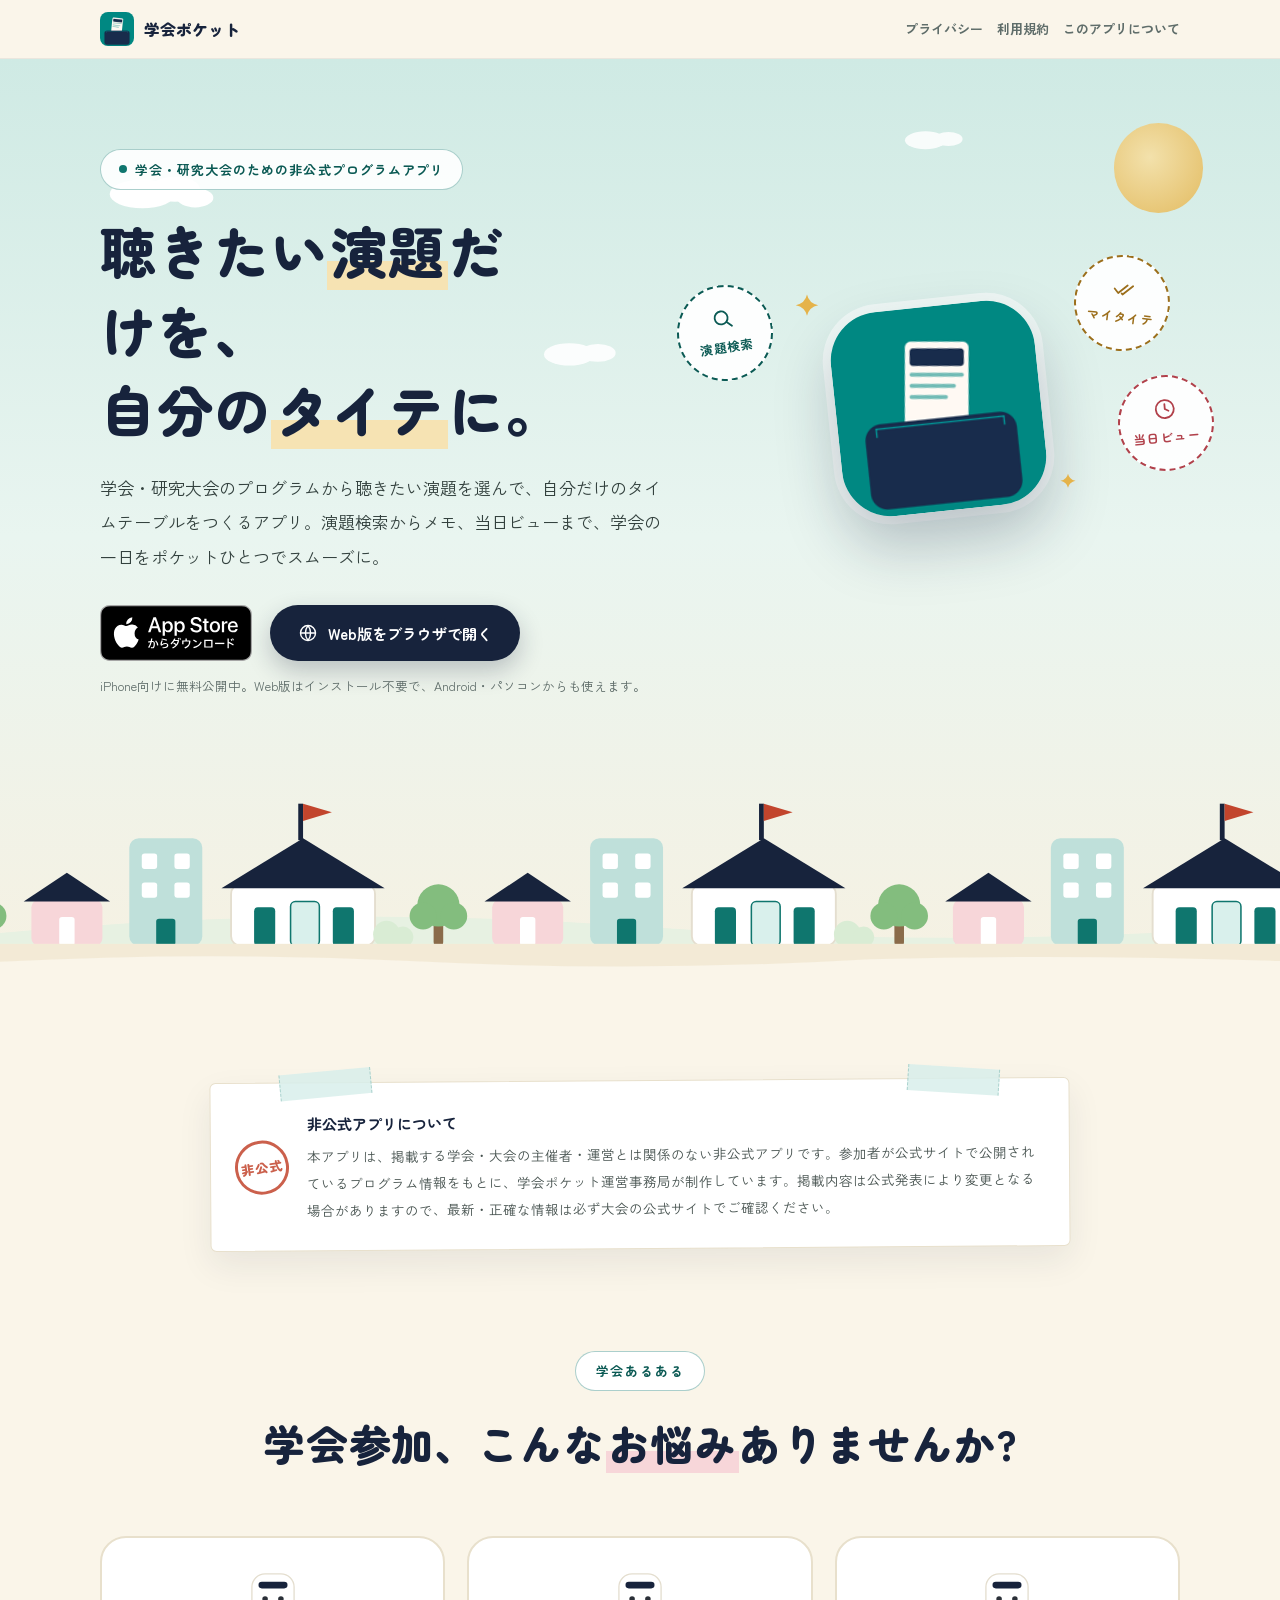
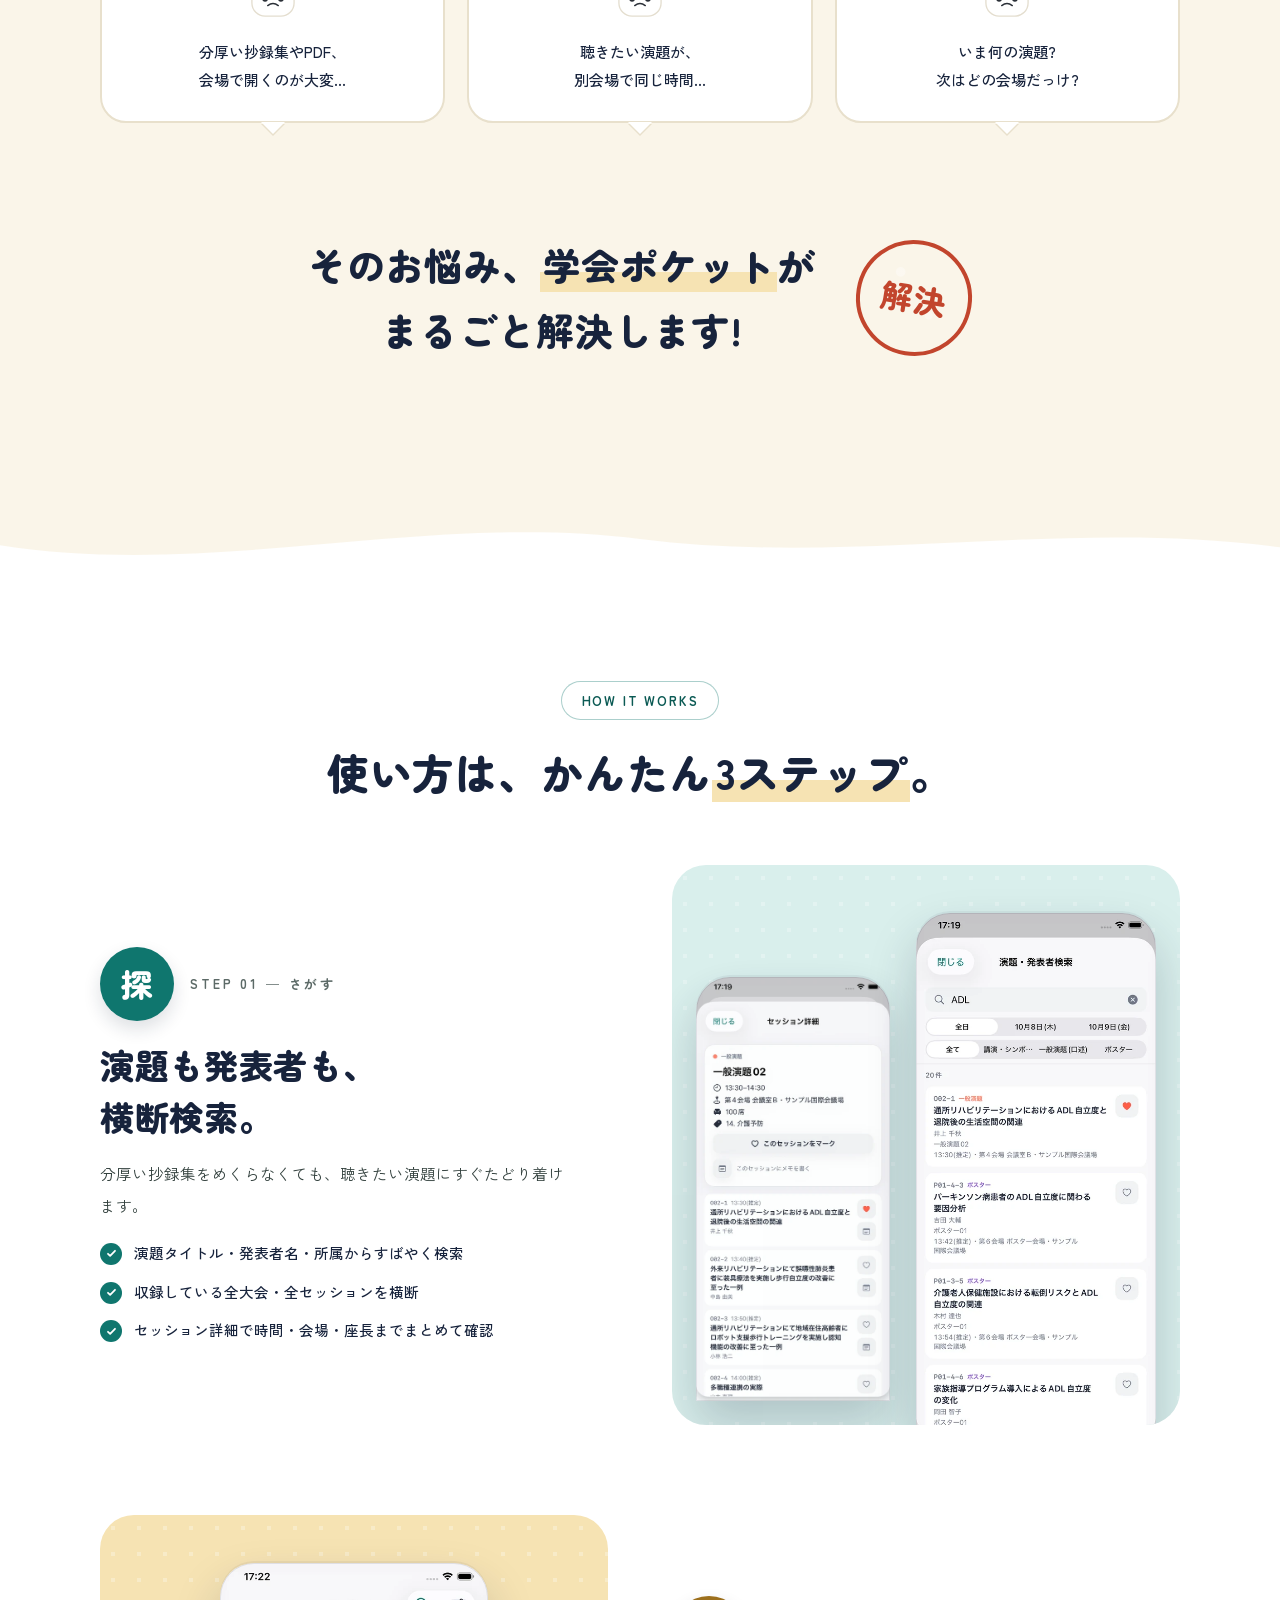
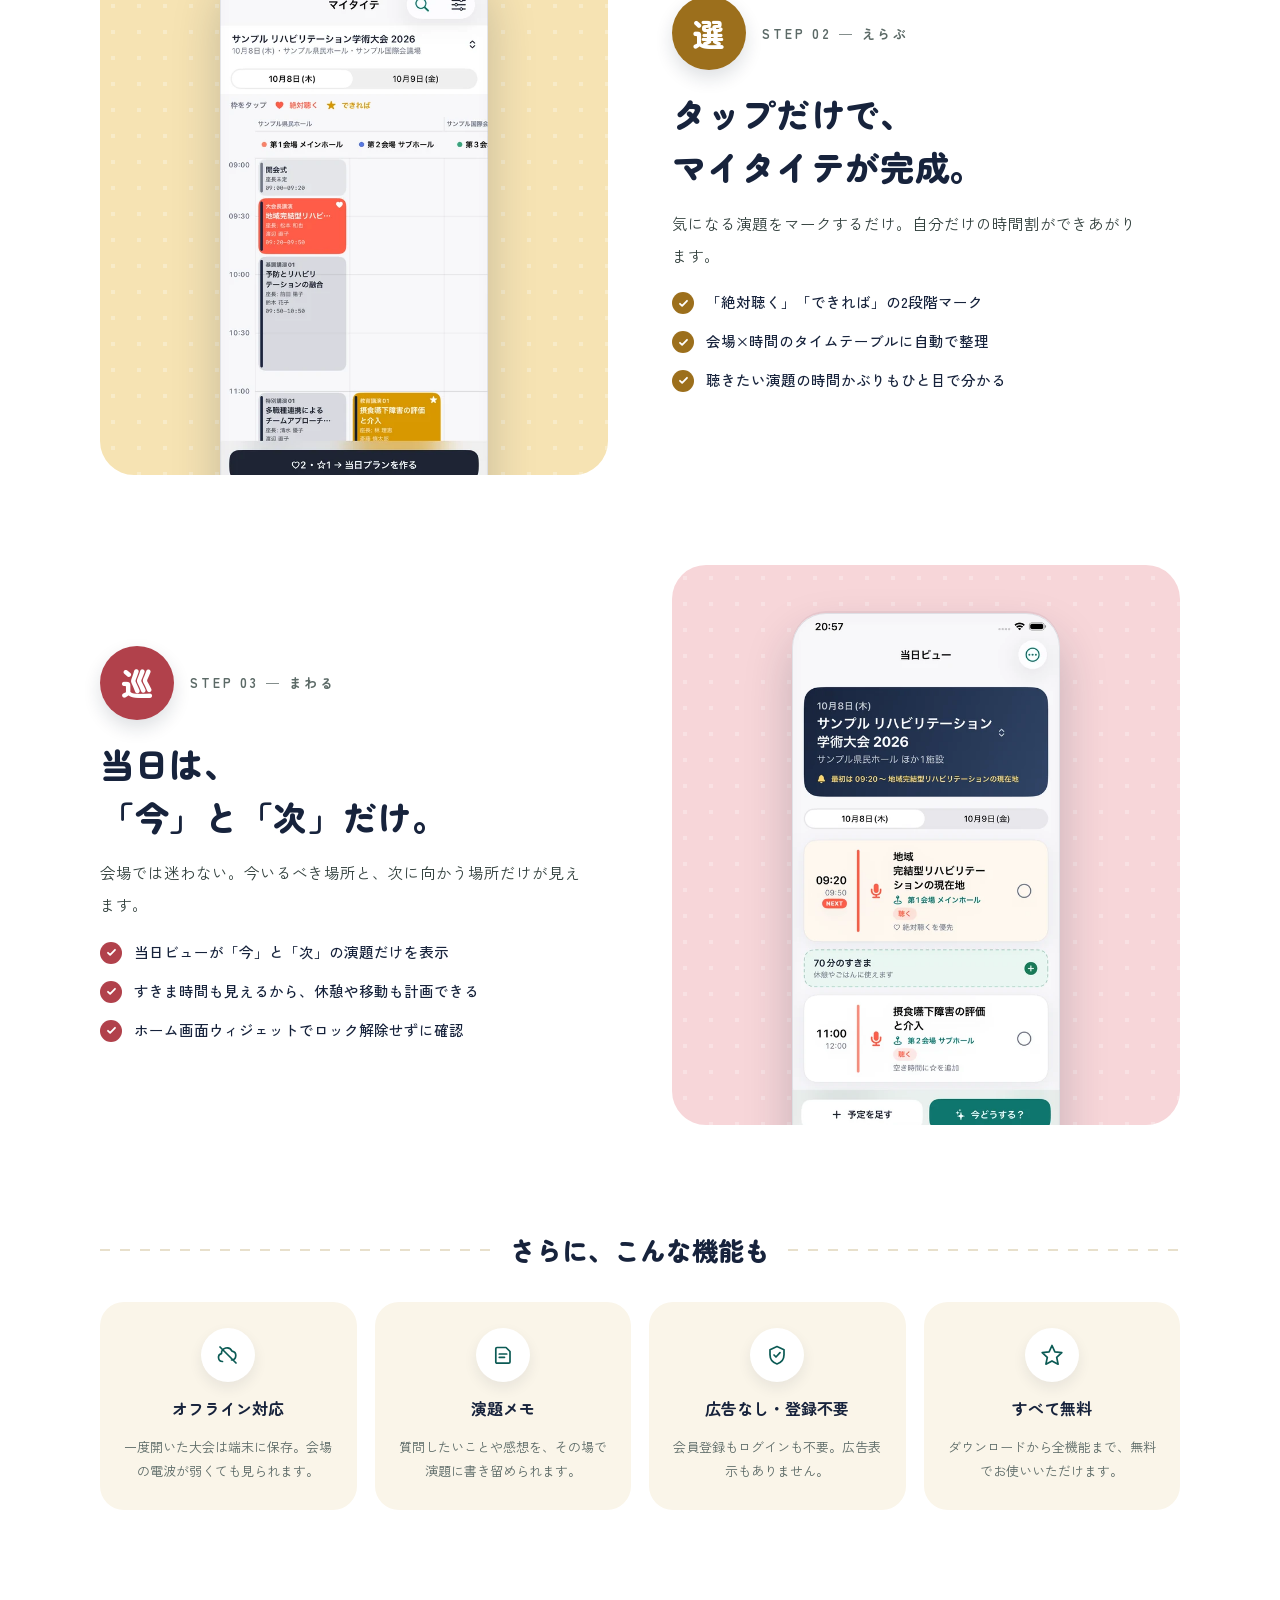
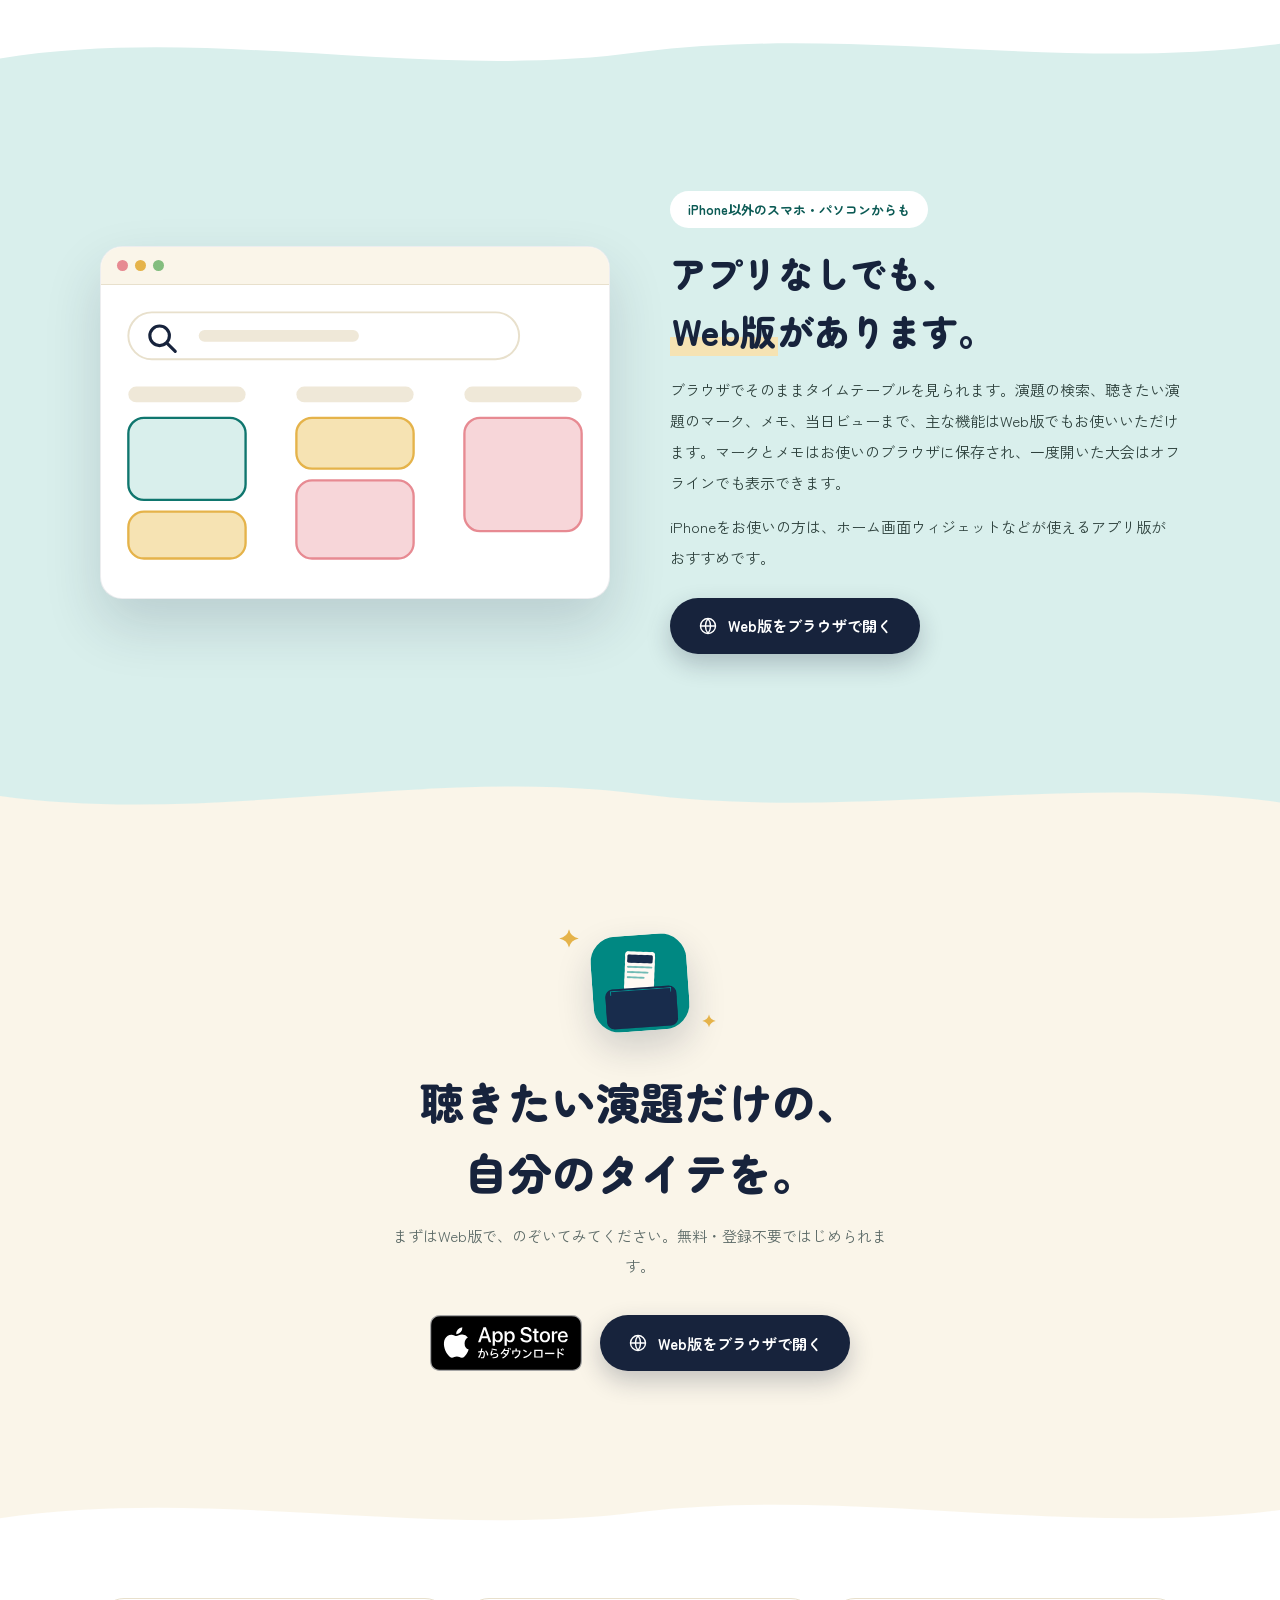
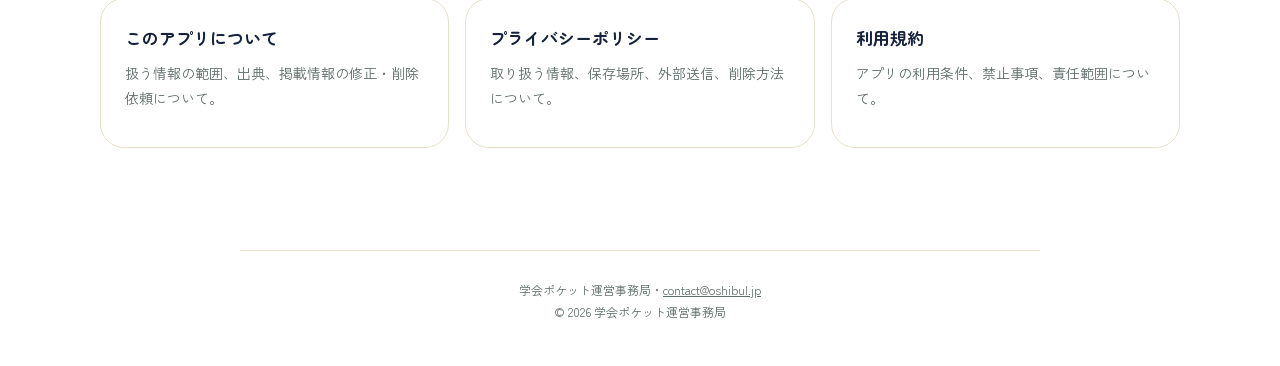
==== commit 3cf141cc: "LP: 実機iPhoneで出た画像未表示・フォント混在・文字組みを改善(v8) スクショ4枚をWebP化し <picture> でPNGフォールバックを併置。 合計 1162KB → 153KB(約1" ====
--- a/gakkaipocket/index.html
+++ b/gakkaipocket/index.html
@@ -24,12 +24,12 @@
   <link rel="icon" href="assets/favicon-32.png" sizes="32x32">
   <link rel="icon" href="assets/favicon-64.png" sizes="64x64">
   <link rel="stylesheet" href="assets/styles.css?v=3">
-  <link rel="stylesheet" href="assets/landing.css?v=7">
+  <link rel="stylesheet" href="assets/landing.css?v=8">
 
   <!-- 見出し・本文用の Google Fonts(このLPで唯一の外部リソース) -->
   <link rel="preconnect" href="https://fonts.googleapis.com">
   <link rel="preconnect" href="https://fonts.gstatic.com" crossorigin>
-  <link href="https://fonts.googleapis.com/css2?family=Zen+Kaku+Gothic+New:wght@400;500;700&family=Zen+Maru+Gothic:wght@500;700;900&display=swap" rel="stylesheet">
+  <link href="https://fonts.googleapis.com/css2?family=Zen+Kaku+Gothic+New:wght@400;500;700&family=Zen+Maru+Gothic:wght@700;900&display=swap" rel="stylesheet">
 
   <!--
     検索エンジンに「学会ポケット」というアプリであることを伝えるための構造化データ。
@@ -175,7 +175,7 @@
         <div class="lp-wrap">
           <header class="lp-head">
             <span class="lp-head-badge">学会あるある</span>
-            <h2 id="lp-worries-title">学会参加、こんな<span class="mk-coral">お悩み</span>ありませんか?</h2>
+            <h2 id="lp-worries-title"><span class="lp-nw">学会参加、</span><span class="lp-nw">こんな<span class="mk-coral">お悩み</span>ありませんか?</span></h2>
           </header>
 
           <ul class="lp-bubbles">
@@ -227,7 +227,7 @@
         <div class="lp-wrap">
           <header class="lp-head">
             <span class="lp-head-badge">HOW IT WORKS</span>
-            <h2 id="lp-steps-title">使い方は、かんたん<span class="mk">3ステップ</span>。</h2>
+            <h2 id="lp-steps-title"><span class="lp-nw">使い方は、</span><span class="lp-nw">かんたん<span class="mk">3ステップ</span>。</span></h2>
           </header>
 
           <ol class="lp-step-list">
@@ -247,8 +247,8 @@
               </div>
               <div class="lp-step-art">
                 <div class="lp-shot-panel">
-                  <div class="lp-phone lp-phone-back"><img src="assets/shots/phone-02.png" width="468" height="1021" alt="セッション詳細画面。セッション内の演題一覧と発表者名、時間帯が確認できる"></div>
-                  <div class="lp-phone"><img src="assets/shots/phone-04.png" width="468" height="1021" alt="検索画面。演題タイトルや発表者名からすばやく検索できる"></div>
+                  <div class="lp-phone lp-phone-back"><picture><source srcset="assets/shots/phone-02.webp" type="image/webp"><img src="assets/shots/phone-02.png" width="468" height="1021" loading="lazy" decoding="async" alt="セッション詳細画面。セッション内の演題一覧と発表者名、時間帯が確認できる"></picture></div>
+                  <div class="lp-phone"><picture><source srcset="assets/shots/phone-04.webp" type="image/webp"><img src="assets/shots/phone-04.png" width="468" height="1021" loading="lazy" decoding="async" alt="検索画面。演題タイトルや発表者名からすばやく検索できる"></picture></div>
                 </div>
               </div>
             </li>
@@ -269,7 +269,7 @@
               </div>
               <div class="lp-step-art">
                 <div class="lp-shot-panel">
-                  <div class="lp-phone"><img src="assets/shots/phone-01.png" width="468" height="1021" alt="マイタイテ画面。マークした演題だけが自分の時間割としてまとまって表示されている"></div>
+                  <div class="lp-phone"><picture><source srcset="assets/shots/phone-01.webp" type="image/webp"><img src="assets/shots/phone-01.png" width="468" height="1021" loading="lazy" decoding="async" alt="マイタイテ画面。マークした演題だけが自分の時間割としてまとまって表示されている"></picture></div>
                 </div>
               </div>
             </li>
@@ -290,7 +290,7 @@
               </div>
               <div class="lp-step-art">
                 <div class="lp-shot-panel">
-                  <div class="lp-phone"><img src="assets/shots/phone-03.png" width="468" height="1021" alt="当日ビュー画面。今の演題と次の演題がひと目でわかる"></div>
+                  <div class="lp-phone"><picture><source srcset="assets/shots/phone-03.webp" type="image/webp"><img src="assets/shots/phone-03.png" width="468" height="1021" loading="lazy" decoding="async" alt="当日ビュー画面。今の演題と次の演題がひと目でわかる"></picture></div>
                 </div>
               </div>
             </li>
--- a/gakkaipocket/assets/landing.css
+++ b/gakkaipocket/assets/landing.css
@@ -32,12 +32,20 @@
 
 /* ---------- ベース ---------- */
 
+/* iOS Safari の自動文字拡大を止め、実機とレスポンシブ検証の折り返しを揃える */
+html { -webkit-text-size-adjust: 100%; text-size-adjust: 100%; }
+
 body {
   background: #ffffff;
   font-family: var(--gp-font-body);
   color: var(--gp-ink);
 }
 
+/* 文節のかたまり。日本語は任意の位置で改行できるため、放っておくと
+   「かん/たん」のように語中で割れる。inline-block にすると、入るときは
+   ひとかたまりで折り返し、単独でも入らないときだけ内部で改行される。 */
+.lp-nw { display: inline-block; }
+
 .lp h1, .lp h2, .lp h3, .lp h4,
 .site-header .brand span {
   font-family: var(--gp-font-round);
@@ -67,9 +75,10 @@
 
 .lp-h1-line { display: inline-block; }
 
-/* マーカー(蛍光ペン) */
-.mk { background: linear-gradient(transparent 64%, var(--gp-gold-pale) 64%); padding: 0 0.06em; }
-.mk-coral { background: linear-gradient(transparent 64%, var(--gp-coral-pale) 64%); padding: 0 0.06em; }
+/* マーカー(蛍光ペン)。狭い画面でマーカーの途中で改行され
+   「3ステ/ップ」のように割れるのを防ぐため、内部では折り返さない。 */
+.mk { background: linear-gradient(transparent 64%, var(--gp-gold-pale) 64%); padding: 0 0.06em; white-space: nowrap; }
+.mk-coral { background: linear-gradient(transparent 64%, var(--gp-coral-pale) 64%); padding: 0 0.06em; white-space: nowrap; }
 
 /* スクロール演出(JSなしでも全要素が見える) */
 html.js .lp-reveal { opacity: 0; transform: translateY(24px); transition: opacity 700ms ease, transform 700ms ease; }
@@ -708,3 +717,24 @@
   .lp-phone-back { display: none; }
   .lp-extra-grid { grid-template-columns: 1fr; }
 }
+
+/* スマホ幅の詰め。640px の指定を上書きするため、必ずこの順序で置く。 */
+@media (max-width: 520px) {
+  /* アイコン脇の余白が足りず、きらめき(-44px/-38px のはみ出し)が
+     左右のスタンプに重なるため、スタンプを縮めきらめきは取り下げる。 */
+  .lp-stamp { width: 72px; font-size: 11px; }
+  .lp-stamp svg { width: 20px; height: 20px; }
+  .lp-hero-spark-l, .lp-hero-spark-r { display: none; }
+
+  /* 「…プログラムア/プリ」と割れるため字送りと級数を詰めて1行に収める */
+  .lp-eyebrow { padding: 7px 14px; font-size: 12px; letter-spacing: 0.04em; }
+
+  /* ハンコを本文左の余白から上部へ出し、テキストに全幅を使わせる。
+     absolute 前提の translateY(-50%) が残ると浮くので transform も上書きする。 */
+  .lp-notice { padding: 22px 20px; }
+  .lp-notice-stamp { position: static; margin: 0 0 14px; transform: rotate(-8deg); }
+
+  /* 左右の余白 22px では本文が画面端に寄って見えるため 30px に広げる */
+  .lp-wrap { width: min(1080px, calc(100% - 60px)); }
+  .lp-notice { width: min(860px, calc(100% - 60px)); }
+}
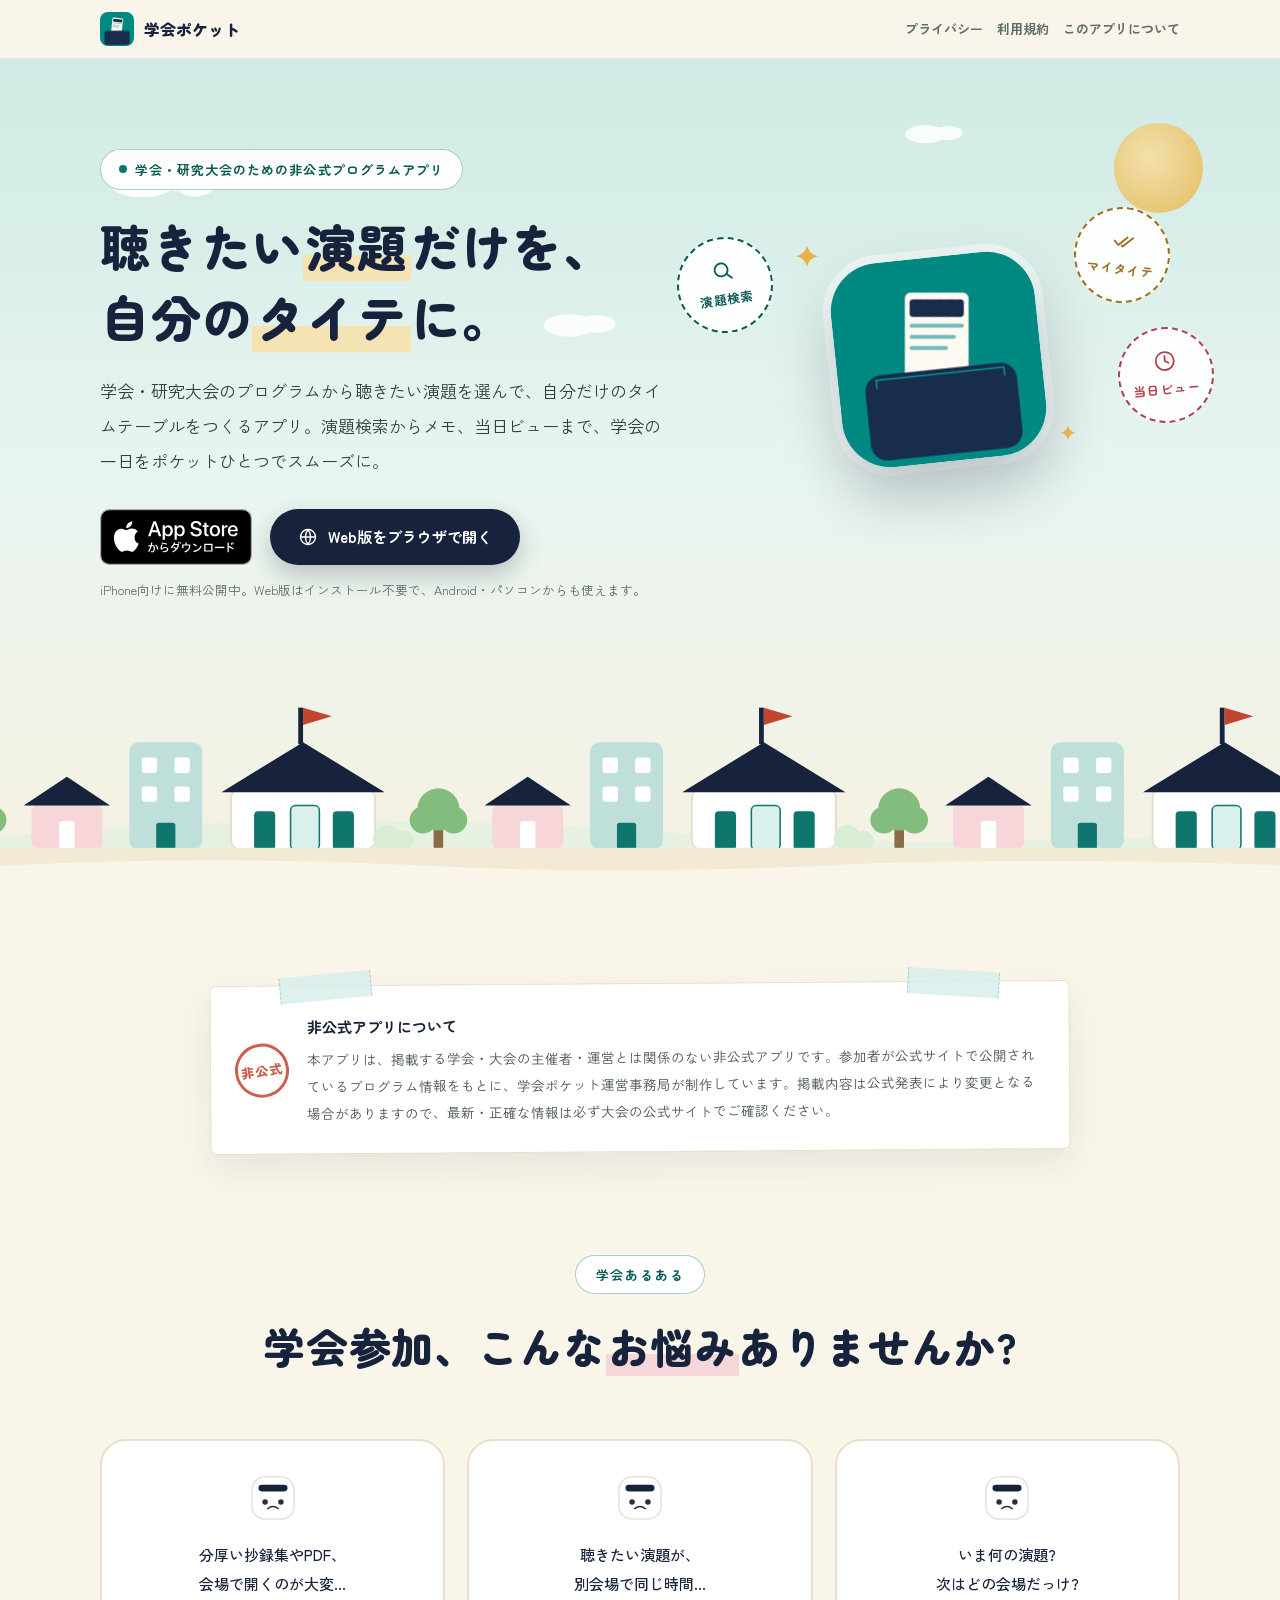
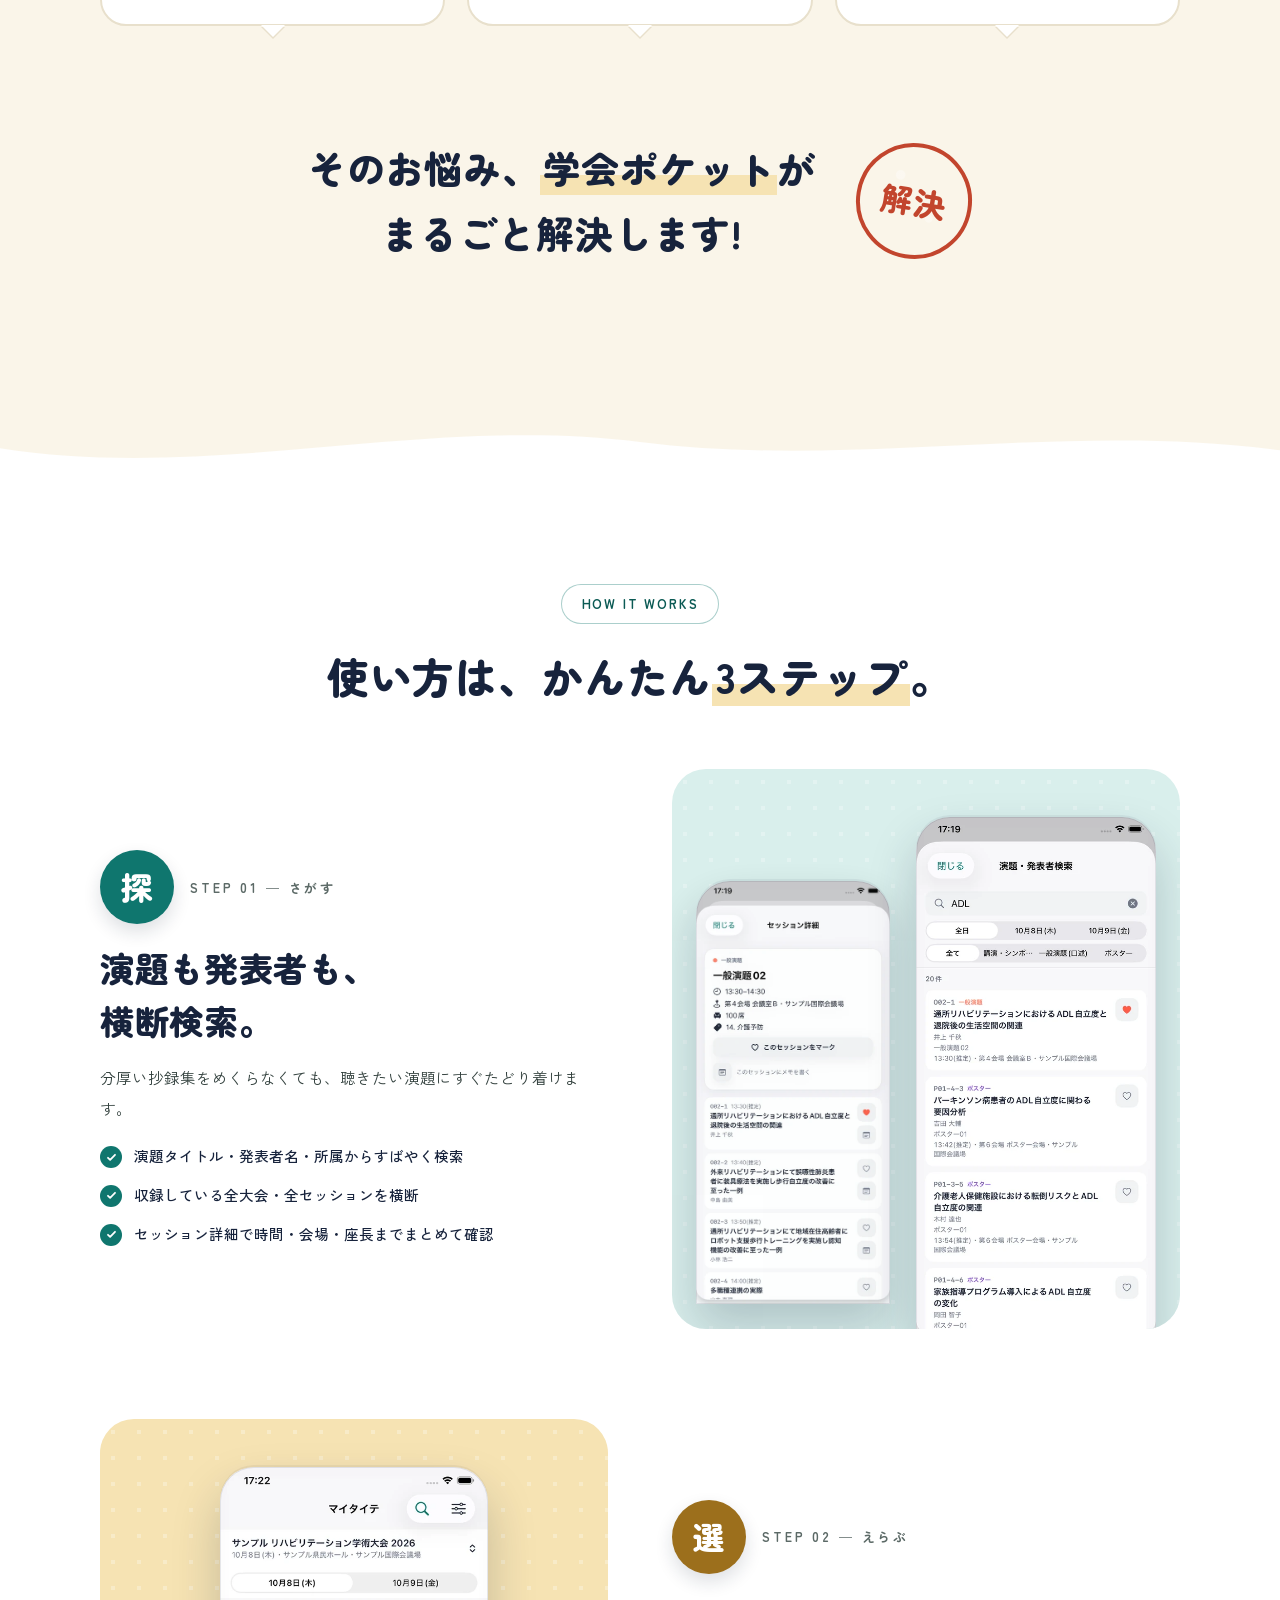
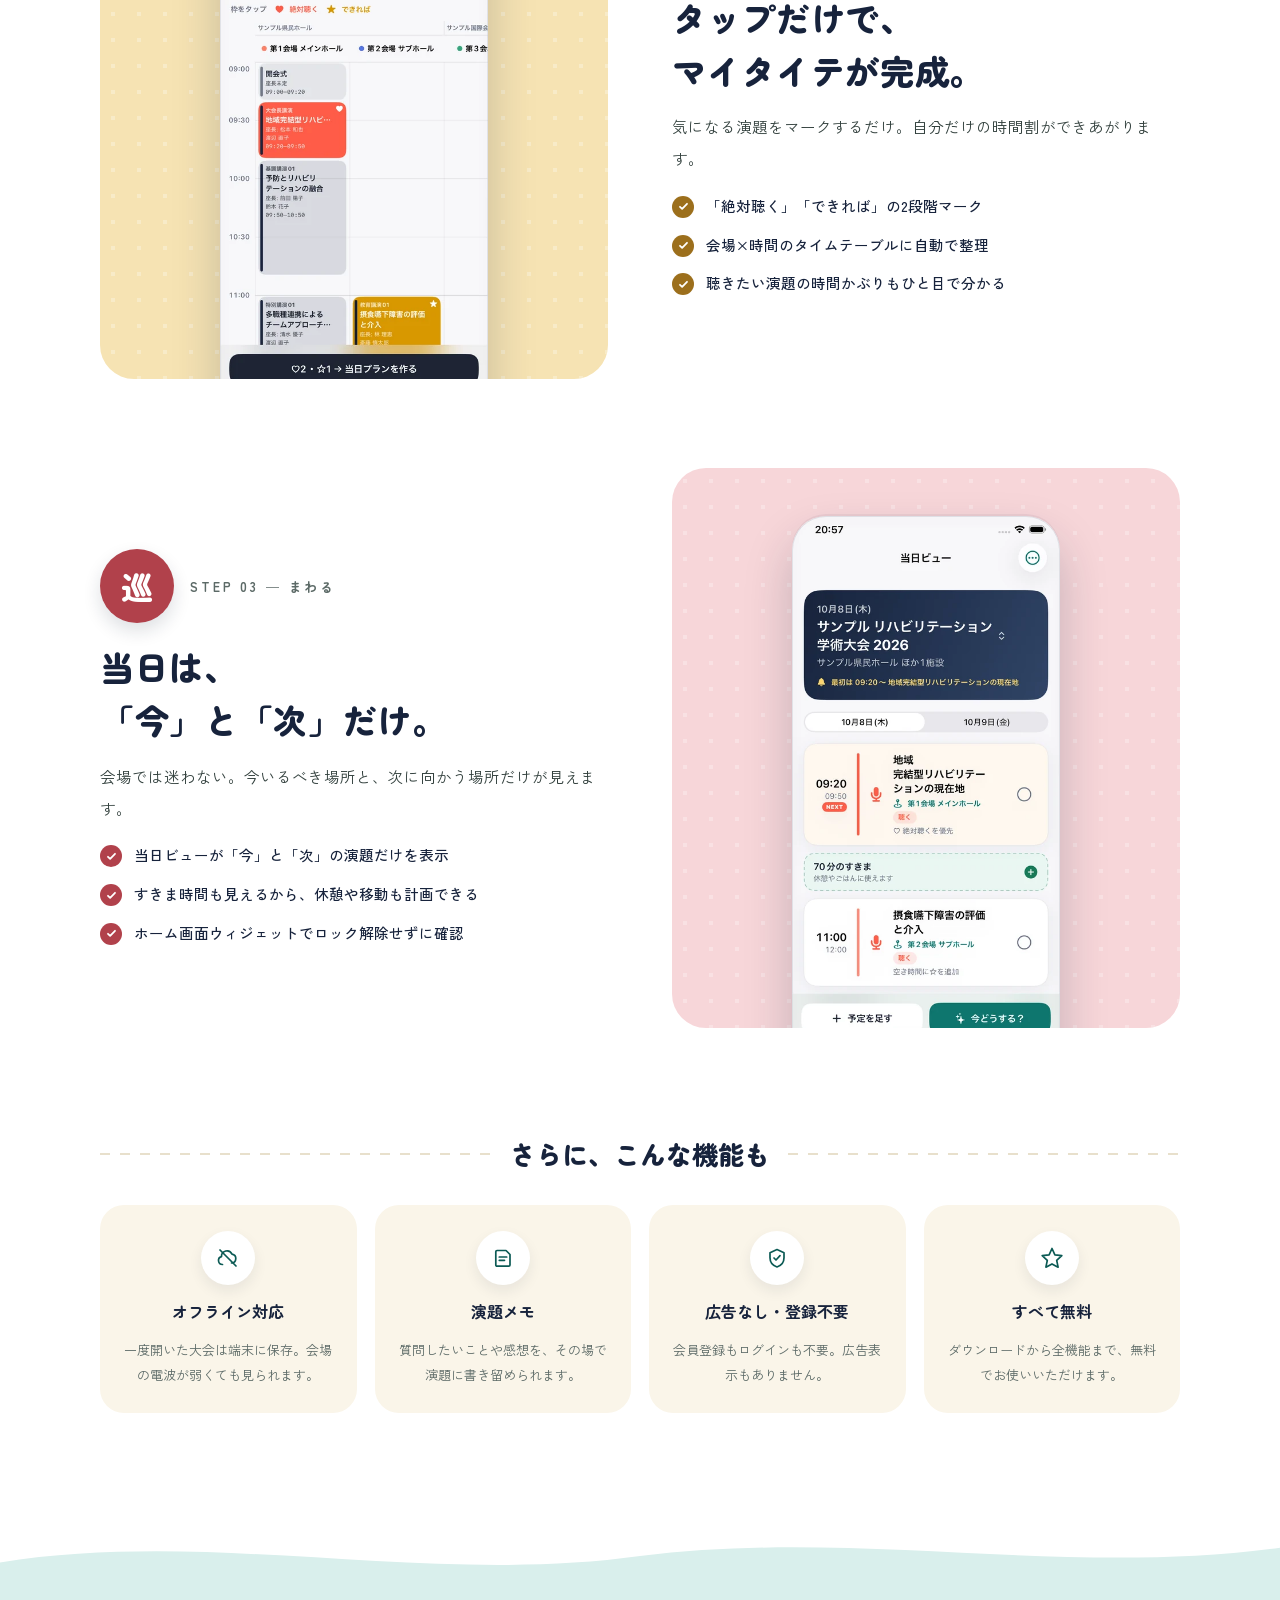
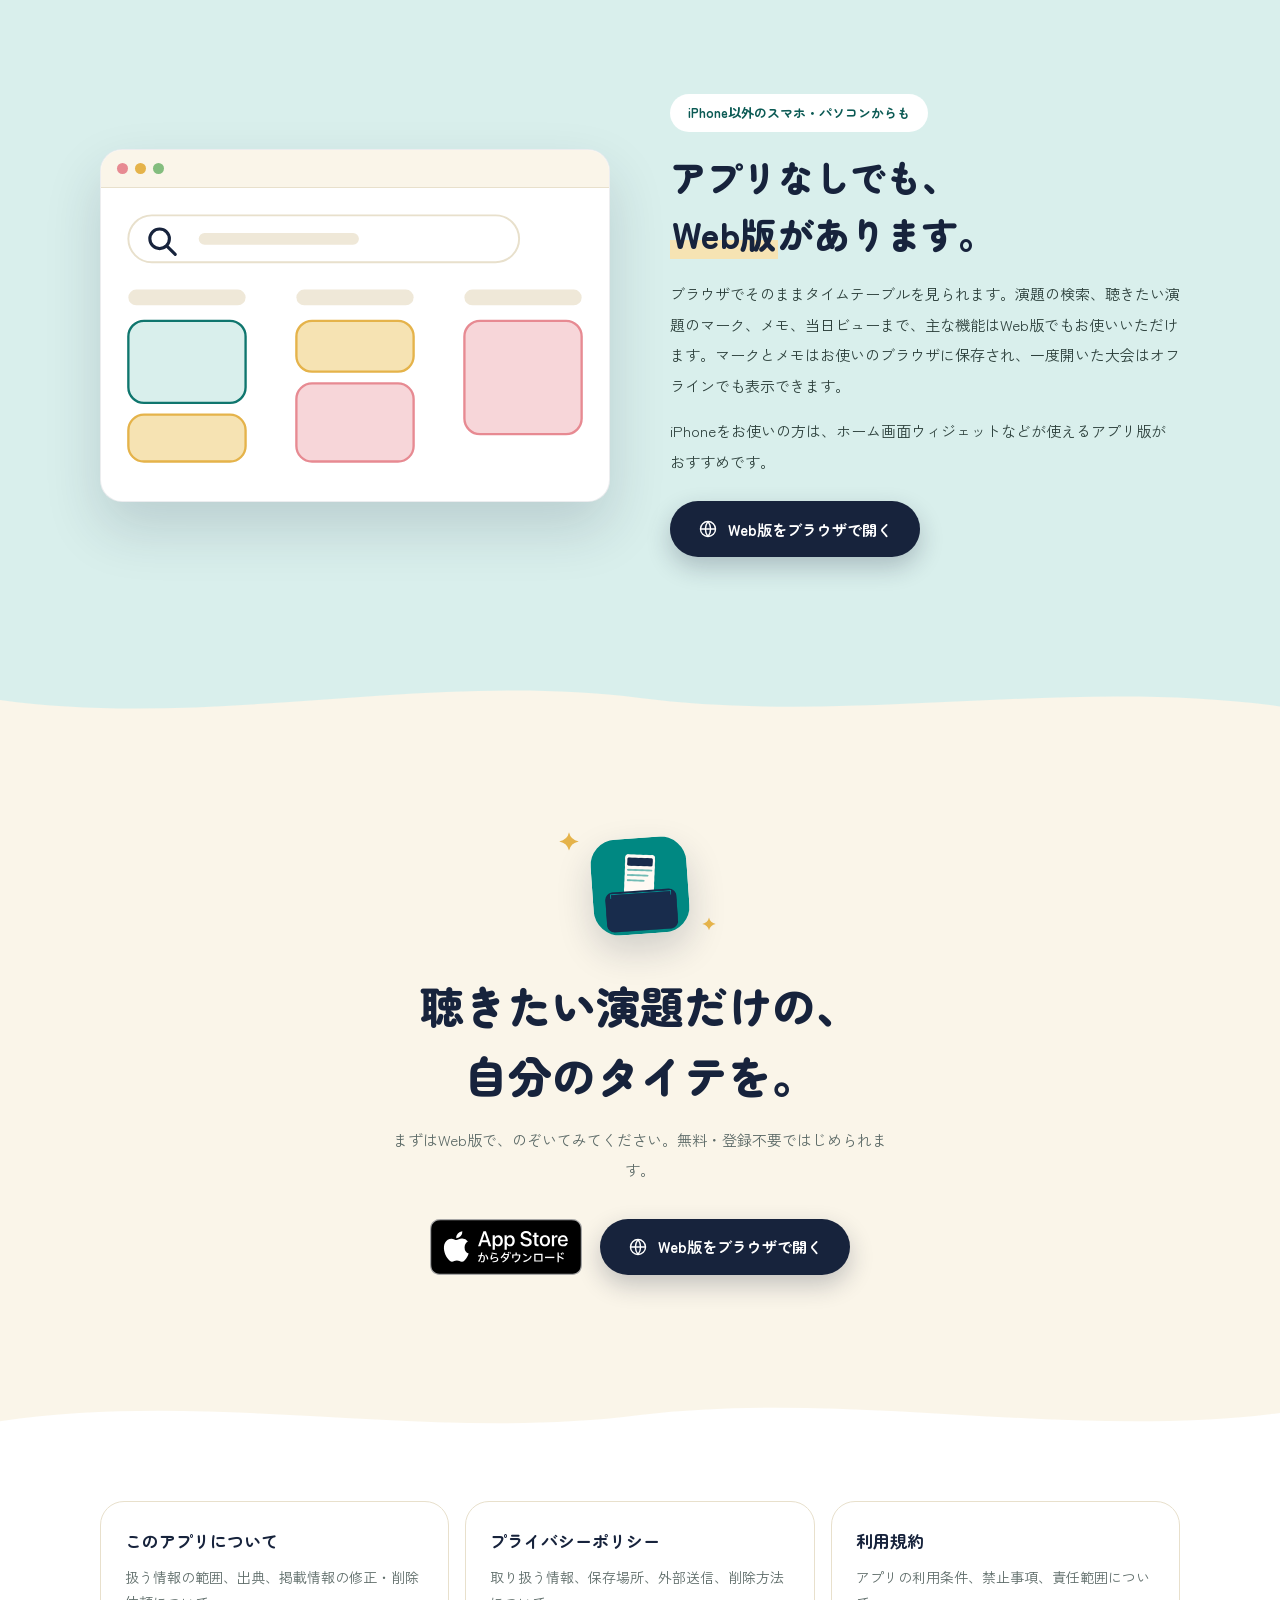
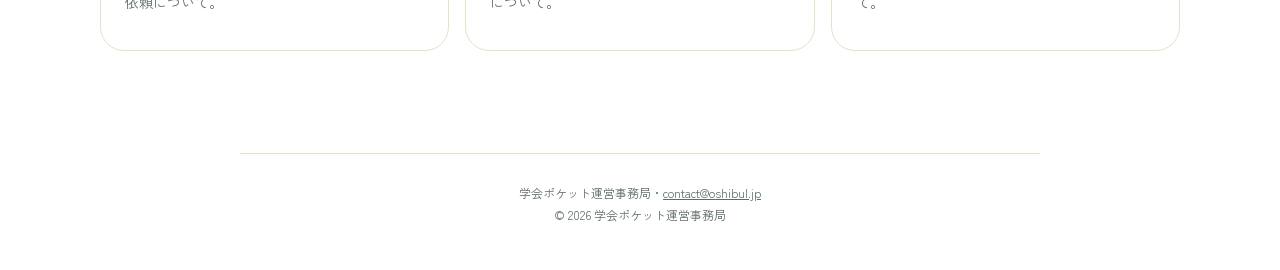
==== commit 183d688f: "LP: 日本語の改行崩れを全面的に調査して修正(v9) 実機Safariで見出し・本文が容器幅よりずっと短い塊に割れる問題を調査。 原因は2つあり、いずれもChromiumの検証では再現しなかった。 " ====
--- a/gakkaipocket/index.html
+++ b/gakkaipocket/index.html
@@ -24,7 +24,7 @@
   <link rel="icon" href="assets/favicon-32.png" sizes="32x32">
   <link rel="icon" href="assets/favicon-64.png" sizes="64x64">
   <link rel="stylesheet" href="assets/styles.css?v=3">
-  <link rel="stylesheet" href="assets/landing.css?v=8">
+  <link rel="stylesheet" href="assets/landing.css?v=9">
 
   <!-- 見出し・本文用の Google Fonts(このLPで唯一の外部リソース) -->
   <link rel="preconnect" href="https://fonts.googleapis.com">
--- a/gakkaipocket/assets/landing.css
+++ b/gakkaipocket/assets/landing.css
@@ -128,11 +128,12 @@
 
 .lp-hero h1 {
   margin: 0 0 22px;
-  font-size: clamp(34px, 4.8vw, 56px);
+  /* 上限56pxだと「聴きたい演題だけを、」10字=568pxで左カラム(約568px)に
+     ちょうど収まらず「だ/けを、」と割れる。50pxまで下げて1行を確保する。 */
+  font-size: clamp(34px, 4.8vw, 50px);
   font-weight: 900;
   line-height: 1.42;
   letter-spacing: 0.015em;
-  text-wrap: pretty;
 }
 
 .lp-hero-lead {
@@ -141,7 +142,6 @@
   font-size: clamp(15px, 1.6vw, 17px);
   line-height: 2.05;
   color: #33413e;
-  text-wrap: pretty;
 }
 
 .lp-cta-row {
@@ -293,7 +293,6 @@
   font-weight: 900;
   line-height: 1.6;
   letter-spacing: 0.02em;
-  text-wrap: pretty;
 }
 .lp-head-sub {
   margin: 16px auto 0;
@@ -361,7 +360,9 @@
 .lp-bubble {
   position: relative;
   display: grid;
-  justify-items: center;
+  /* center だと中の文字列が shrink-to-fit 幅になり、Safariで極端に
+     短い行に折り返される。テキストは全幅に伸ばし text-align で中央化する。 */
+  justify-items: stretch;
   gap: 14px;
   padding: 28px 22px 26px;
   background: #ffffff;
@@ -379,8 +380,8 @@
   border-bottom: 0;
   filter: drop-shadow(0 2px 0 var(--gp-paper-line));
 }
-.lp-bubble p { margin: 0; font-size: 15px; font-weight: 500; line-height: 1.9; color: var(--gp-navy); text-wrap: pretty; }
-.lp-mini-face { width: 58px; height: 58px; }
+.lp-bubble p { margin: 0; font-size: 15px; font-weight: 500; line-height: 1.9; color: var(--gp-navy); }
+.lp-mini-face { width: 58px; height: 58px; justify-self: center; }
 .lp-bubble-leaf .lp-mini-face rect:first-of-type { fill: #ffffff; }
 
 /* 解決バナー */
@@ -472,7 +473,7 @@
   line-height: 1.55;
   letter-spacing: 0.02em;
 }
-.lp-step-lead { margin: 0 0 18px; font-size: 15.5px; line-height: 2.05; color: #33413e; text-wrap: pretty; }
+.lp-step-lead { margin: 0 0 18px; font-size: 15.5px; line-height: 2.05; color: #33413e; }
 
 .lp-checks { margin: 0; padding: 0; list-style: none; display: grid; gap: 12px; }
 .lp-checks li {
@@ -568,7 +569,7 @@
 }
 .lp-extra-card {
   display: grid;
-  justify-items: center;
+  justify-items: stretch;
   gap: 12px;
   padding: 26px 18px;
   background: var(--gp-cream);
@@ -577,6 +578,7 @@
 }
 .lp-extra-icon {
   display: grid;
+  justify-self: center;
   place-content: center;
   width: 54px;
   aspect-ratio: 1;
@@ -587,7 +589,7 @@
 }
 .lp-extra-icon svg { width: 24px; height: 24px; }
 .lp-extra-card h4 { margin: 0; font-size: 16px; font-weight: 700; }
-.lp-extra-card p { margin: 0; font-size: 13px; line-height: 1.9; color: var(--gp-muted); text-wrap: pretty; }
+.lp-extra-card p { margin: 0; font-size: 13px; line-height: 1.9; color: var(--gp-muted); }
 
 /* ---------- Web版 ---------- */
 
@@ -636,7 +638,7 @@
   font-weight: 900;
   line-height: 1.6;
 }
-.lp-web-copy p { margin: 0 0 14px; font-size: 15px; line-height: 2.05; color: #2d403c; text-wrap: pretty; }
+.lp-web-copy p { margin: 0 0 14px; font-size: 15px; line-height: 2.05; color: #2d403c; }
 .lp-web-note { font-size: 13px; color: var(--gp-muted); }
 .lp-web-copy .lp-web-btn { margin-top: 10px; }
 
@@ -726,8 +728,9 @@
   .lp-stamp svg { width: 20px; height: 20px; }
   .lp-hero-spark-l, .lp-hero-spark-r { display: none; }
 
-  /* 「…プログラムア/プリ」と割れるため字送りと級数を詰めて1行に収める */
-  .lp-eyebrow { padding: 7px 14px; font-size: 12px; letter-spacing: 0.04em; }
+  /* 「…プログラムア/プリ」と割れるため字送りと級数を詰めて1行に収める。
+     先頭の丸(8px)+gap(8px)も専有するので、その分を見込んで詰める。 */
+  .lp-eyebrow { padding: 7px 13px; font-size: 11.5px; letter-spacing: 0.03em; }
 
   /* ハンコを本文左の余白から上部へ出し、テキストに全幅を使わせる。
      absolute 前提の translateY(-50%) が残ると浮くので transform も上書きする。 */
@@ -737,4 +740,11 @@
   /* 左右の余白 22px では本文が画面端に寄って見えるため 30px に広げる */
   .lp-wrap { width: min(1080px, calc(100% - 60px)); }
   .lp-notice { width: min(860px, calc(100% - 60px)); }
-}
+
+  /* 見出しは1文節が親幅に収まらないと文節の内部で割れる。
+     狭い画面では級数を落として、1行=1文節を保てるようにする。
+     (例: 393px で「こんなお悩みありませんか?」13字は26pxだと345px必要で溢れる) */
+  .lp-head h2 { font-size: clamp(20px, 5.9vw, 26px); }
+  .lp-hero h1 { font-size: clamp(24px, 7.6vw, 34px); }
+  .lp-outro h2 { font-size: clamp(21px, 6.4vw, 30px); }
+}
